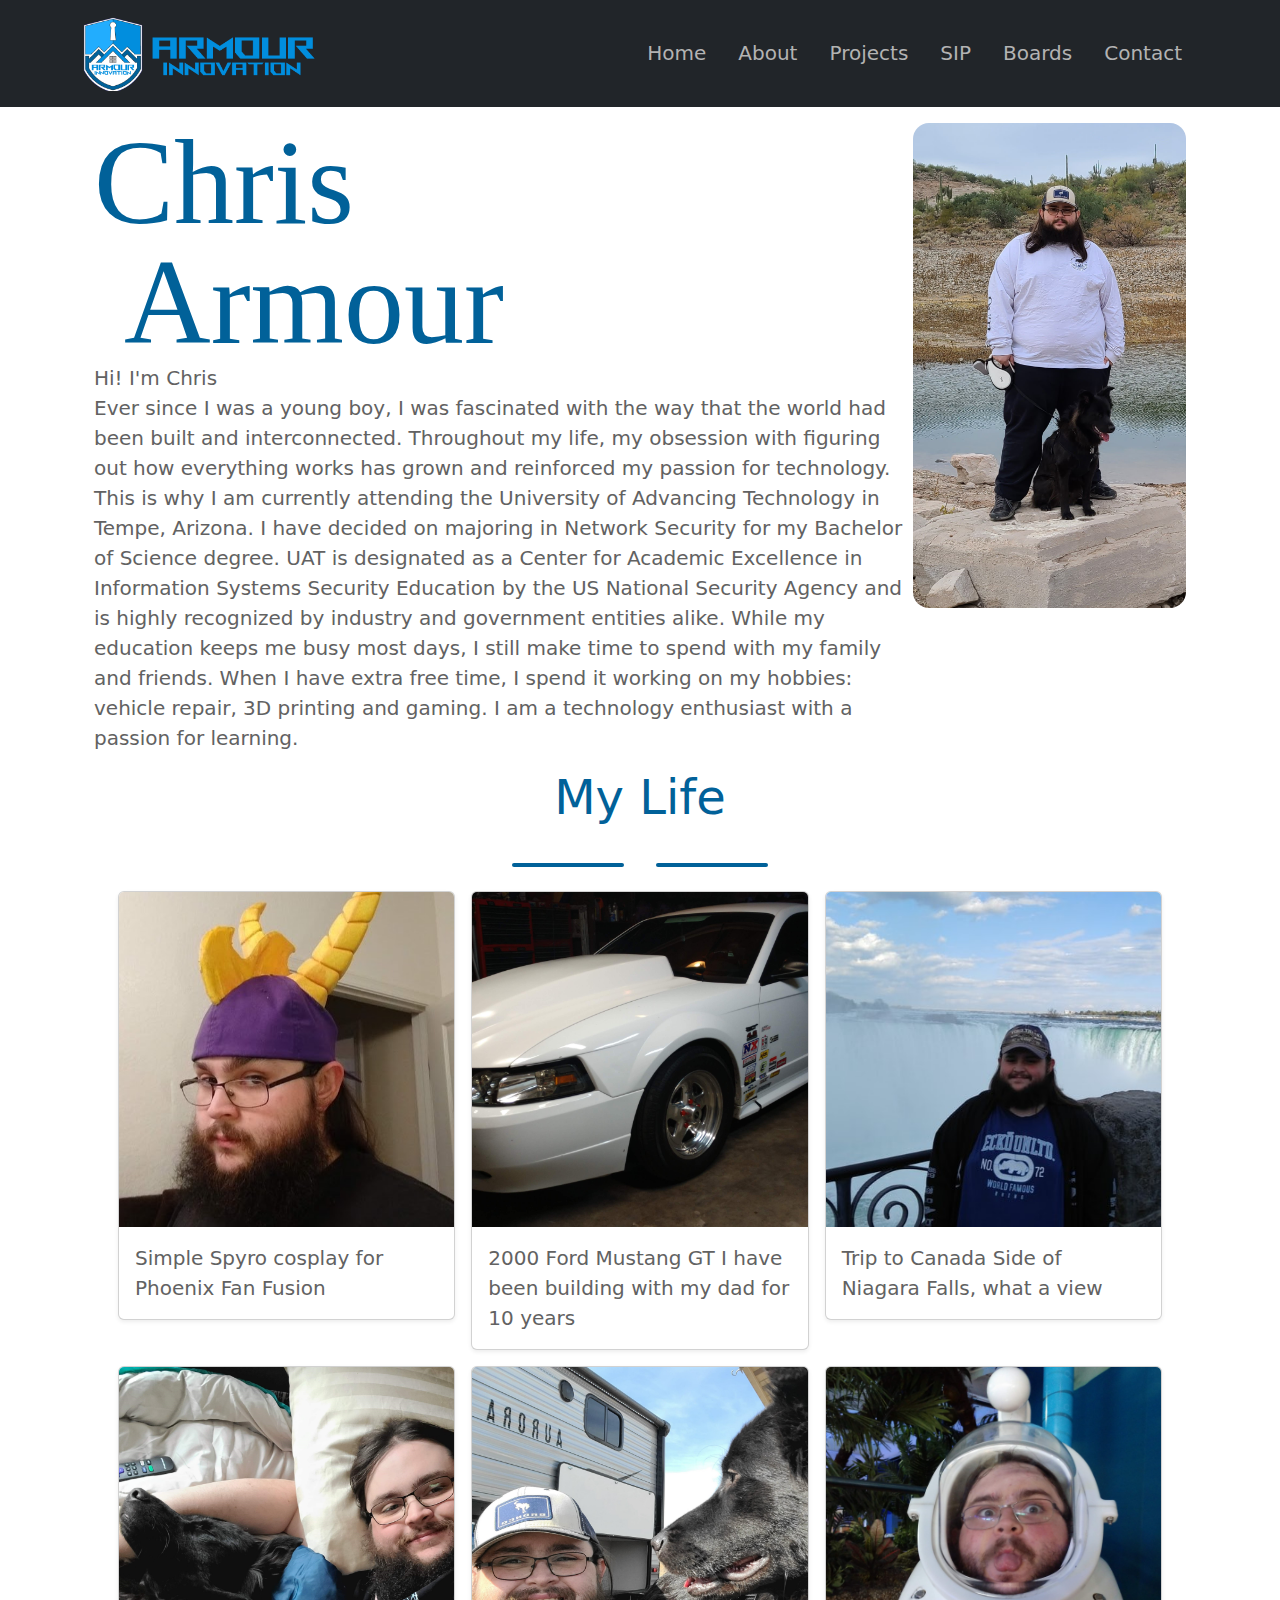
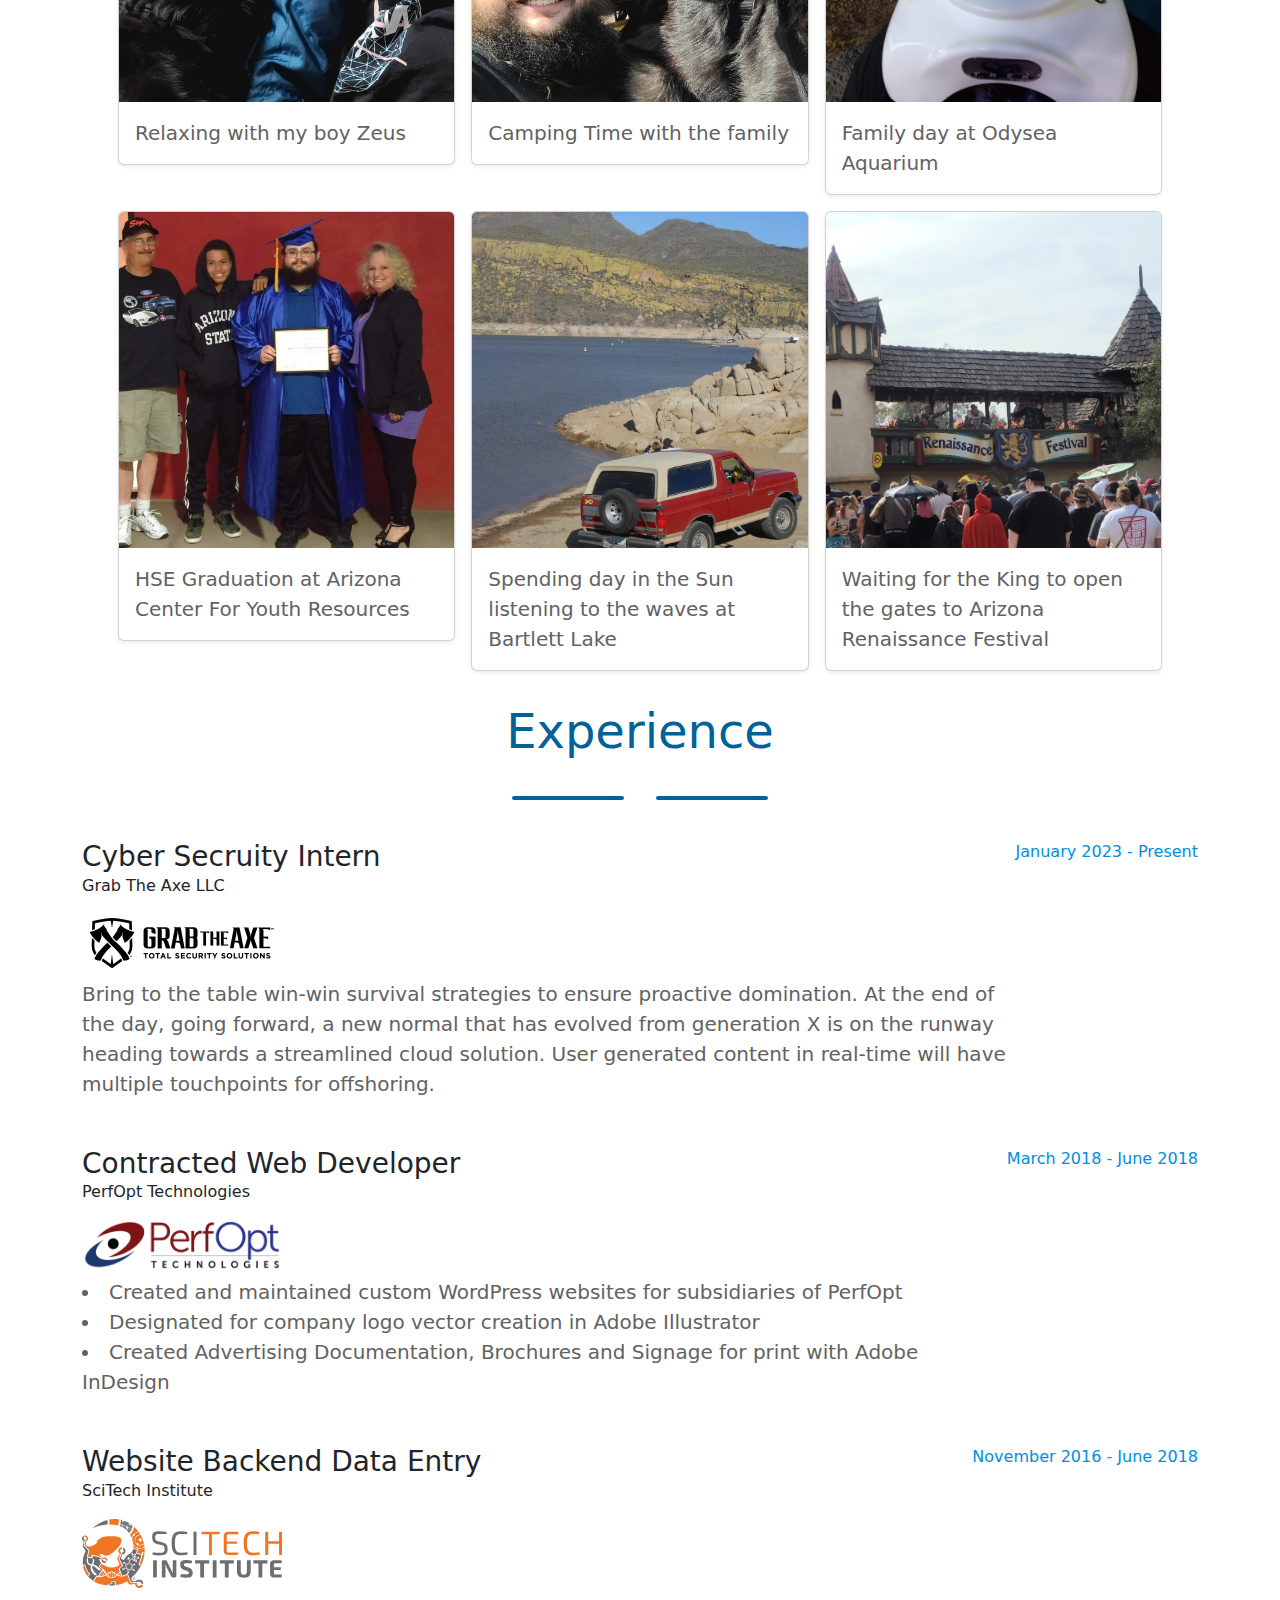
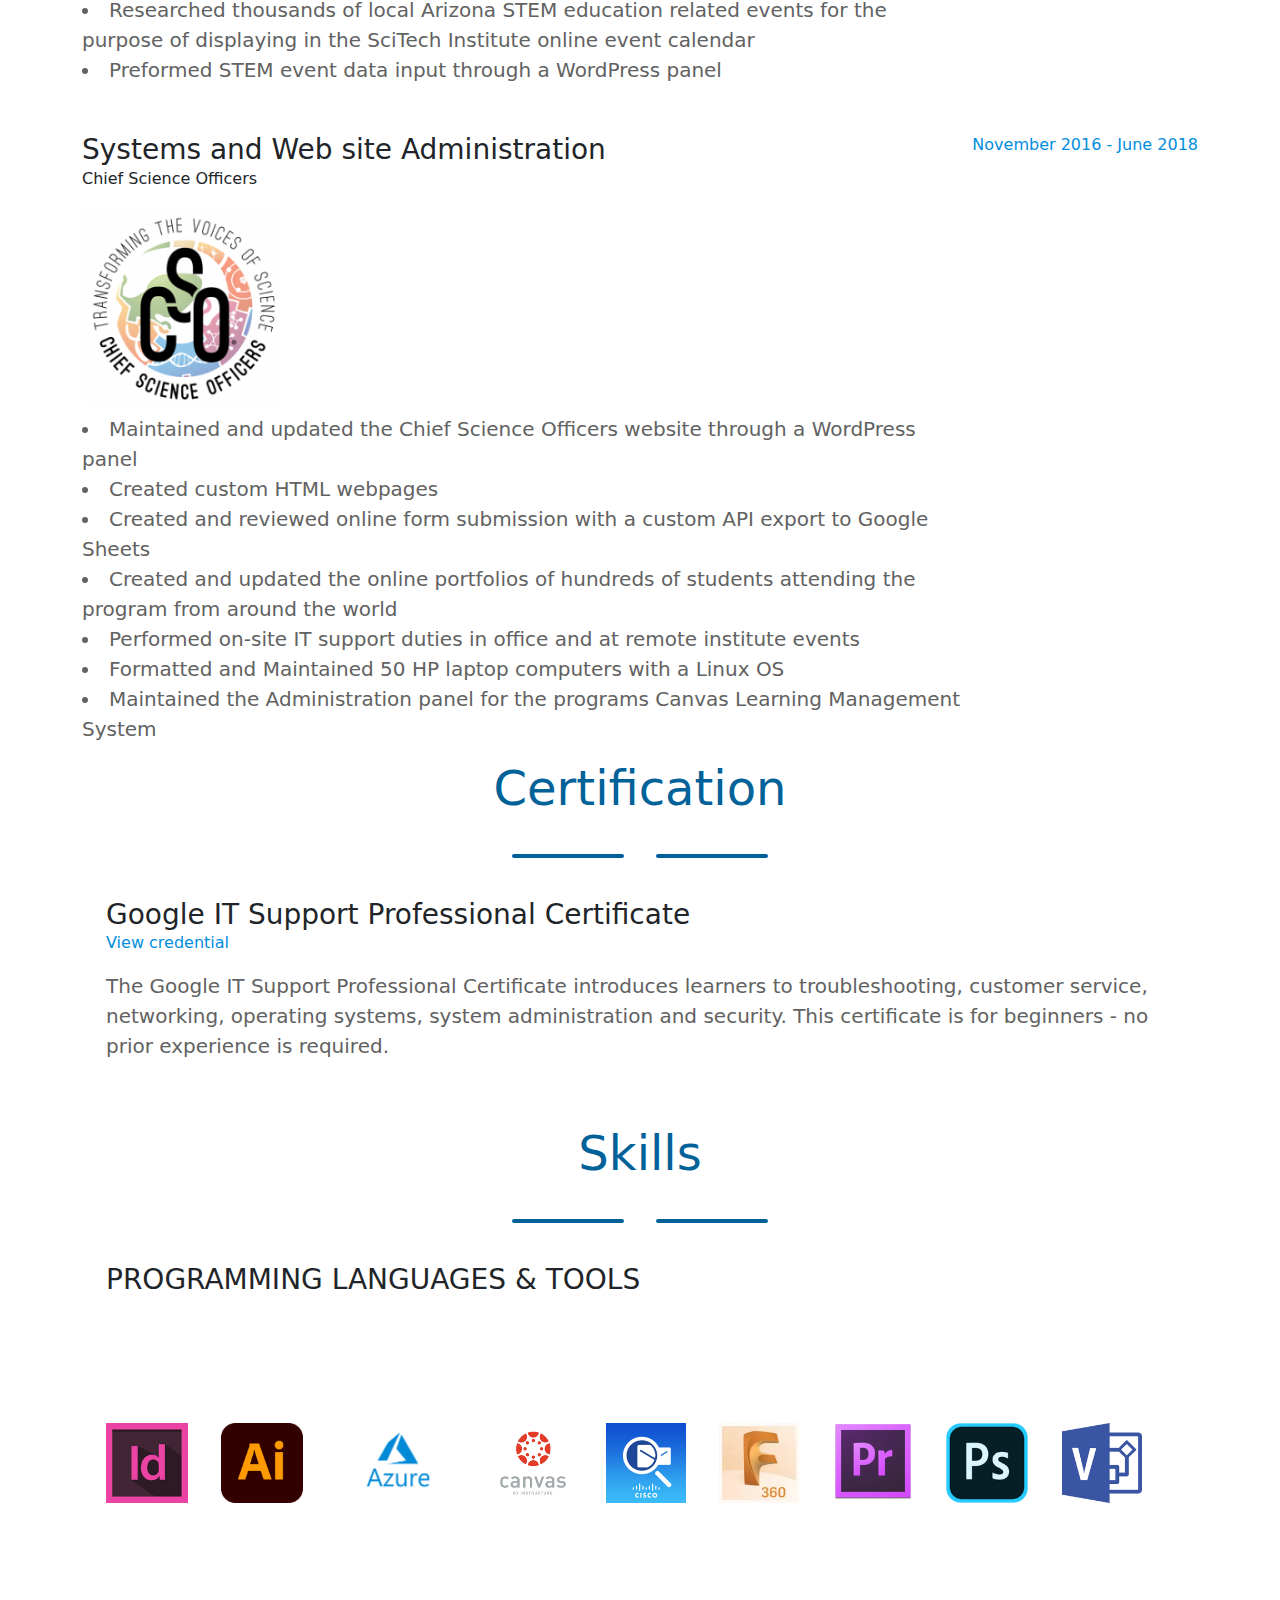
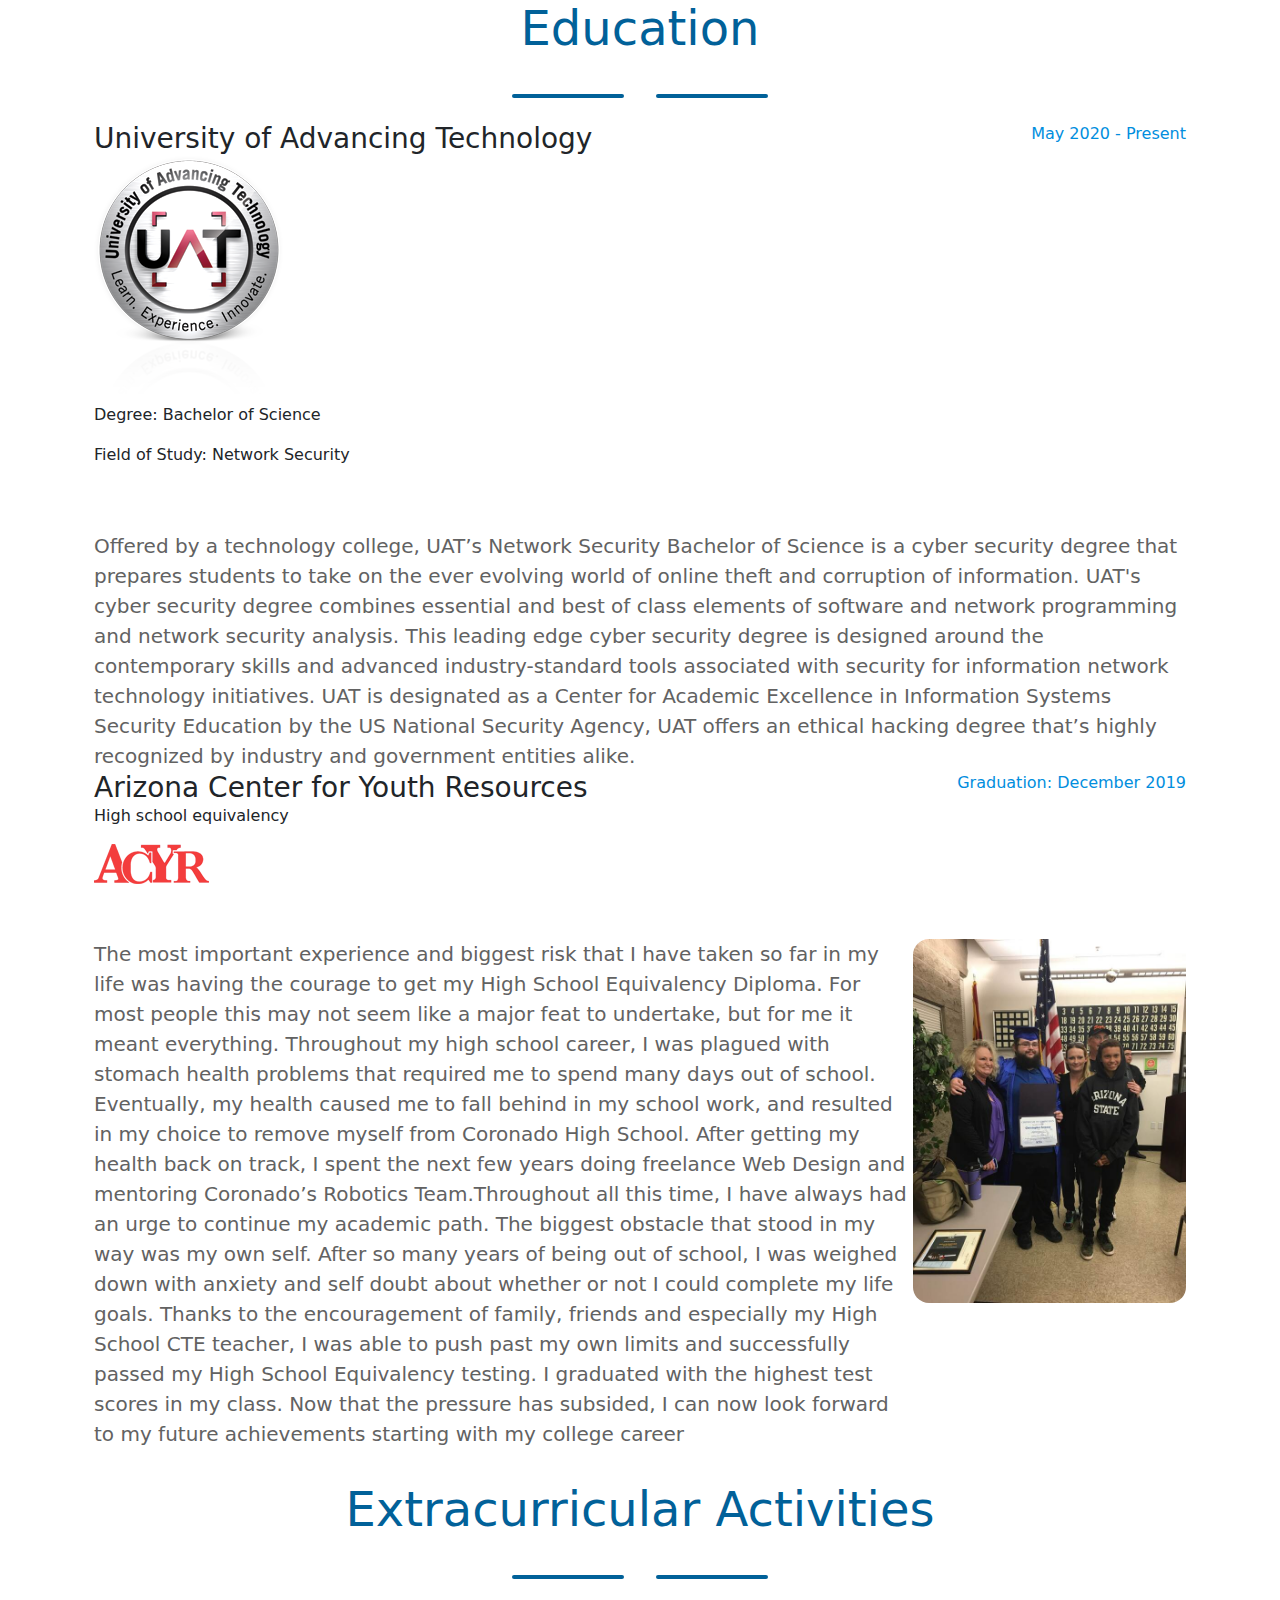
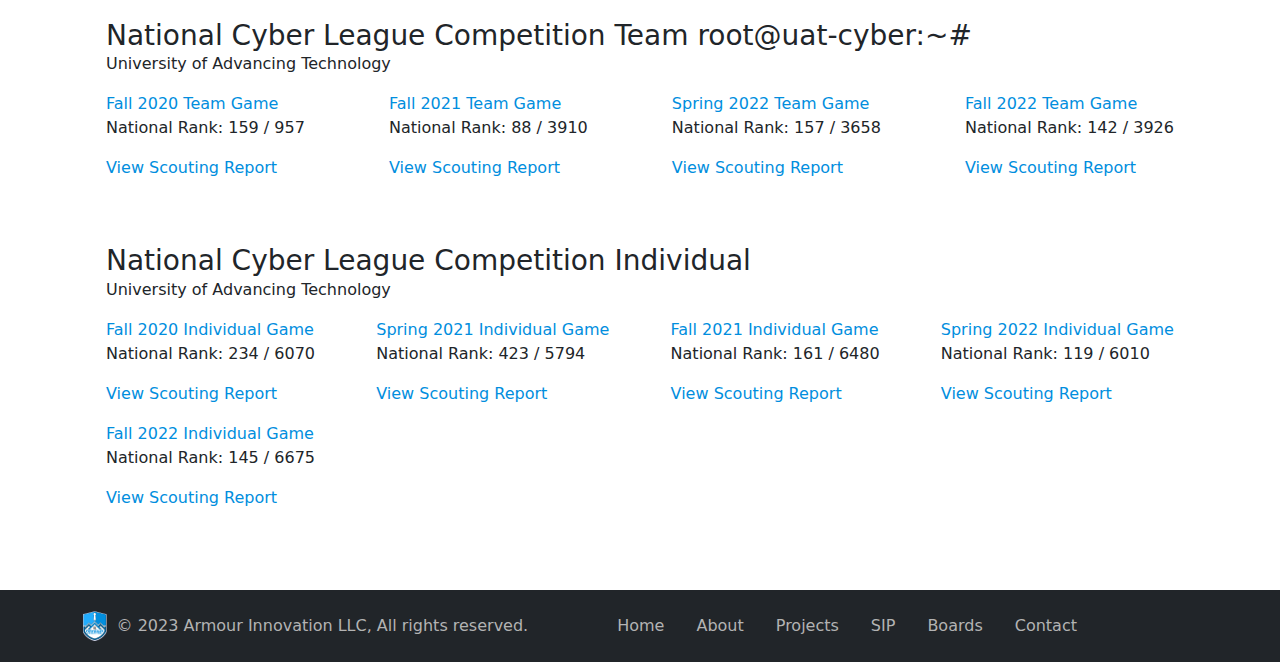
==== about.html @ 06bc0811 "update" ====
<!DOCTYPE html>
<html lang="en">
<head>
    <meta charset="UTF-8">
    <meta http-equiv="X-UA-Compatible" content="IE=edge">
    <meta name="viewport" content="width=device-width, initial-scale=1">
    <title>Armour Innovation LLC</title>
    <link rel="icon" type="image/svg+xml" href="assets/img/logo.svg">

    <link rel="stylesheet" href="https://cdn.jsdelivr.net/npm/bootstrap@5.3.0-alpha1/dist/css/bootstrap.min.css">
    <link rel="stylesheet" href="https://cdnjs.cloudflare.com/ajax/libs/font-awesome/6.3.0/css/all.min.css" integrity="sha512-SzlrxWUlpfuzQ+pcUCosxcglQRNAq/DZjVsC0lE40xsADsfeQoEypE+enwcOiGjk/bSuGGKHEyjSoQ1zVisanQ==" crossorigin="anonymous" referrerpolicy="no-referrer" />
    <link rel="stylesheet" href="assets/css/style.css">
</head>
<body>
    <header>
        <div class="px-3 py-3 text-bg-dark">
          <div class="container">
            <div class="d-flex flex-wrap align-items-center justify-content-center justify-content-lg-start">
              <a href="/" class="d-flex align-items-center my-2 my-lg-0 me-lg-auto text-white text-decoration-none">
                <img class="img-logo-header" src="assets/img/logo-horizontal.png" />
              </a>
    
              <ul class="nav col-12 col-lg-auto my-2 justify-content-center my-md-0 text-small nav-header ">
                <li>
                  <a href="/" class="nav-link">
                    
                    Home
                  </a>
                </li>
                <li class="nav-item dropdown">
                  <a class="nav-link " href="/about.html" >About</a>
                  <ul class="dropdown-menu">

                    <li><a class="dropdown-item" href="/about.html#Experience">Experience</a></li>
                    <li><a class="dropdown-item" href="/about.html#Certification">Certification</a></li>
                    <li><a class="dropdown-item" href="/about.html#Skills">Skills</a></li>
                    <li><a class="dropdown-item" href="/about.html#Education">Education</a></li>
                    <li><a class="dropdown-item" href="/about.html#Extracurricular">Extracurricular</a></li>
                    
                  </ul>
                <li>
                  <a href="/projects.html" class="nav-link">
                    
                    Projects
                  </a>
                </li>
                <li>
                  <a href="/sip.html" class="nav-link">
               
                    SIP
                  </a>
                </li>
                <li>
                  <a href="/boards.html" class="nav-link">
                    Boards
                  </a>
                </li>
                <li>
                    <a href="/contact.html" class="nav-link">
                     
                     Contact
                    </a>
                  </li>
              </ul>
            </div>
          </div>
        </div>

      </header>

      <div class="container d-flex flex-wrap  align-items-center justify-content-center py-3">
        <section>
          <div class="container d-flex flex-wrap justify-content-center">
         <div  class="col-lg-9">
            <div class="text-name-about">Chris</div>
            <div class="text-name-about">Armour</div>
            <p>Hi! I'm Chris</p>
            <p>
            Ever since I was a young boy, I was fascinated with the way that the world had been built and interconnected. Throughout my life, my obsession with figuring out how everything works has grown and reinforced my passion for technology. This is why I am currently attending the University of Advancing Technology in Tempe, Arizona. I have decided on majoring in Network Security for my Bachelor of Science degree. UAT is designated as a Center for Academic Excellence in Information Systems Security Education by the US National Security Agency and is highly recognized by industry and government entities alike. While my education keeps me busy most days, I still make time to spend with my family and friends. When I have extra free time, I spend it working on my hobbies: vehicle repair, 3D printing and gaming. I am a technology enthusiast with a passion for learning.
            </p>
         </div>
         <div class="col-lg-3">
          <img src="assets/img/profile-about.jpg" class="img-profile-about" />
         </div>

         <div class="container">


        
    <div class="container py-3">
      <h2 class="text-center header-life">My Life</h2>
      <div class="divider-custom">
        <div class="divider-custom-line"></div>
        <div class="divider-custom-icon"><i class="fas fa-star"></i></div>
        <div class="divider-custom-line"></div>
    </div>

      <div class="row row-cols-1 row-cols-sm-2 row-cols-md-3 g-3">
        <div class="col">
          <div class="card shadow-sm">
           <img class="card-img-top" src="assets/img/about-1.jpg"  />
           <div class="card-body">
            <p class="card-text">Simple Spyro cosplay for Phoenix Fan Fusion</p>
          </div>
          </div>
        </div>
        <div class="col">
          <div class="card shadow-sm">
            <img class="card-img-top" src="assets/img/about-2.jpg"  />
            <div class="card-body">
              <p class="card-text">2000 Ford Mustang GT I have been building with my dad for 10 years</p>

            </div>
          </div>
        </div>
        <div class="col">
          <div class="card shadow-sm">
            <img class="card-img-top" src="assets/img/about-3.jpg"  />
            <div class="card-body">
              <p class="card-text">Trip to Canada Side of Niagara Falls, what a view</p>

            </div>
          </div>
        </div>

        <div class="col">
          <div class="card shadow-sm">
            <img class="card-img-top" src="assets/img/about-4.jpg"  />
            <div class="card-body">
              <p class="card-text">Relaxing with my boy Zeus </p>

            </div>
          </div>
        </div>
        <div class="col">
          <div class="card shadow-sm">
            <img class="card-img-top" src="assets/img/about-5.jpg"  />
            <div class="card-body">
              <p class="card-text">Camping Time with the family</p>

            </div>
          </div>
        </div>
        <div class="col">
          <div class="card shadow-sm">
            <img class="card-img-top" src="assets/img/about-6.jpg"  />
            <div class="card-body">
              <p class="card-text">Family day at Odysea Aquarium</p>

            </div>
          </div>
        </div>

        <div class="col">
          <div class="card shadow-sm">
            <img class="card-img-top" src="assets/img/about-7.jpg"  />
            <div class="card-body">
              <p class="card-text">HSE Graduation at Arizona Center For Youth Resources</p>

            </div>
          </div>
        </div>
        <div class="col">
          <div class="card shadow-sm">
            <img class="card-img-top" src="assets/img/about-8.jpg"  />
            <div class="card-body">
              <p class="card-text">Spending day in the Sun listening to the waves at Bartlett Lake</p>

            </div>
          </div>
        </div>
        <div class="col">
          <div class="card shadow-sm">
            <img class="card-img-top" src="assets/img/about-9.jpg"  />
            <div class="card-body">
              <p class="card-text">Waiting for the King to open the gates to Arizona Renaissance Festival</p>

            </div>
          </div>
        </div>
      </div>
    </div>
  
         </div>

          
          
        </div>
        
 
      </section>






      <section  id="Experience">
        <div>
                  
        <div class="container py-3">
          <h2 class="text-center header-life">Experience</h2>
          <div class="divider-custom">
            <div class="divider-custom-line"></div>
            <div class="divider-custom-icon"><i class="fas fa-star"></i></div>
            <div class="divider-custom-line"></div>
        </div>
        </div>
            
            <div class="d-flex flex-column flex-md-row justify-content-between mb-5">
                <div class="flex-grow-1">
                    <h3 class="mb-0">Cyber Secruity Intern</h3>
                    <div class="subheading mb-3">Grab The Axe LLC</div>
                    <div>
                      <a href="https://grabtheaxe.com">
                        <img src="assets/img/logo-GTA.png" alt="Grab The Axe Logo" class="img-fluid" style="max-width: 200px; height: auto;"/>
                      </a>
                    </div>
                    <p>Bring to the table win-win survival strategies to ensure proactive domination. At the end of the day, going forward, a new normal that has evolved from generation X is on the runway heading towards a streamlined cloud solution. User generated content in real-time will have multiple touchpoints for offshoring.</p>
                </div>
                <div class="flex-shrink-0 clr-lightblue"><span >​January 2023 - Present</span></div>
            </div>
            <div class="d-flex flex-column flex-md-row justify-content-between mb-5">
                <div class="flex-grow-1">
                    <h3 class="mb-0">Contracted Web Developer</h3>
                    <div class="subheading mb-3">PerfOpt Technologies</div>
                    <div>
                      <a href="https://perfopt.com/">
                      <img src="assets/img/logo-PerfOpt.png" alt="PerfOpt Technologies Logo" class="img-fluid" style="max-width: 200px; height: auto;"/>
                    </a>
                    </div>
                   
                      <ul class="ul-experiance">
                      <li>Created and maintained custom WordPress websites for subsidiaries of PerfOpt</li>
                      <li>Designated for company logo vector creation in Adobe Illustrator&nbsp;</li>
                      <li>Created Advertising Documentation, Brochures and Signage for print with Adobe InDesign</li>
                    </ul>
              
                </div>
                <div class="flex-shrink-0 clr-lightblue""><span >​March 2018 - June 2018</span></div>
            </div>
            <div class="d-flex flex-column flex-md-row justify-content-between mb-5">
                <div class="flex-grow-1">
                    <h3 class="mb-0">Website Backend Data Entry</h3>
                    <div class="subheading mb-3">SciTech Institute</div>
                    <div>
                      <a href="https://scitechinstitute.org/">
                      <img src="assets/img/logo-scitech.svg" alt="ScitTech Insitute Logo" class="img-fluid" style="max-width: 200px; height: auto;"/>
                    </a>
                    </div>
                    <ul class="ul-experiance">
                      <li>Researched thousands of local Arizona STEM education related events for the purpose of displaying in the SciTech Institute online event calendar</li>
                      <li>Preformed STEM event data input through a WordPress panel</li>
                    </ul>
                  
                </div>
                <div class="flex-shrink-0 clr-lightblue""><span >​​November 2016 - June 2018</span></div>
            </div>
            <div class="d-flex flex-column flex-md-row justify-content-between">
                <div class="flex-grow-1">
                    <h3 class="mb-0">Systems and Web site Administration</h3>
                    <div class="subheading mb-3">Chief Science Officers</div>
                    <div>
                      <a href="https://chiefscienceofficers.org/">
                      <img src="assets/img/logo-cso.png" alt="Chief Sicence Offers Logo" class="img-fluid" style="max-width: 200px; height: auto;"/>
                    </a>
                    </div>
                    <ul class="ul-experiance">
                      <li>Maintained and updated the Chief Science Officers website through a WordPress panel</li>
                      <li>Created custom HTML webpages</li>
                      <li>Created and reviewed online form submission with a custom API export to Google Sheets</li>
                      <li>Created and updated the online portfolios of hundreds of students attending the program from around the world</li>
                      <li>Performed on-site IT support duties in office and at remote institute events</li>
                      <li>Formatted and Maintained 50 HP laptop computers with a Linux OS</li>
                      <li>Maintained the Administration panel for the programs Canvas Learning Management System</li>
                    </ul>
                </div>
                <div class="flex-shrink-0 clr-lightblue""><span >​November 2016 - June 2018</span></div>
            </div>
        </div>
    </section>
    <section class="d-flex w-100" id="Certification">
      <div class="container d-flex flex-wrap justify-content-center">
        <div class="container">  
          <div class="container py-3">
            <h2 class="text-center header-life">Certification</h2>
            <div class="divider-custom">
              <div class="divider-custom-line"></div>
              <div class="divider-custom-icon"><i class="fas fa-star"></i></div>
              <div class="divider-custom-line"></div>
            </div>
          </div>
          <div class="d-flex flex-column flex-md-row justify-content-between mb-5">
            <div class="flex-grow-1">
                <h3 class="mb-0">Google IT Support Professional Certificate</h3>
                <div class="subheading mb-3"><a class="text-decoration-none clr-lightblue" href="https://www.coursera.org/account/accomplishments/specialization/certificate/SDQD6HWVN6QU">View credential</a></div>

                <p>​The Google IT Support Professional Certificate introduces learners to troubleshooting, customer service, networking, operating systems, system administration and security. This certificate is for beginners - no prior experience is required.</p>

            </div>
          
        </div>



        </div> 
      </div>
    </section>
    
    <section class="d-flex w-100" id="Skills">
      <div class="container d-flex flex-wrap justify-content-center">
        <div class="container">  
          <div class="container py-3">
            <h2 class="text-center header-life">Skills</h2>
            <div class="divider-custom">
              <div class="divider-custom-line"></div>
              <div class="divider-custom-icon"><i class="fas fa-star"></i></div>
              <div class="divider-custom-line"></div>
            </div>
          </div>
          <div class="d-flex flex-column flex-md-row justify-content-between mb-5">
            <div class="flex-grow-1">
                <h3 class="mb-0">PROGRAMMING LANGUAGES & TOOLS</h3>
                <ul class="list-inline icon-skills">
                  <li class="list-inline-item"><i class="fab fa-html5"></i></li>
                  <li class="list-inline-item"><i class="fab fa-css3-alt"></i></li>
                  <li class="list-inline-item"><i class="fab fa-js-square"></i></li>
                  <li class="list-inline-item"><i class="fab fa-react"></i></li>
                  <li class="list-inline-item"><i class="fab fa-node-js"></i></li>
                  <li class="list-inline-item"><i class="fab fa-sass"></i></li>
                  <li class="list-inline-item"><i class="fab fa-wordpress"></i></li>
                  <li class="list-inline-item"><i class="fab fa-npm"></i></li>
                  <li class="list-inline-item"><i class="fa-brands fa-cpanel"></i></li>
                  <li class="list-inline-item"><i class="fa-brands fa-python"></i></i></li>
              </ul>
              <ul class="list-inline icon-skills">
                <li class="list-inline-item">
                  <img src="assets/img/icons/ic-id.png" />

                </li>
                <li class="list-inline-item">
                  <img src="assets/img/icons/icon-ai.png" />

                </li>
                <li class="list-inline-item">
                  <img src="assets/img/icons/icon-az.png" />

                </li>
                <li class="list-inline-item">
                  <img src="assets/img/icons/icon-canvas.png" />

                </li>
                <li class="list-inline-item">
                  <img src="assets/img/icons/icon-cisco.png" />
                </li>
                <li class="list-inline-item">
                  <img src="assets/img/icons/icon-fusion.webp" />
                </li>
                <li class="list-inline-item">
                  <img src="assets/img/icons/icon-pr.png" />
                </li>
                <li class="list-inline-item">
                  <img src="assets/img/icons/icon-ps.png" />
                </li>
                <li class="list-inline-item">
                  <img src="assets/img/icons/icon-viso.png" />
                </li>


            </ul>
             

            </div>
            
          
        </div>



        </div> 
      </div>
    </section>


    <section  id="Education">
      <div>
                
      <div class="container py-3">
        <h2 class="text-center header-life">Education</h2>
        <div class="divider-custom">
          <div class="divider-custom-line"></div>
          <div class="divider-custom-icon"><i class="fas fa-star"></i></div>
          <div class="divider-custom-line"></div>
      </div>
          
          <div class="d-flex flex-column flex-md-row justify-content-between mb-5">
              <div class="flex-grow-1">
                  <h3 class="mb-0">University of Advancing Technology</h3>
                  <div>
                    <a href="https://www.uat.edu/">
                    <img src="assets/img/logo-uat.png" alt="University of Advancing Technology img-logo-header" class="img-fluid" style="max-width: 200px; height: auto;"/>
                  </a>
                  </div>
                  <div class="subheading mb-3">Degree: Bachelor of Science</div>
                  <div class="subheading mb-3">Field of Study: Network Security</div>

              </div>
              <div class="flex-shrink-0 clr-lightblue"><span >May 2020 - Present</span></div>
          </div>
          <p>​Offered by a technology college, UAT’s Network Security Bachelor of Science is a cyber security degree that prepares students to take on the ever evolving world of online theft and corruption of information. UAT's cyber security degree combines essential and best of class elements of software and network programming and network security analysis. This leading edge cyber security degree is designed around the contemporary skills and advanced industry-standard tools associated with security for information network technology initiatives.

            UAT is designated as a Center for Academic Excellence in Information Systems Security Education by the US National Security Agency, UAT offers an ethical hacking degree that’s highly recognized by industry and government entities alike.</p>
          <div class="d-flex flex-column flex-md-row justify-content-between mb-5">
              <div class="flex-grow-1">
                  <h3 class="mb-0">Arizona Center for Youth Resources</h3>
                  <div class="subheading mb-3">High school equivalency</div>
                  <div>
                    <a href="https://acyraz.org/">
                    <img src="assets/img/logo-acyr.png" alt="Arizona Center for Youth Resources Logo" class="img-fluid" style="max-width: 200px; height: auto;"/>
                  </a>
                  </div>

            
              </div>
              <div class="flex-shrink-0 clr-lightblue"><span >Graduation: December 2019</span></div>

          </div>
          <div class="d-flex flex-wrap">
            <div class="col-lg-9">
             <p>The most important experience and biggest risk that I have taken so far in my life was having the courage to get my High School Equivalency Diploma. For most people this may not seem like a major feat to undertake, but for me it meant everything. Throughout my high school career, I was plagued with stomach health problems that required me to spend many days out of school. Eventually, my health caused me to fall behind in my school work, and resulted in my choice to remove myself from Coronado High School. After getting my health back on track, I spent the next few years doing freelance Web Design and mentoring Coronado’s Robotics Team.Throughout all this time, I have always had an urge to continue my academic path. The biggest obstacle that stood in my way was my own self. After so many years of being out of school, I was weighed down with anxiety and self doubt about whether or not I could complete my life goals. Thanks to the encouragement of family, friends and especially my High School CTE teacher, I was able to push past my own limits and successfully passed my High School Equivalency testing. I graduated with the highest test scores in my class. Now that the pressure has subsided, I can now look forward to my future achievements starting with my college career</p>
           
          </div>
          <div class="col-lg-3">
            <img src="assets/img/acyr-graduation.jpg" alt="Graduation" class="img-profile-about" />
          </div>
        </div>

      </div>
  </section>

  <section class="d-flex w-100" id="Extracurricular">
    <div class="container d-flex flex-wrap justify-content-center">
      <div class="container">  
        <div class="container py-3">
          <h2 class="text-center header-life">Extracurricular Activities</h2>
          <div class="divider-custom">
            <div class="divider-custom-line"></div>
            <div class="divider-custom-icon"><i class="fas fa-star"></i></div>
            <div class="divider-custom-line"></div>
          </div>
        </div>
        <div class="d-flex flex-column flex-md-row justify-content-between mb-5">
          <div class="flex-grow-1">
           
              <h3 class="mb-0">National Cyber League Competition Team root@uat-cyber:~#</h3>
              <div class="subheading mb-3">University of Advancing Technology</div>
             
             <div class="d-flex flex-wrap justify-content-between">
              <div class="col-lg-auto">
              <div class="clr-lightblue"><span >Fall 2020 Team Game</span></div>
              <div class="subheading mb-3">National Rank: 159 / 957 </div>
              <div class="subheading mb-3">
                <a class="text-decoration-none clr-lightblue" href="https://cyberskyline.com/report/81ABUQ8V9NQT"> View Scouting Report</a>
              </div>
            </div>
            <div class="col-lg-auto">
              <div class="clr-lightblue"><span >Fall 2021 Team Game</span></div>
              <div class="subheading mb-3">National Rank: 88 / 3910 </div>
              <div class="subheading mb-3">
                <a class="text-decoration-none clr-lightblue" href="https://cyberskyline.com/report/D4W141J9XB84"> View Scouting Report</a>
              </div>
            </div>
            <div class="col-lg-auto">
              <div class="clr-lightblue"><span >Spring 2022 Team Game</span></div>
              <div class="subheading mb-3">National Rank: 157 / 3658 </div>
              <div class="subheading mb-3">
                <a class="text-decoration-none clr-lightblue" href="https://cyberskyline.com/report/5T2F23E3VCDK"> View Scouting Report</a>
              </div>
            </div>
            <div class="col-lg-auto">
              <div class="clr-lightblue"><span >Fall 2022 Team Game</span></div>
              <div class="subheading mb-3">National Rank: 142 / 3926 </div>
              <div class="subheading mb-3">
                <a class="text-decoration-none clr-lightblue" href="https://cyberskyline.com/report/X7QMRN4819UR"> View Scouting Report</a>
              </div>
            </div>
          </div>



 
           
          </div>
          
      </div>
      <div class="d-flex flex-column flex-md-row justify-content-between mb-5">
        <div class="flex-grow-1">

            <h3 class="mb-0">National Cyber League Competition Individual</h3>
            <div class="subheading mb-3">University of Advancing Technology</div>
            <div class="d-flex flex-wrap justify-content-between">
              <div class="col-lg-auto">
            <div class="clr-lightblue"><span >Fall 2020 Individual Game</span></div>


            <div class="subheading mb-3">National Rank: 234 / 6070 </div>
            <div class="subheading mb-3">
              <a class="text-decoration-none clr-lightblue" href="https://cyberskyline.com/report/PLBN7DAA0AXU"> View Scouting Report</a>
            </div>
          </div>
          <div class="col-lg-auto">
            <div class="clr-lightblue"><span >Spring 2021 Individual Game</span></div>
            <div class="subheading mb-3">National Rank: 423 / 5794 </div>
            <div class="subheading mb-3">
              <a class="text-decoration-none clr-lightblue" href="https://cyberskyline.com/report/AB9P3AVFEMD3"> View Scouting Report</a>
            </div>
          </div>
          <div class="col-lg-auto">
            <div class="clr-lightblue"><span >Fall 2021 Individual Game</span></div>
            <div class="subheading mb-3">National Rank: 161 / 6480 </div>
            <div class="subheading mb-3">
              <a class="text-decoration-none clr-lightblue" href="https://cyberskyline.com/report/JJFCJ28KQK41"> View Scouting Report</a>
            </div>
          </div>
          <div class="col-lg-auto">
            <div class="clr-lightblue"><span >Spring 2022 Individual Game</span></div>
            <div class="subheading mb-3">National Rank: 119 / 6010 </div>
            <div class="subheading mb-3">
              <a class="text-decoration-none clr-lightblue" href="https://cyberskyline.com/report/F3HAK5JDUGMM"> View Scouting Report</a>
            </div>
          </div>
          <div class="col-lg-auto">
            <div class="clr-lightblue"><span >Fall 2022 Individual Game</span></div>
            <div class="subheading mb-3">National Rank: 145 / 6675 </div>
            <div class="subheading mb-3">
              <a class="text-decoration-none clr-lightblue" href="https://cyberskyline.com/report/X7QMRN4819UR"> View Scouting Report</a>
            </div>



            </div>  

            <div>
            </div>
            
        </div>
        
    </div>
    </div>
</section>



  
  
    </div>
    
    




        <footer >
            <div class="px-3 py-3 text-bg-dark">
              <div class="container">
                <div class="d-flex flex-wrap justify-content-between">
                  <div  class="d-flex col-12 col-lg-auto justify-content-center align-items-center text-nowrap clr-gray">
                    <img class="img-logo-footer" src="assets/img/logo-reg.png" />
                    <span >&copy; 2023 Armour Innovation LLC, All rights reserved.</span>
                  </div>
        
                  <ul class="nav col-12 col-lg-auto my-2 justify-content-center my-md-0 text-small nav-footer">
                    <li>
                      <a href="/" class="nav-link">
                        
                        Home
                      </a>
                    </li>
                    <li>
                      <a href="/about.html" class="nav-link">
                      
                        About
                      </a>
                    </li>
                    <li>
                      <a href="/projects.html" class="nav-link">
                        
                        Projects
                      </a>
                    </li>
                    <li>
                      <a href="/sip.html" class="nav-link">
                   
                        SIP
                      </a>
                    </li>
                    <li>
                      <a href="/boards.html" class="nav-link">
                        Boards
                      </a>
                    </li>
                    <li>
                        <a href="/contact.html" class="nav-link">
                         
                         Contact
                        </a>
                      </li>
                  </ul>
                  <ul class="nav col-12 col-lg-auto my-2 justify-content-center my-md-0 text-small">
                    <li class="ms-3"><a  href="https://www.linkedin.com/in/chrisarmouraz/"><i class="fa-brands fa-linkedin icon-footer"></i></a></li>
                    <li class="ms-3"><a href="https://github.com/freaksdesign"><i class="fa-brands fa-square-github icon-footer"></i></a></li>
                   
                  </ul>
                </div>
              </div>
            </div>
    
        </footer>

      <script src="https://cdn.jsdelivr.net/npm/bootstrap@5.3.0-alpha1/dist/js/bootstrap.bundle.min.js"></script>
</body>
</html>
---- assets/css/style.css ----
/* BEGIN RESET */

html, body, div, span, applet, object, iframe,
h1, h2, h3, h4, h5, h6, p, blockquote, pre,
a, abbr, acronym, address, big, cite, code,
del, dfn, em, img, ins, kbd, q, s, samp,
small, strike, strong, sub, sup, tt, var,
b, u, i, center,
dl, dt, dd, ol, ul, li,
fieldset, form, label, legend,
table, caption, tbody, tfoot, thead, tr, th, td,
article, aside, canvas, details, embed, 
figure, figcaption, footer, header, hgroup, 
menu, nav, output, ruby, section, summary,
time, mark, audio, video {
	margin: 0;
	padding: 0;
	border: 0;

	vertical-align: baseline;
}
/* HTML5 display-role reset for older browsers */
article, aside, details, figcaption, figure, 
footer, header, hgroup, menu, nav, section {
	display: block;
}

ol, ul {
	list-style: none;
}
blockquote, q {
	quotes: none;
}
blockquote:before, blockquote:after,
q:before, q:after {
	content: '';
	content: none;
}
table {
	border-collapse: collapse;
	border-spacing: 0;
}
html, body {
    height: 100%;
    display:flex;
    flex-direction: column;
  }

/* END RESET */





:root{
    --clr-lightblue: #018ede;
    --clr-darkblue: #016199;
    --clr-lightgray: #e6e6e6;
    --clr-gray: #b3b3b3;
    --clr-darkgray: #626262;
    --clr-white: #ffffff;
    --clr-accent: #ffc107;






}

/* CUSTOM COLORS */
.clr-lightblue{
    color: var(--clr-lightblue);
}
.clr-darkblue{
    color: var(--clr-darkblue);
}
.clr-gray{
    color: var(--clr-gray);
}
.clr-darkgray{
    color: var(--clr-darkgray);
}
.clr-white{
    color: var(--clr-white);
}
.clr-accent{
    color: var(--clr-accent);
}

/* BACKGROUND COLORS */
.bg-lightblue{
    background-color: var(--clr-lightblue);
}
.bg-darkblue{
    background-color: var(--clr-darkblue);
}
.bg-gray{
    background-color: var(--clr-gray);
}
.bg-darkgray{
    background-color: var(--clr-darkgray);
}
.bg-white{
    background-color: var(--clr-white);
}

/* BORDER COLORS */
.border-lightblue{
    border-color: var(--clr-lightblue);
}
.border-darkblue{
    border-color: var(--clr-darkblue);
}
.border-gray{
    border-color: var(--clr-gray);
}
.border-darkgray{
    border-color: var(--clr-darkgray);
}
.border-white{
    border-color: var(--clr-white);
}

h1{
    font-size:3rem;
}


p{
    color: var(--clr-darkgray);
    font-size: 1.25rem;
    font-weight: 300;
}



/* HEADER  */

.img-logo-header{
    width: 100%;
    height: 100%;
    max-height:75px;

}
.nav-header .nav-link{
    color: var(--clr-gray);
    text-decoration: none;
    font-size: 1.25rem;
}

.nav-header .nav-link:hover, .link-footer .nav-link:focus{
    color: var(--clr-white);
    text-decoration: none;
}

.nav-header .nav-link.active{
    color: var(--clr-white);
    text-decoration: none;
    border: 1px solid var(--clr-white);
}

.nav-header .nav-link.active:hover, .nav-header .nav-link.active:focus{
    color: var(--clr-gray);
    text-decoration: none;
    border: 1px solid var(--clr-gray);
}

/* FOOTER */
.img-logo-footer{
    height: 100%;
    max-height: 30px;
    padding-right: 10px;
}
.icon-footer{
    height: 100%;
    font-size: 30px;;
    color: var(--clr-gray);
}
.nav-footer .nav-link{
    color: var(--clr-gray);
    text-decoration: none;
    font-size: 1rem;
}
.nav-footer .nav-link:hover, .link-footer .nav-link:focus{
    color: var(--clr-white);
    text-decoration: none;
}


/* HOMEPAGE */

.icon-home{
    font-size: 75px;
    color: var(--clr-darkblue);
    padding-right: 1rem;
    padding-top: 1rem;
}

.icon-home:hover, .icon-home:focus{
    color: var(--clr-lightblue);
}


.text-home{
    color: var(--clr-darkgray);
 
}
.text-home p{
    font-size: 1.5rem;
    font-weight: 300;
    
}
.text-home h1{
    padding-bottom: 1rem;
}


.img-profile-home{
    width: 100%;
    height: 100%;
    max-height: 400px;
    max-width: 400px;
    border: 3px solid #01619a;
    border-radius: 60% 40% 30% 70%/60% 30% 70% 40%;
    animation: photo_morph 8s ease-in-out infinite;
    transition: all 1s ease-in-out;
    box-shadow: 25px -5px #22adfe;
    
}

@keyframes photo_morph {
    0% {
        border-radius: 60% 40% 30% 70%/60% 30% 70% 40%;
    }

    50% {
        border-radius: 30% 60% 70% 40%/50% 60% 30% 60%;
    }

    100% {
        border-radius: 60% 40% 30% 70%/60% 30% 70% 40%;
    }
}

/* ABOUT PAGE */
.img-profile-about{
    border-radius: 1rem;
    width: 100%;
   
}
.text-name-about{
    font-size: 7.5rem;
    font-weight: 500;
    font-family: serif;
    line-height: 1;
    color: var(--clr-darkblue);

}
.text-name-about:nth-of-type(2){
    margin-left: .5ch;
}
.card-img-top{
    width: 100%;
    aspect-ratio: 1/1;
    object-fit: cover;
}
.header-life{
    font-size: 3rem;
    font-weight: 500;
    color: var(--clr-darkblue);
    padding-bottom: 1rem;
}
.ul-experiance{
    color: var(--clr-darkgray);
    font-size: 1.25rem;
    font-weight: 300;
    list-style: inside;
}
.icon-skills{
    font-size:5rem;
    
}
.icon-skills img{
    height: 5rem;
}

/* DIVIDERS */
.divider-custom {
    margin: 1.25rem 0 1.5rem;
    width: 100%;
    display: flex;
    justify-content: center;
    align-items: center;
  }
  .divider-custom .divider-custom-line {
    width: 100%;
    max-width: 7rem;
    height: 0.25rem;
    background-color:var(--clr-darkblue);;
    border-radius: 1rem;
    border-color: var(--clr-darkblue);;
  }
  .divider-custom .divider-custom-line:first-child {
    margin-right: 1rem;
  }
  .divider-custom .divider-custom-line:last-child {
    margin-left: 1rem;
  }
  .divider-custom .divider-custom-icon {
    color:var(--clr-darkblue);;
    font-size: 2rem;
  }
  .divider-custom.divider-light .divider-custom-line {
    background-color: #fff;
  }
  .divider-custom.divider-light .divider-custom-icon {
    color: #fff;
  }

  .dropdown:hover .dropdown-menu{
    display: block;
  }
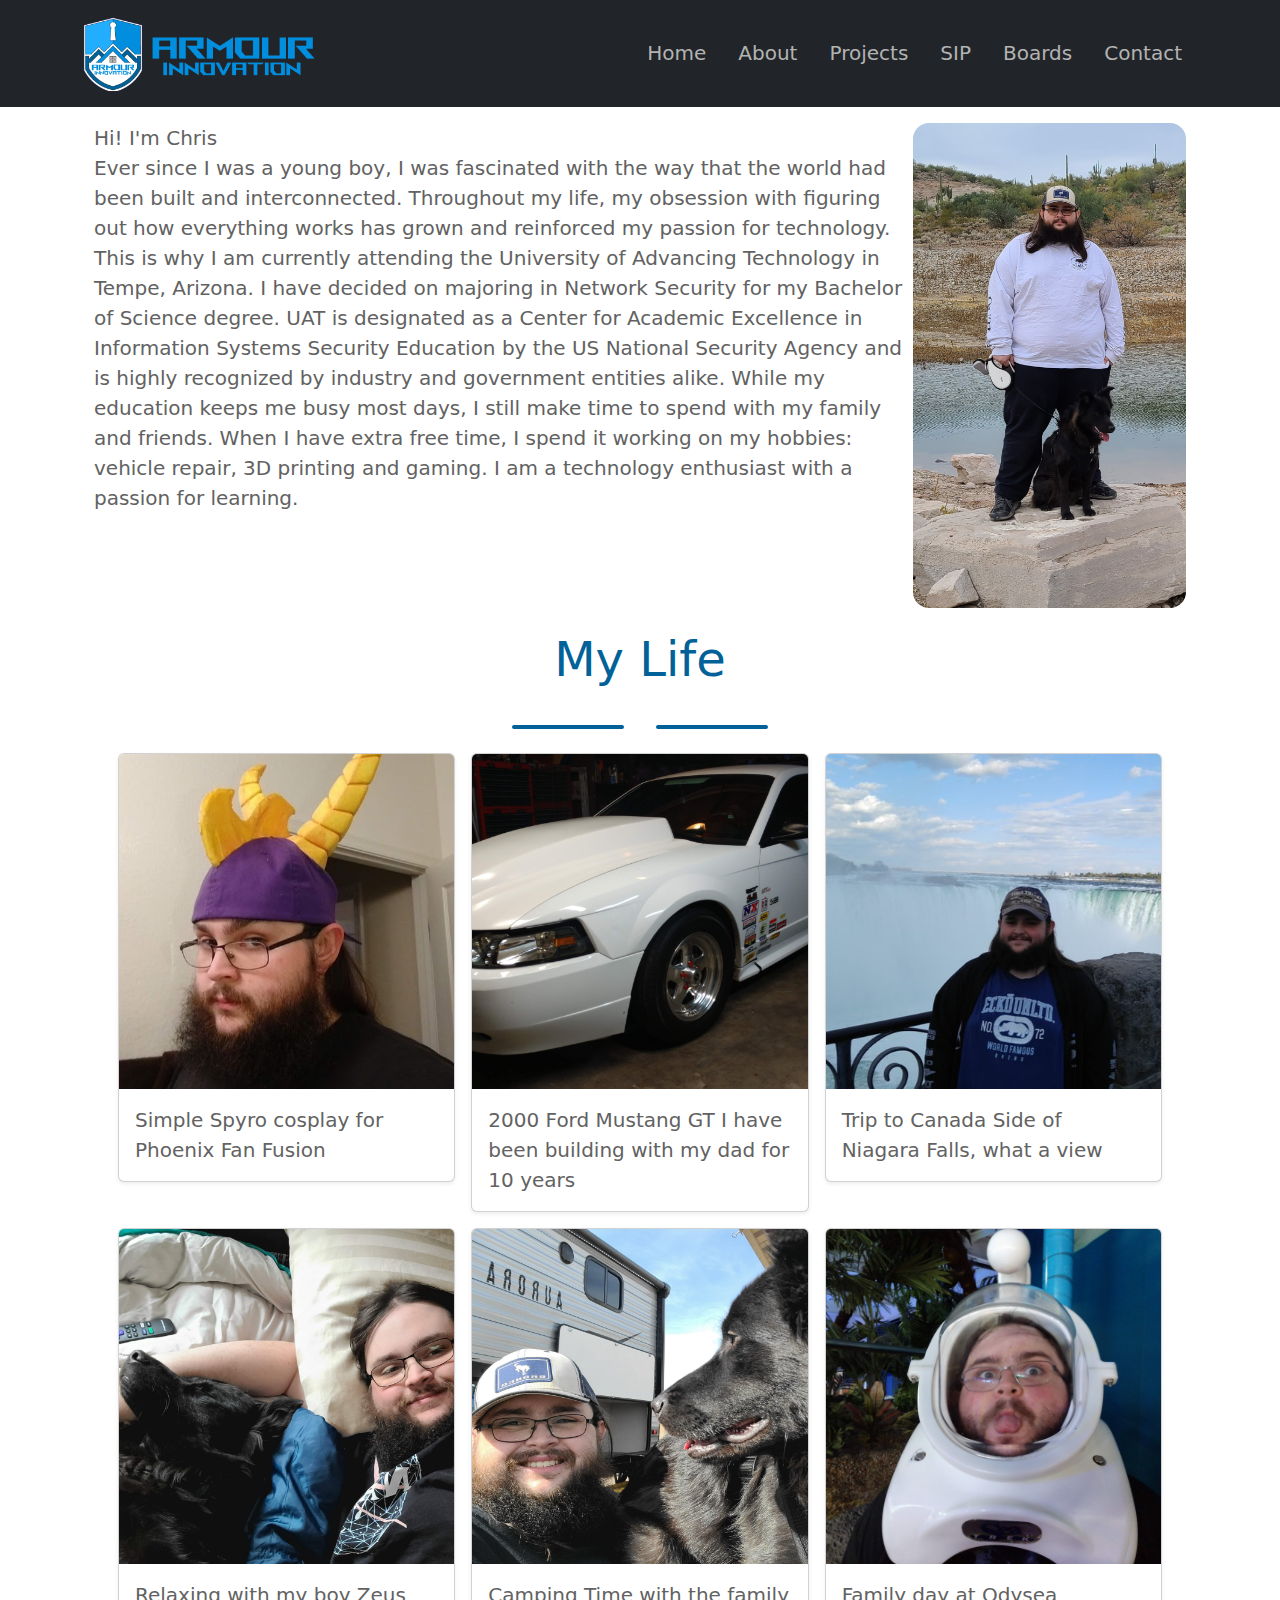
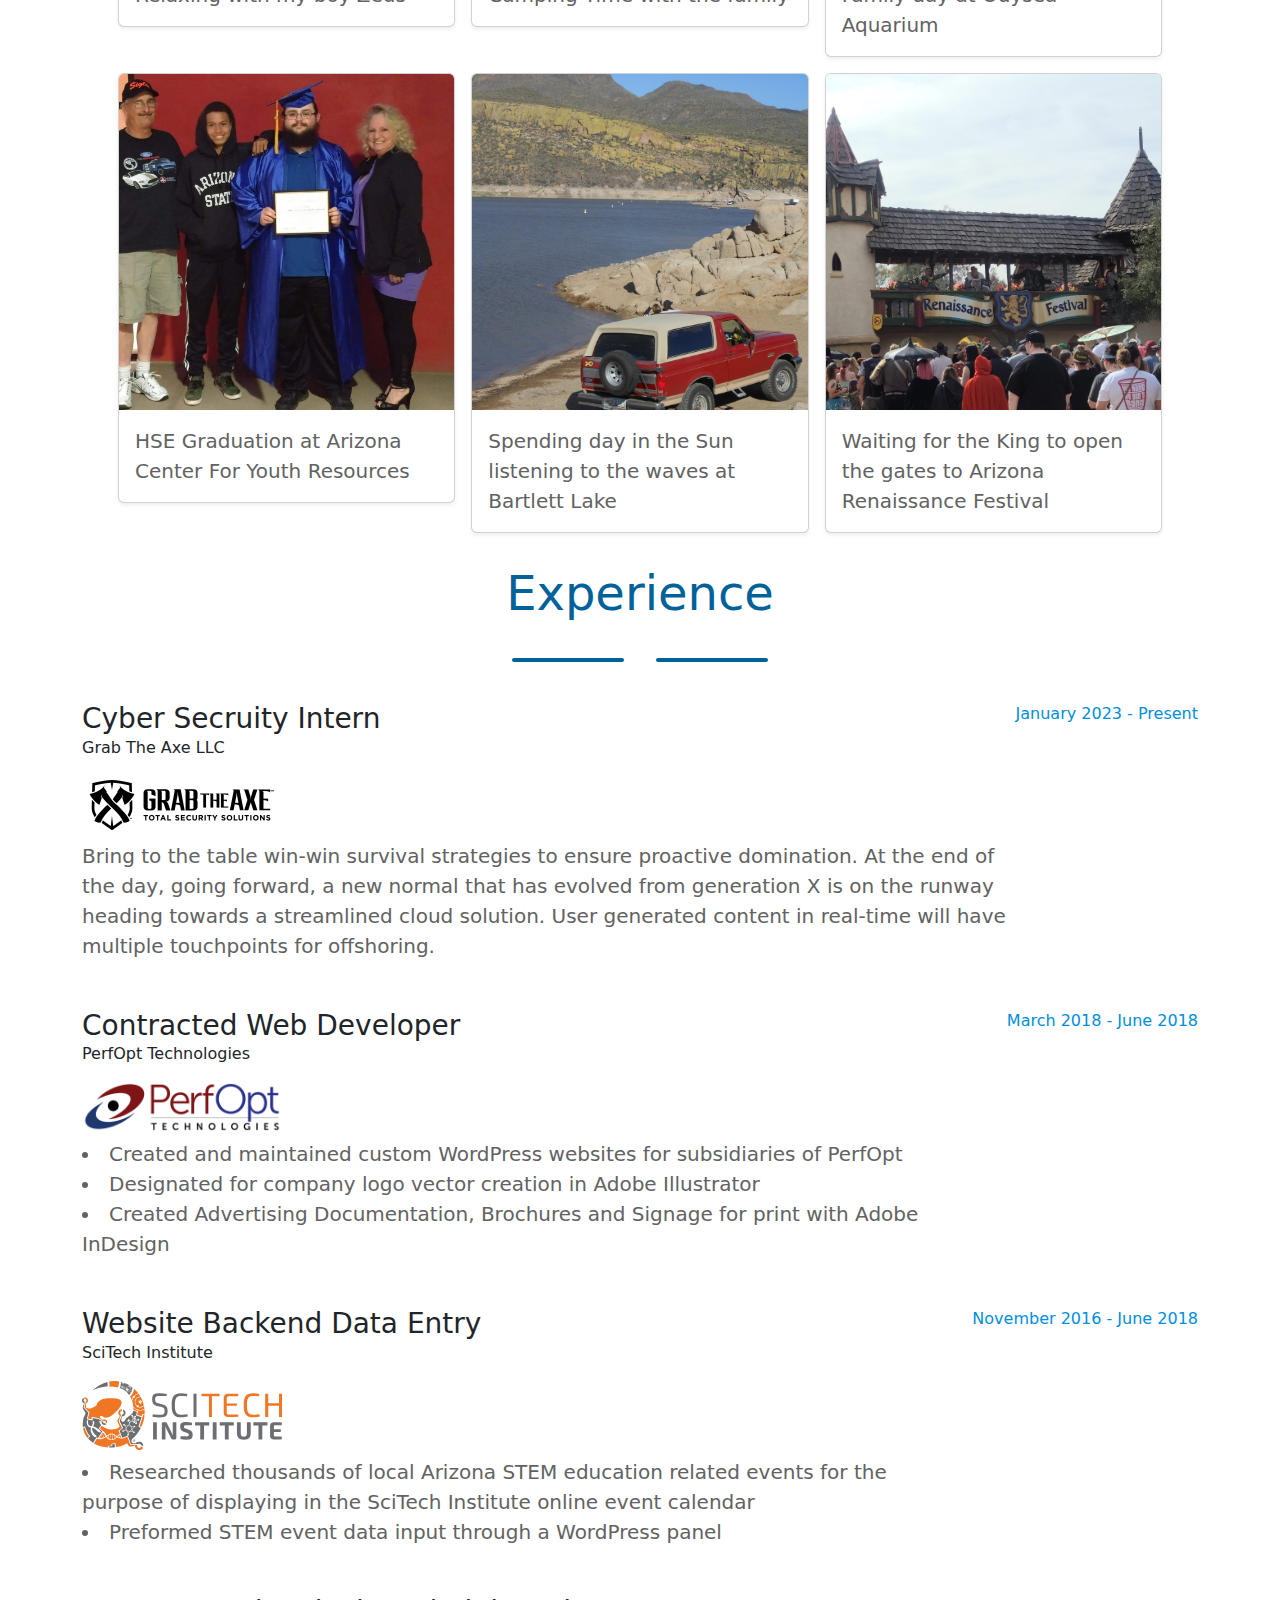
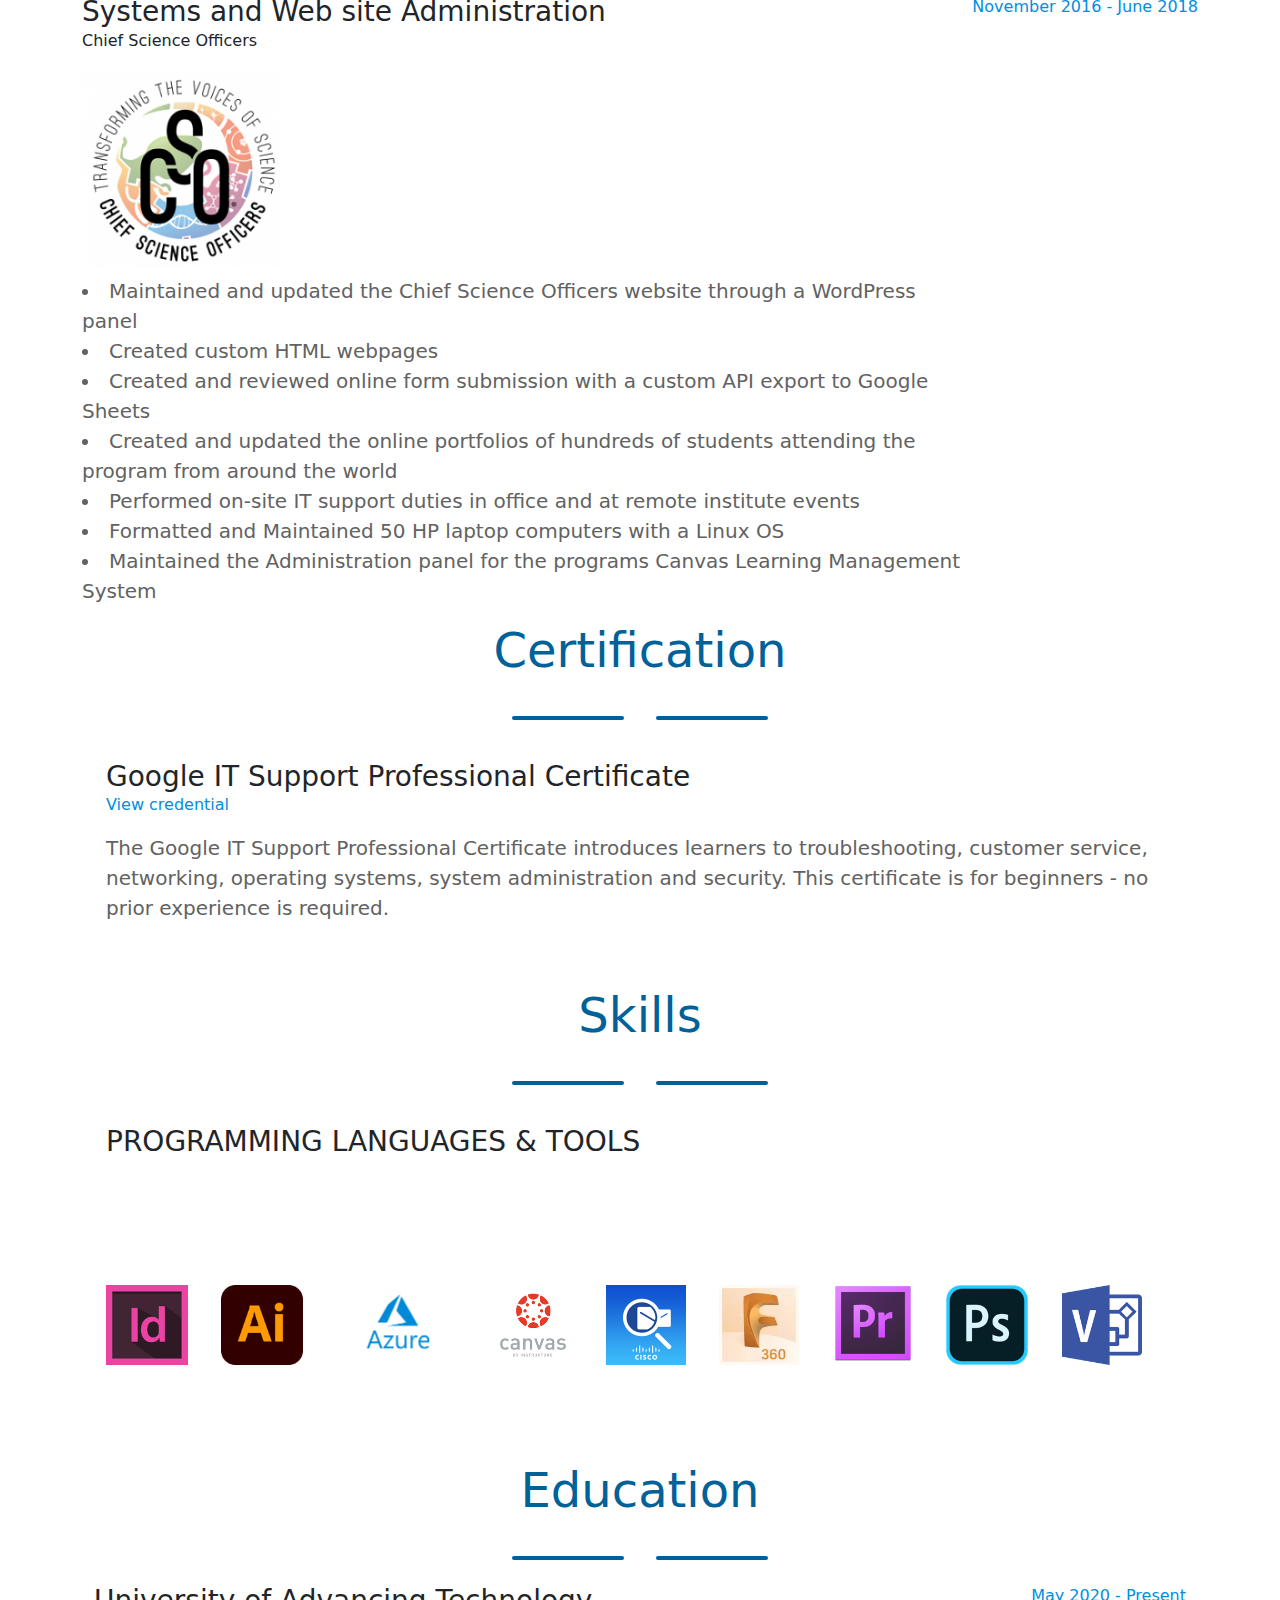
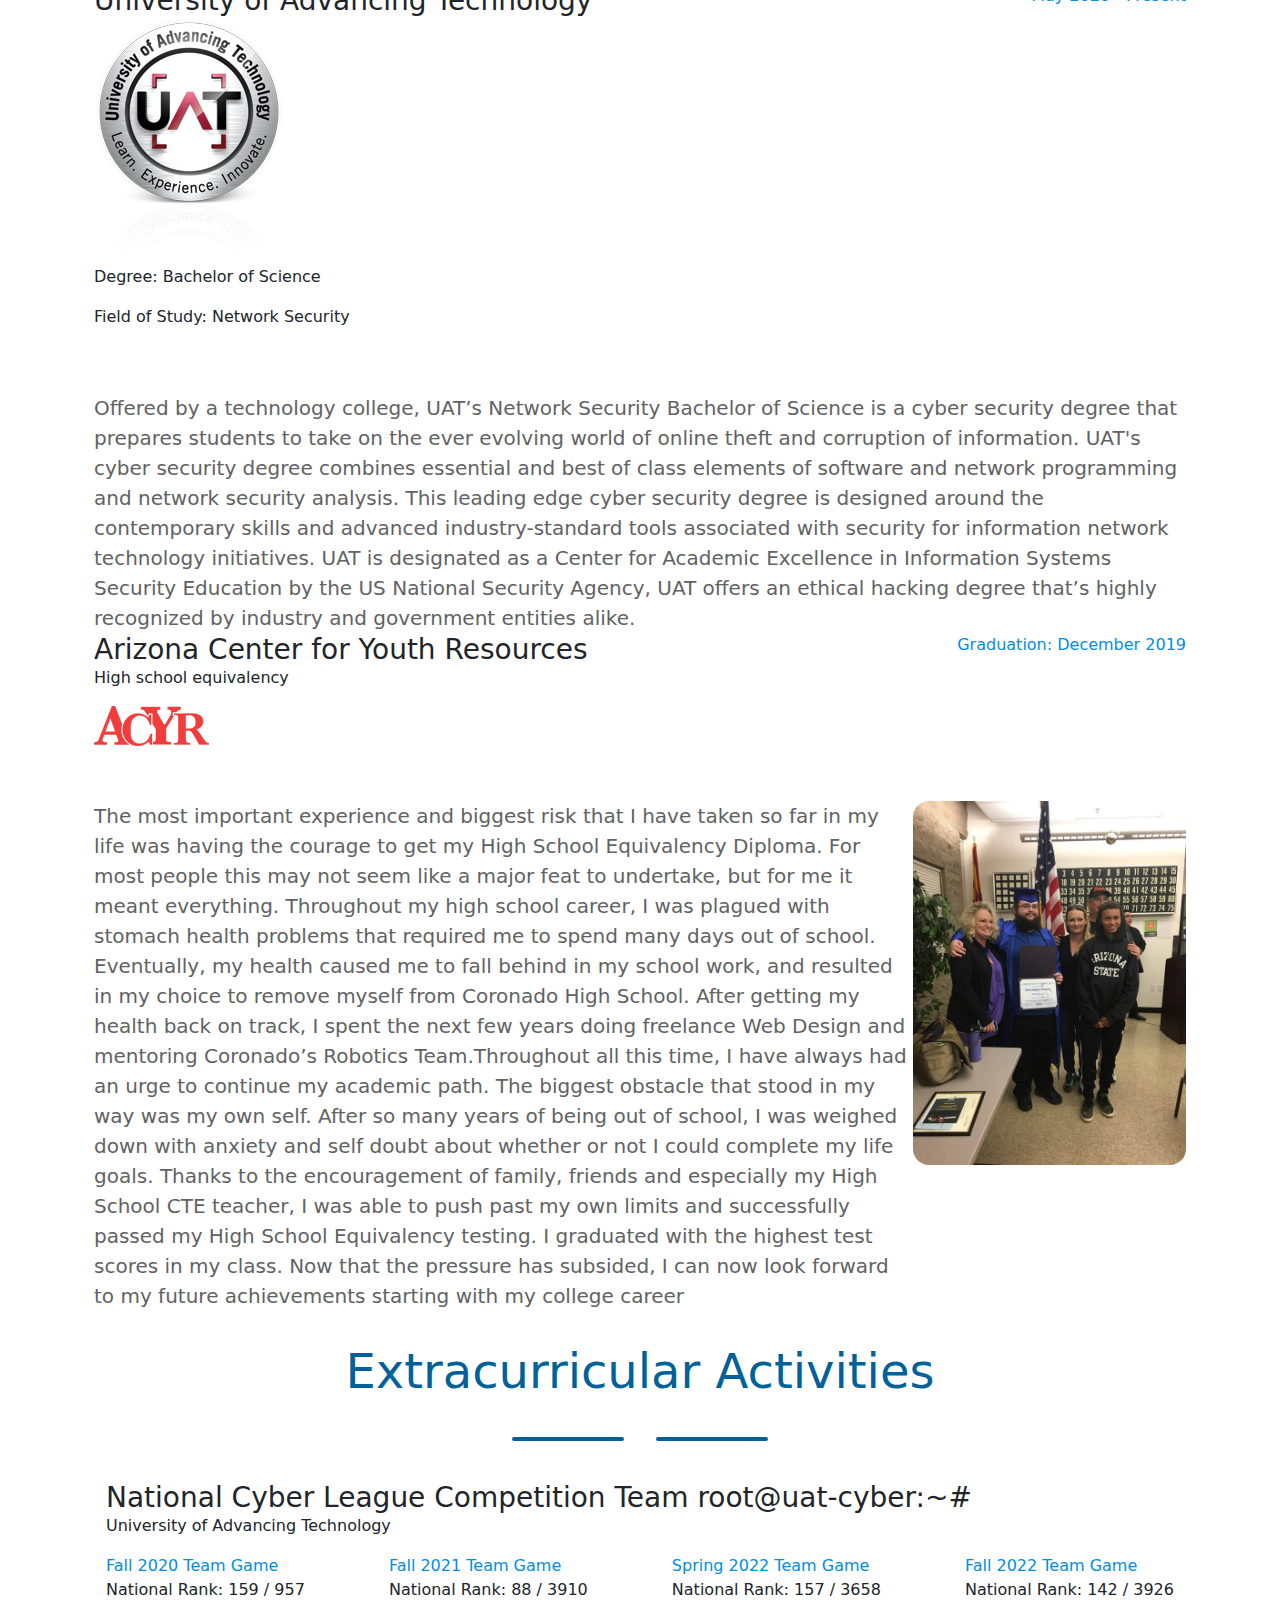
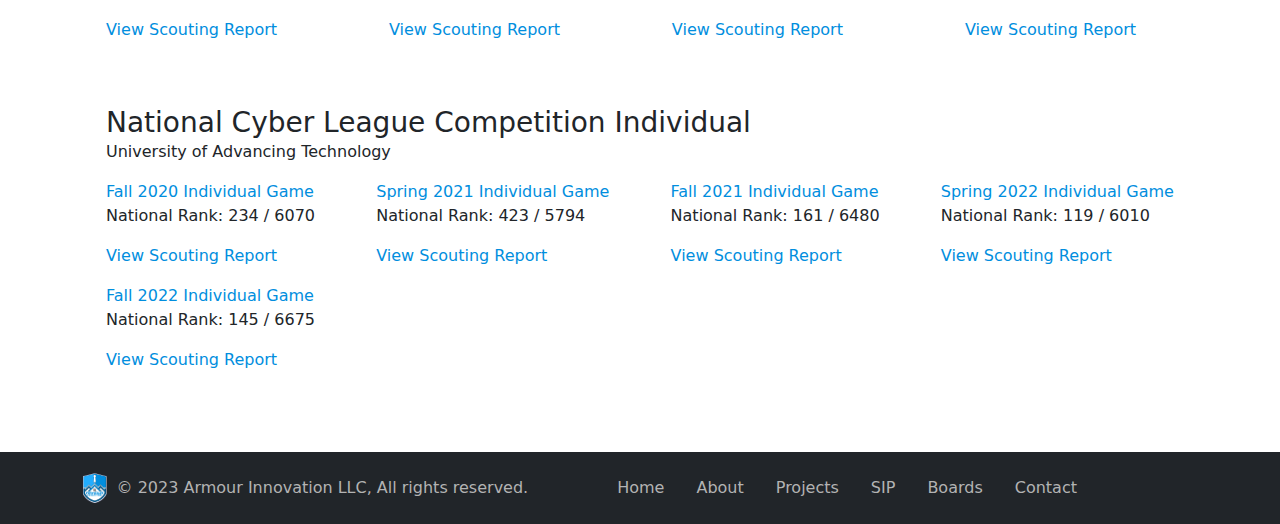
==== commit 2b3dcfd9: "Update about.html" ====
--- a/about.html
+++ b/about.html
@@ -72,8 +72,8 @@
         <section>
           <div class="container d-flex flex-wrap justify-content-center">
          <div  class="col-lg-9">
-            <div class="text-name-about">Chris</div>
-            <div class="text-name-about">Armour</div>
+            <!-- <div class="text-name-about">Chris</div>
+            <div class="text-name-about">Armour</div> -->
             <p>Hi! I'm Chris</p>
             <p>
             Ever since I was a young boy, I was fascinated with the way that the world had been built and interconnected. Throughout my life, my obsession with figuring out how everything works has grown and reinforced my passion for technology. This is why I am currently attending the University of Advancing Technology in Tempe, Arizona. I have decided on majoring in Network Security for my Bachelor of Science degree. UAT is designated as a Center for Academic Excellence in Information Systems Security Education by the US National Security Agency and is highly recognized by industry and government entities alike. While my education keeps me busy most days, I still make time to spend with my family and friends. When I have extra free time, I spend it working on my hobbies: vehicle repair, 3D printing and gaming. I am a technology enthusiast with a passion for learning.
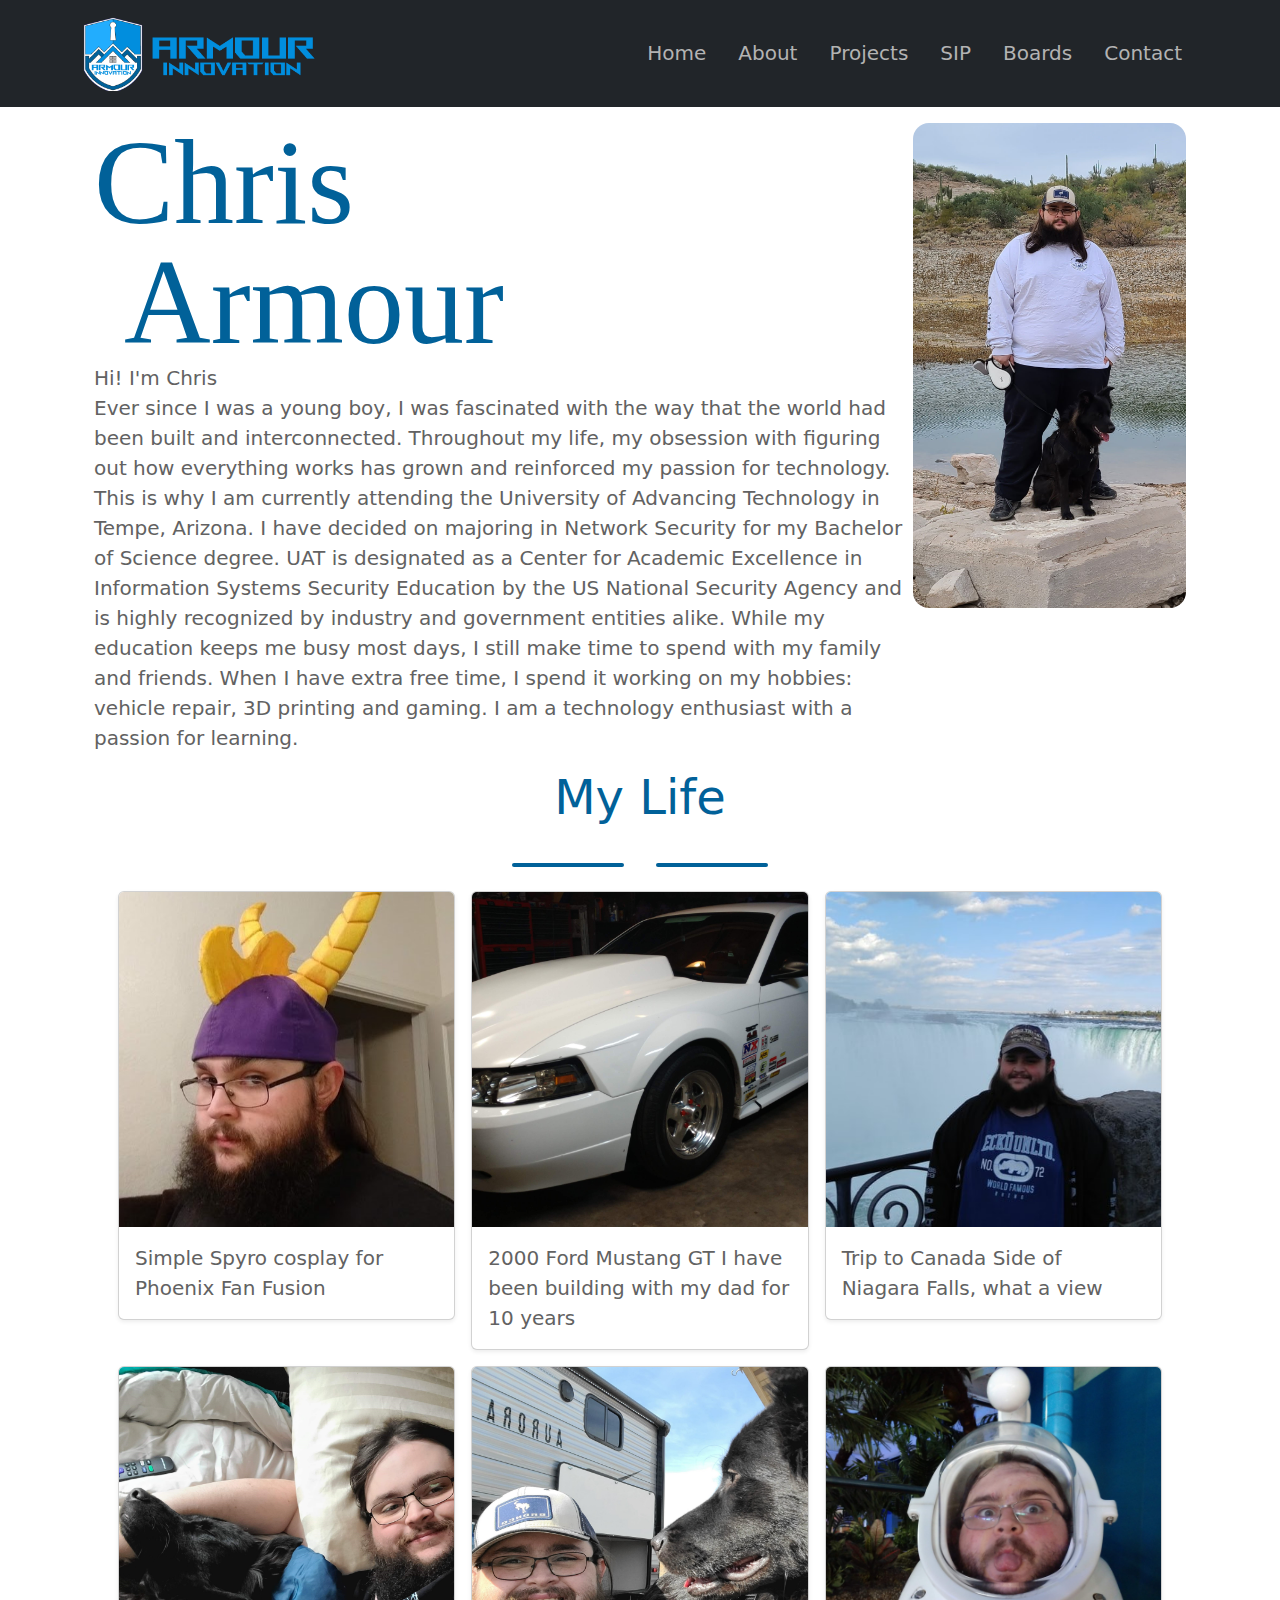
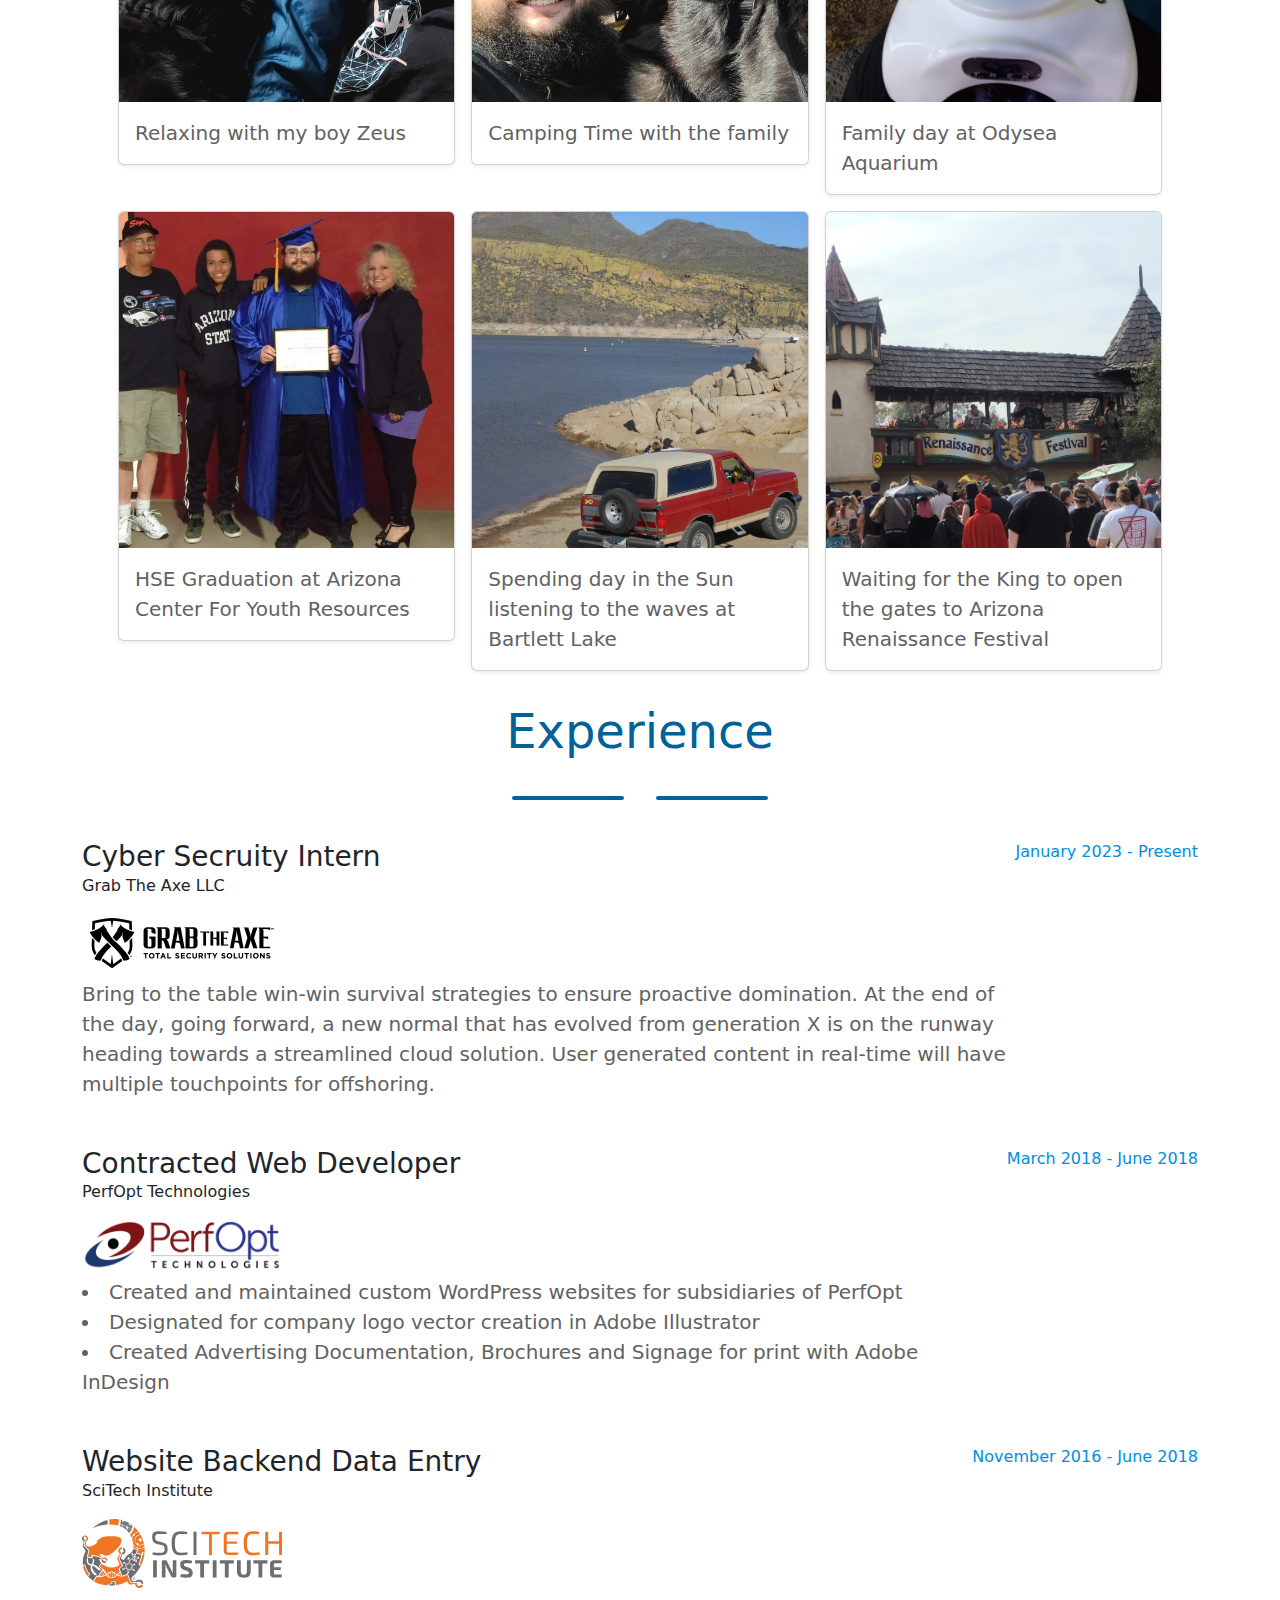
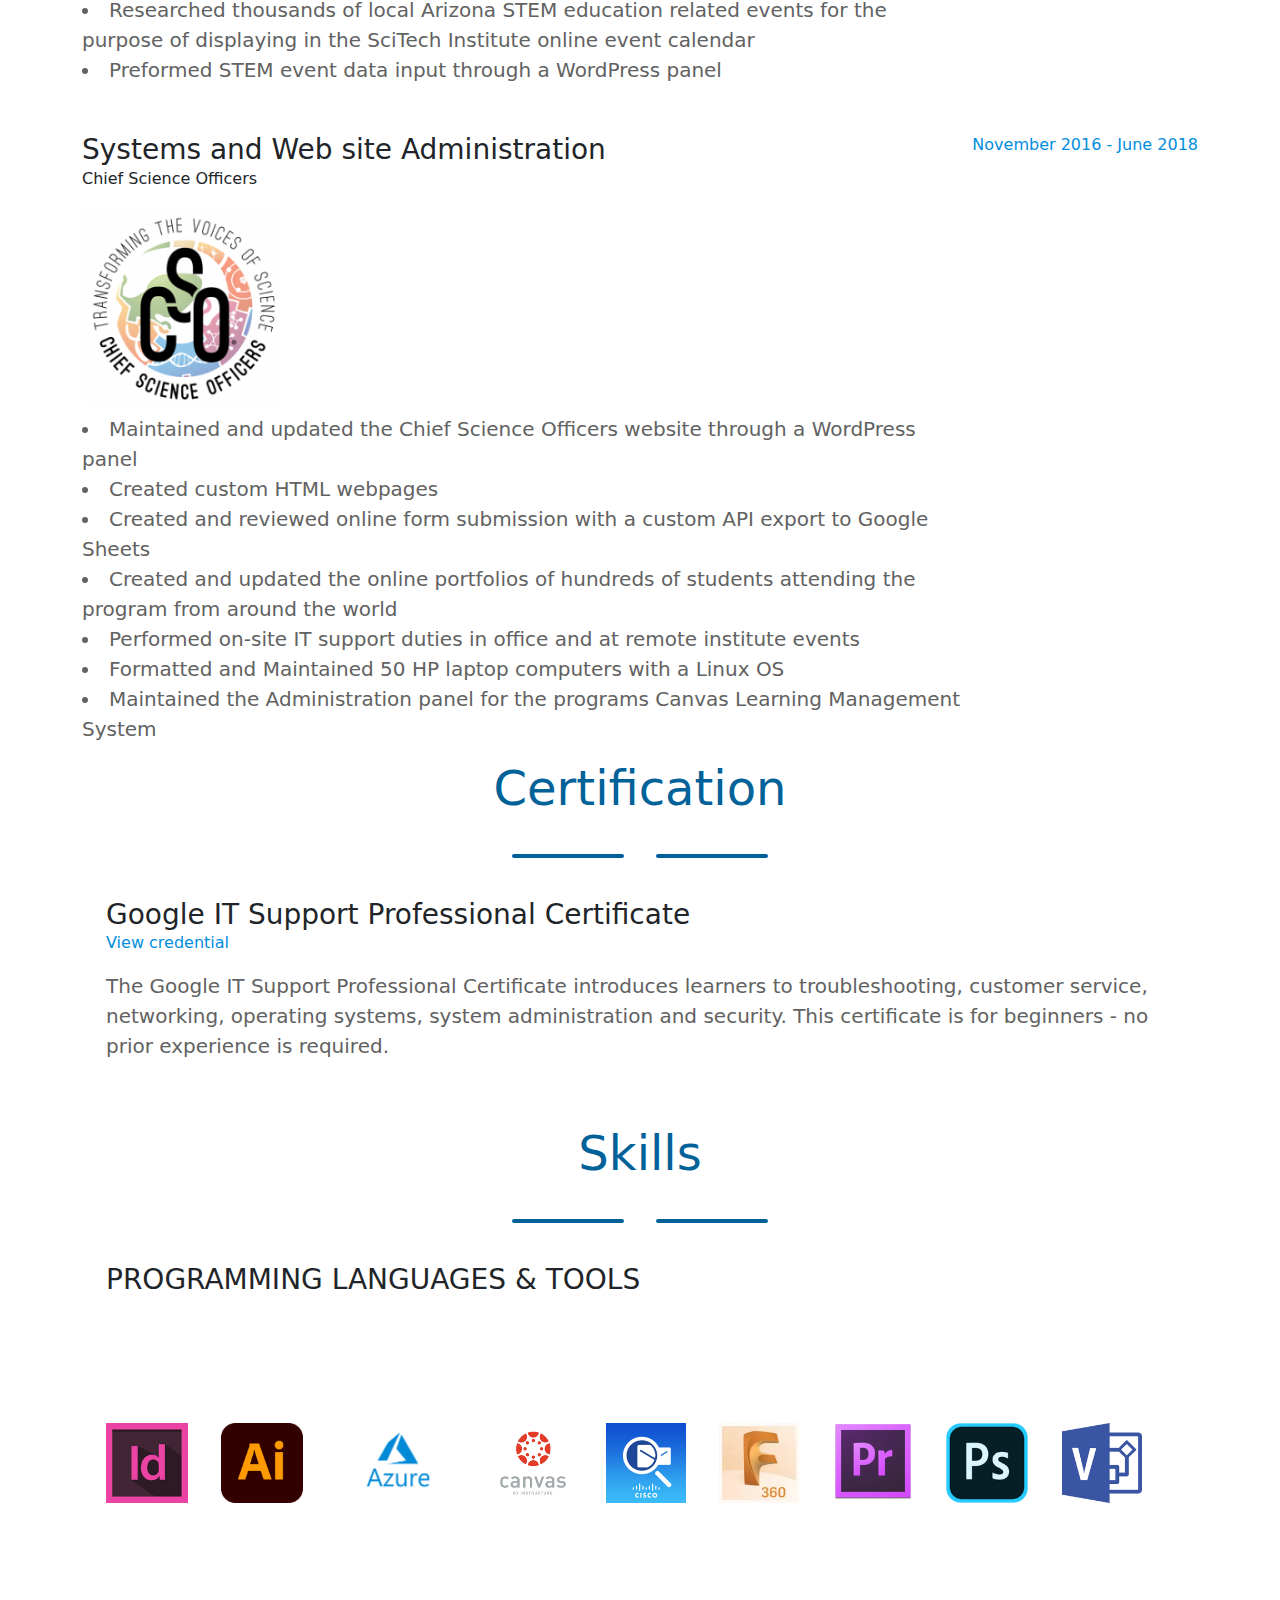
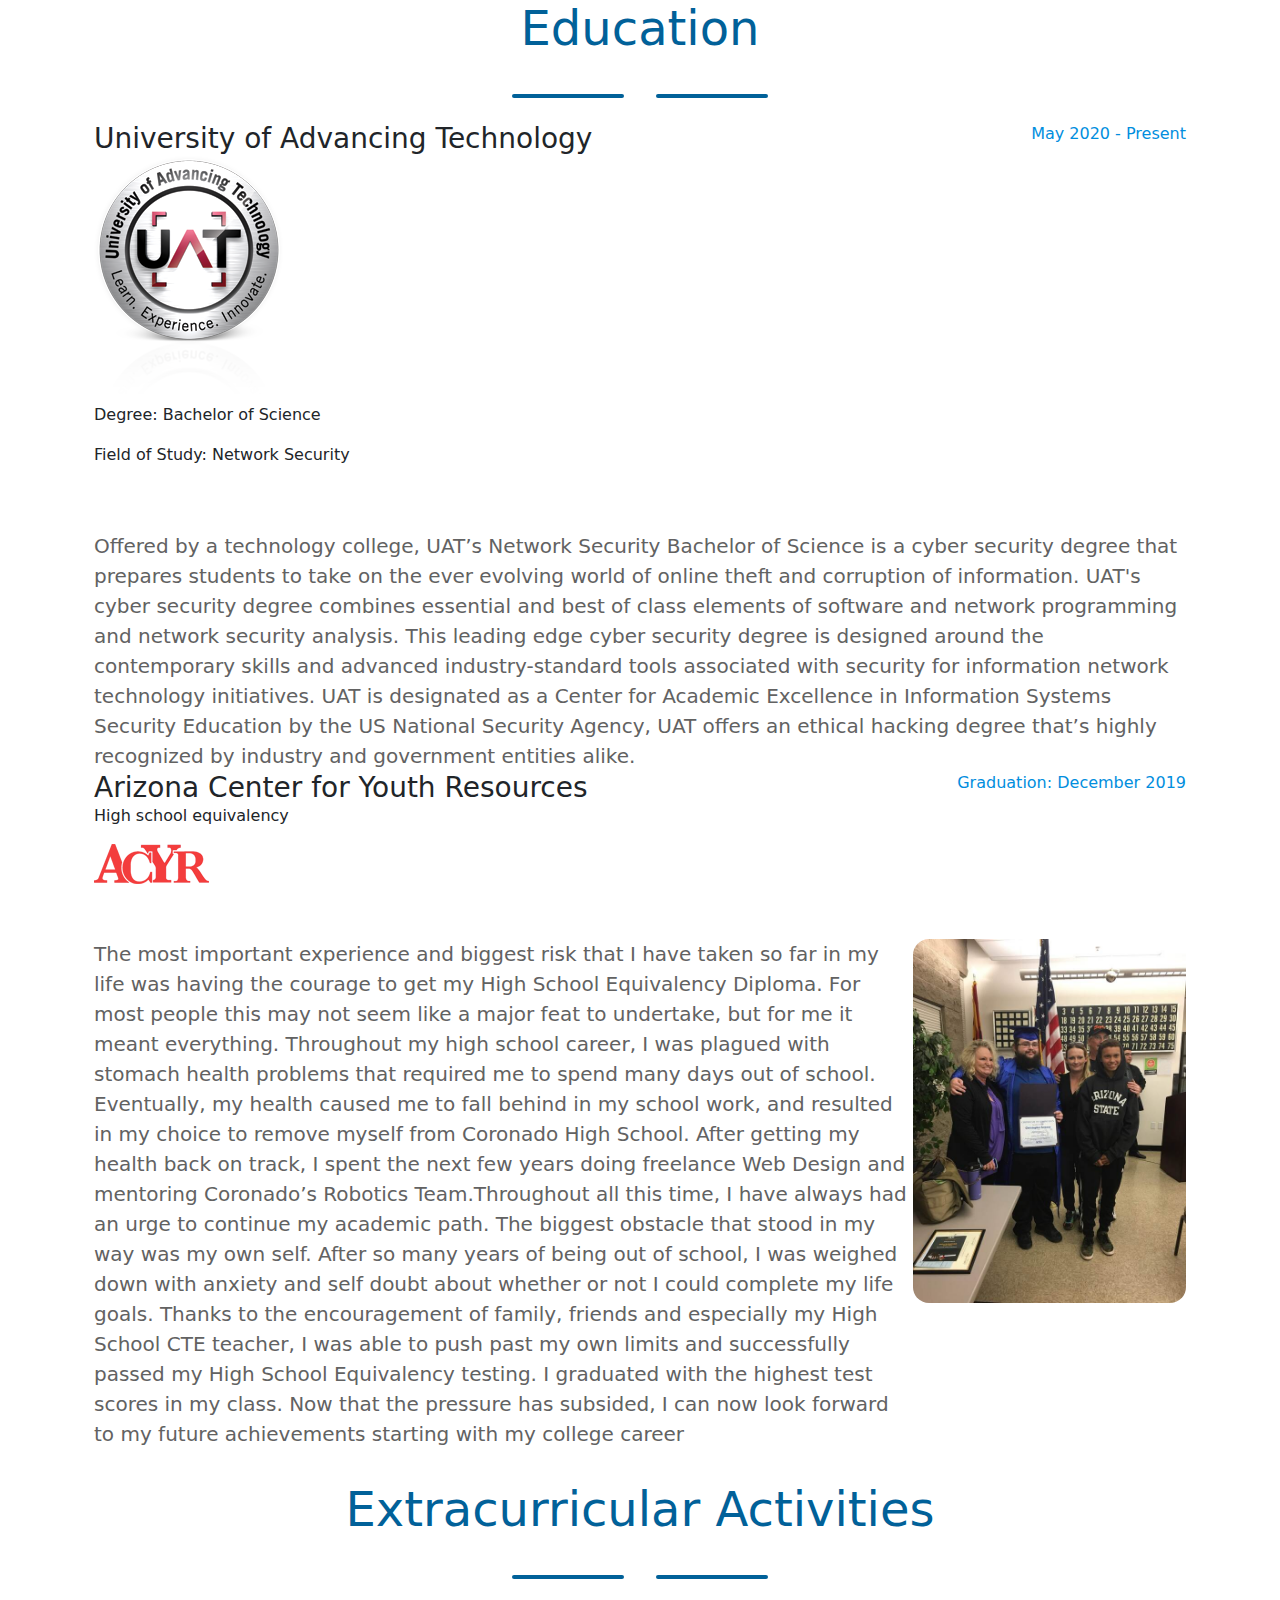
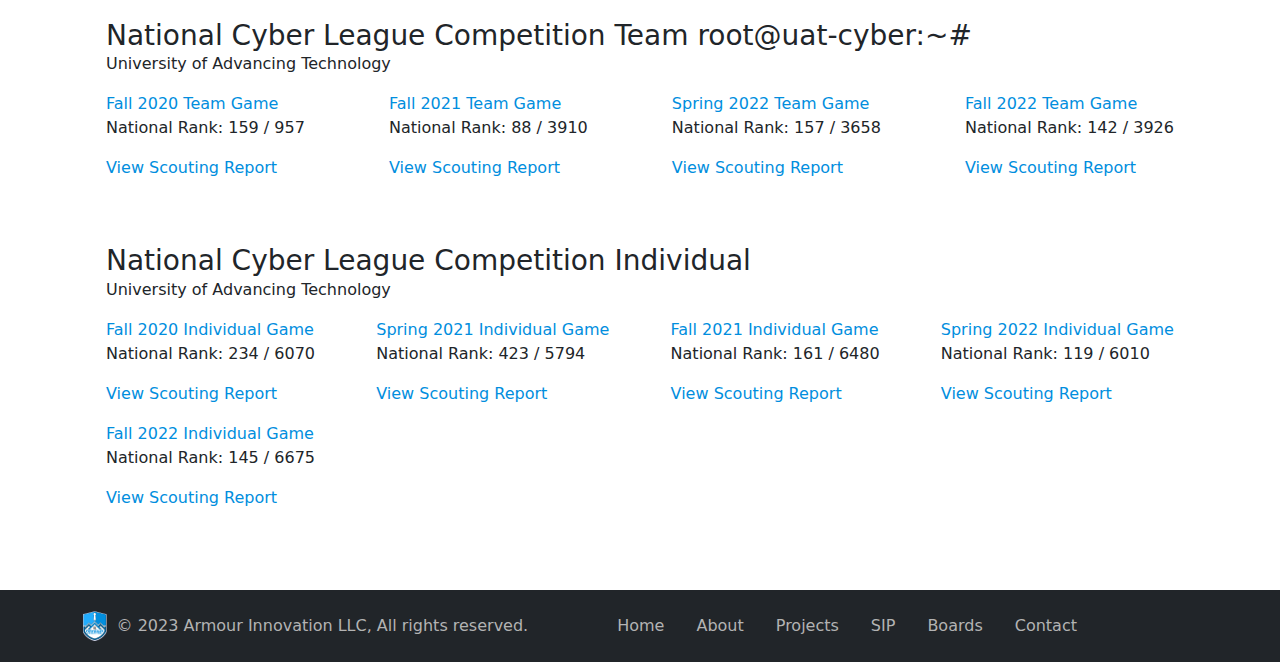
==== commit 770a9d78: "fontsize update" ====
--- a/about.html
+++ b/about.html
@@ -72,8 +72,10 @@
         <section>
           <div class="container d-flex flex-wrap justify-content-center">
          <div  class="col-lg-9">
-            <!-- <div class="text-name-about">Chris</div>
-            <div class="text-name-about">Armour</div> -->
+          <div>
+            <div class="text-name-about">Chris</div>
+            <div class="text-name-about">Armour</div>
+          </div>
             <p>Hi! I'm Chris</p>
             <p>
             Ever since I was a young boy, I was fascinated with the way that the world had been built and interconnected. Throughout my life, my obsession with figuring out how everything works has grown and reinforced my passion for technology. This is why I am currently attending the University of Advancing Technology in Tempe, Arizona. I have decided on majoring in Network Security for my Bachelor of Science degree. UAT is designated as a Center for Academic Excellence in Information Systems Security Education by the US National Security Agency and is highly recognized by industry and government entities alike. While my education keeps me busy most days, I still make time to spend with my family and friends. When I have extra free time, I spend it working on my hobbies: vehicle repair, 3D printing and gaming. I am a technology enthusiast with a passion for learning.
--- a/assets/css/style.css
+++ b/assets/css/style.css
@@ -250,7 +250,7 @@
    
 }
 .text-name-about{
-    font-size: 7.5rem;
+    font-size: clamp(25px, 7.5rem, 10vw);
     font-weight: 500;
     font-family: serif;
     line-height: 1;
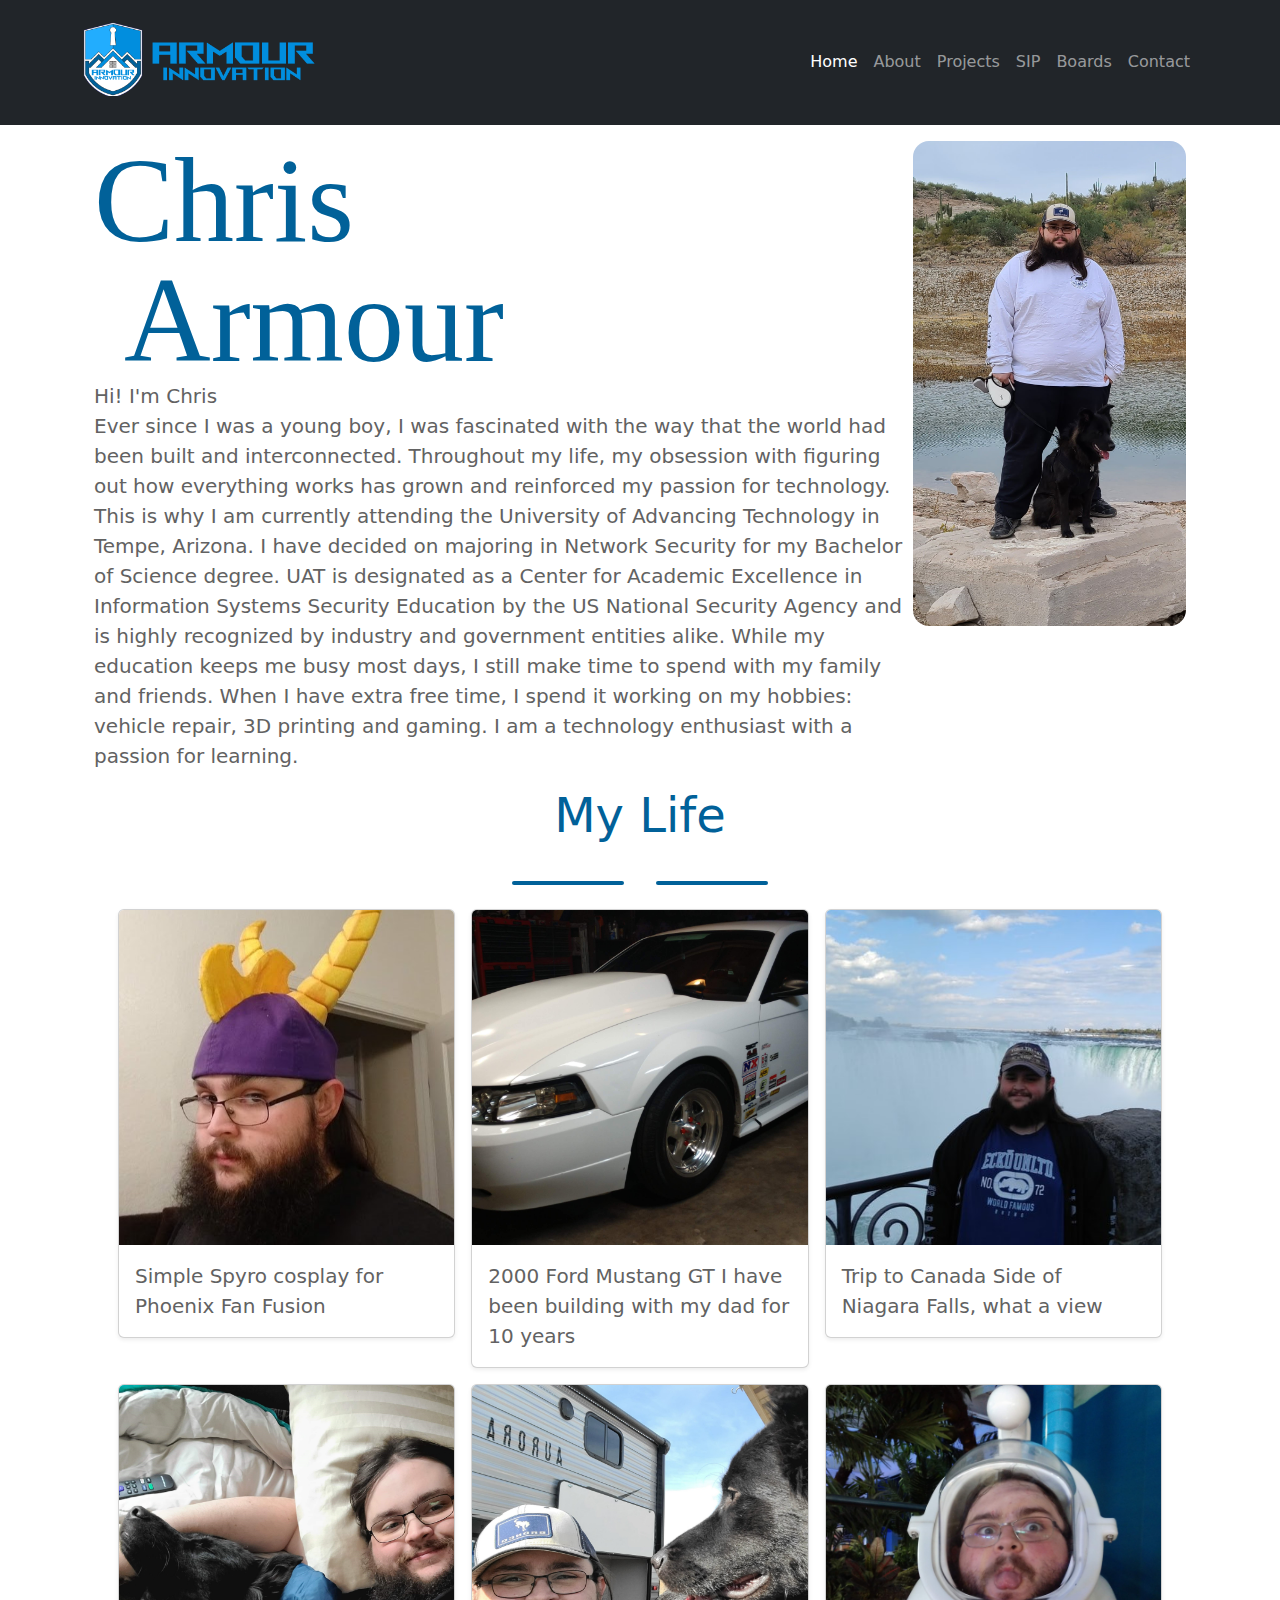
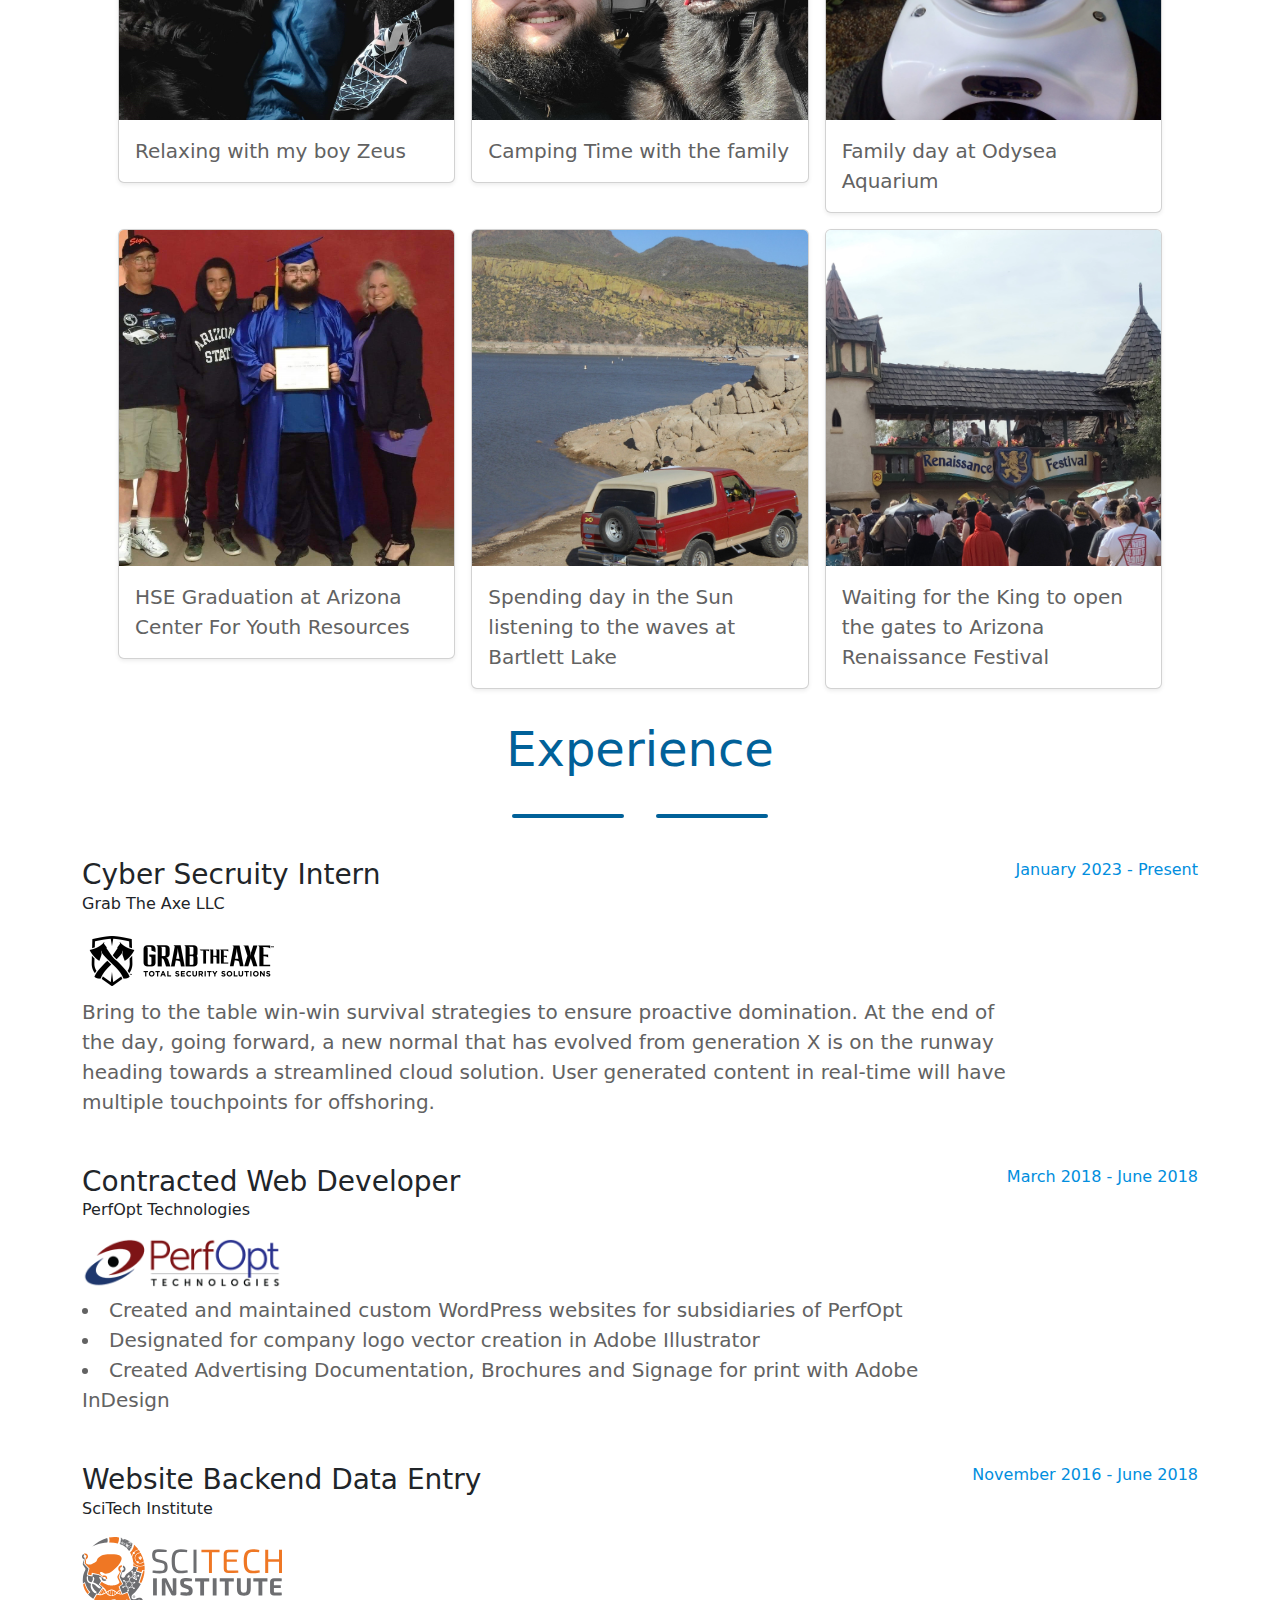
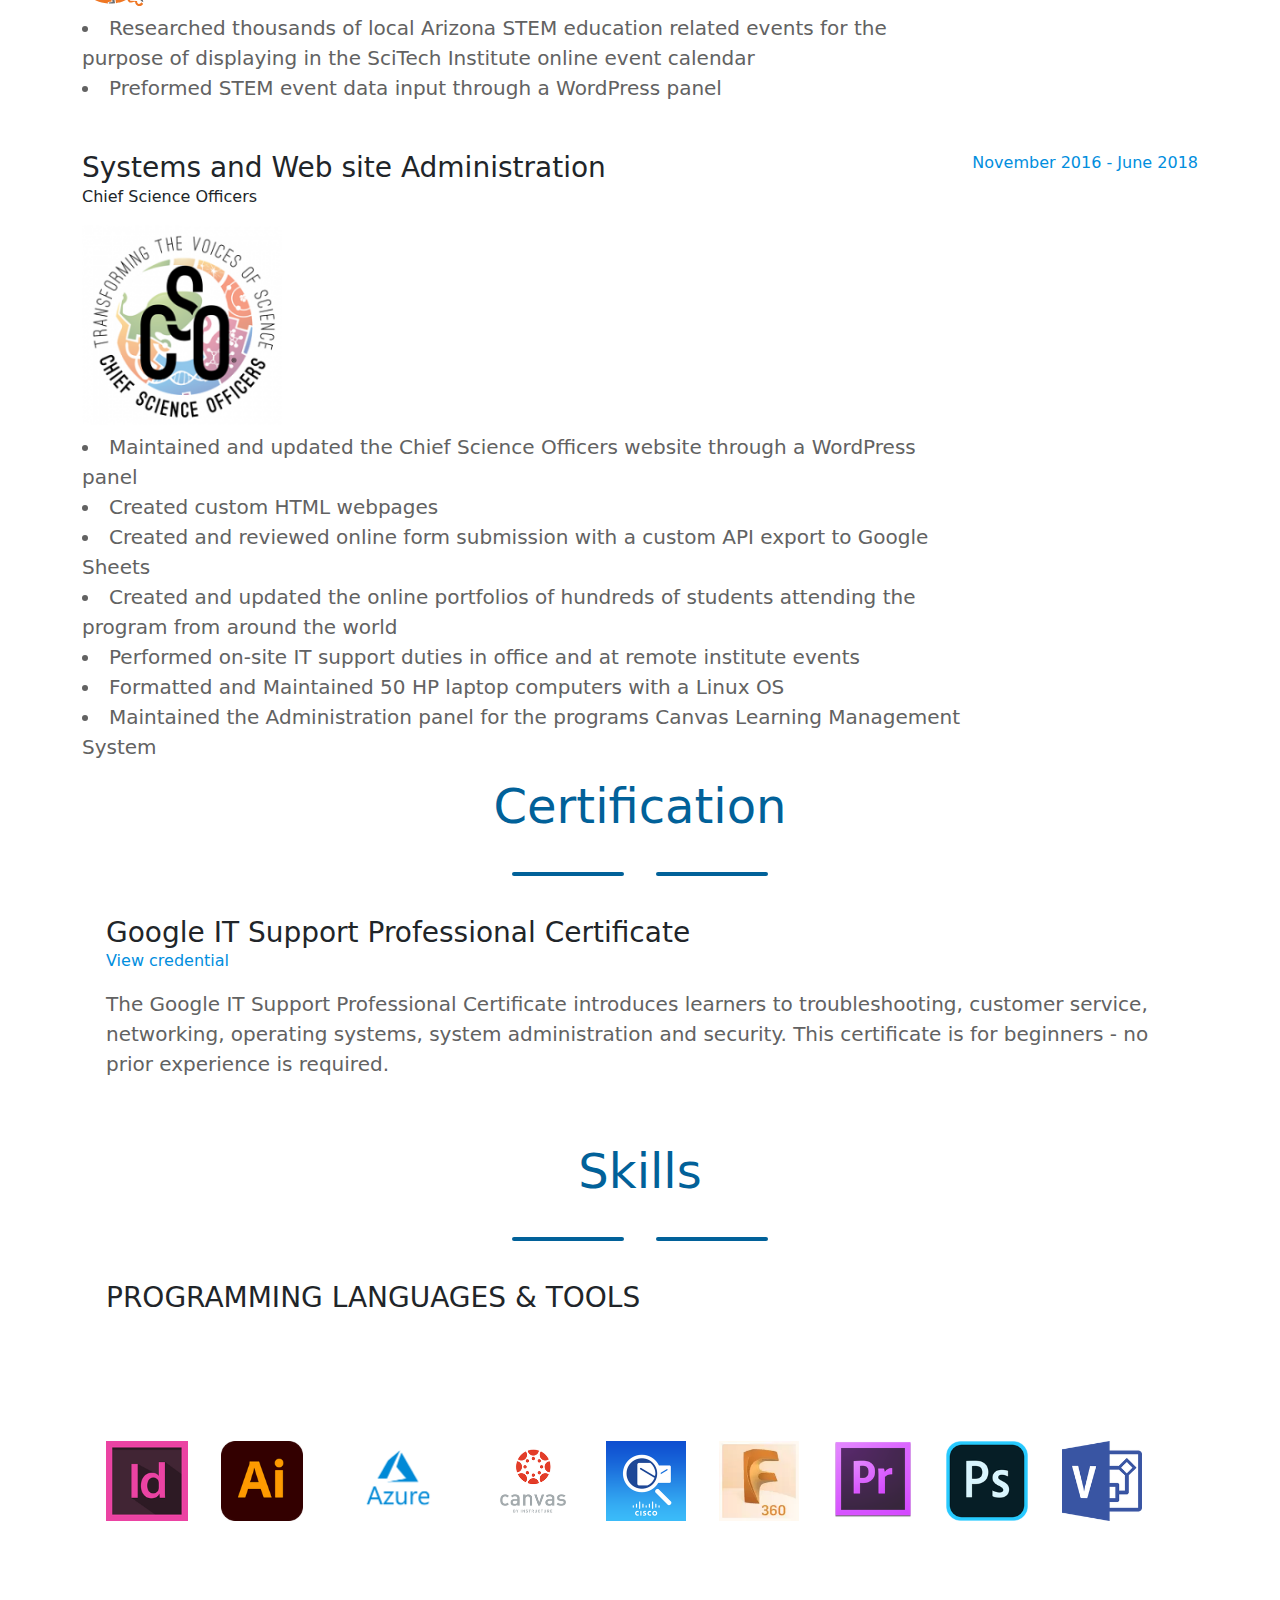
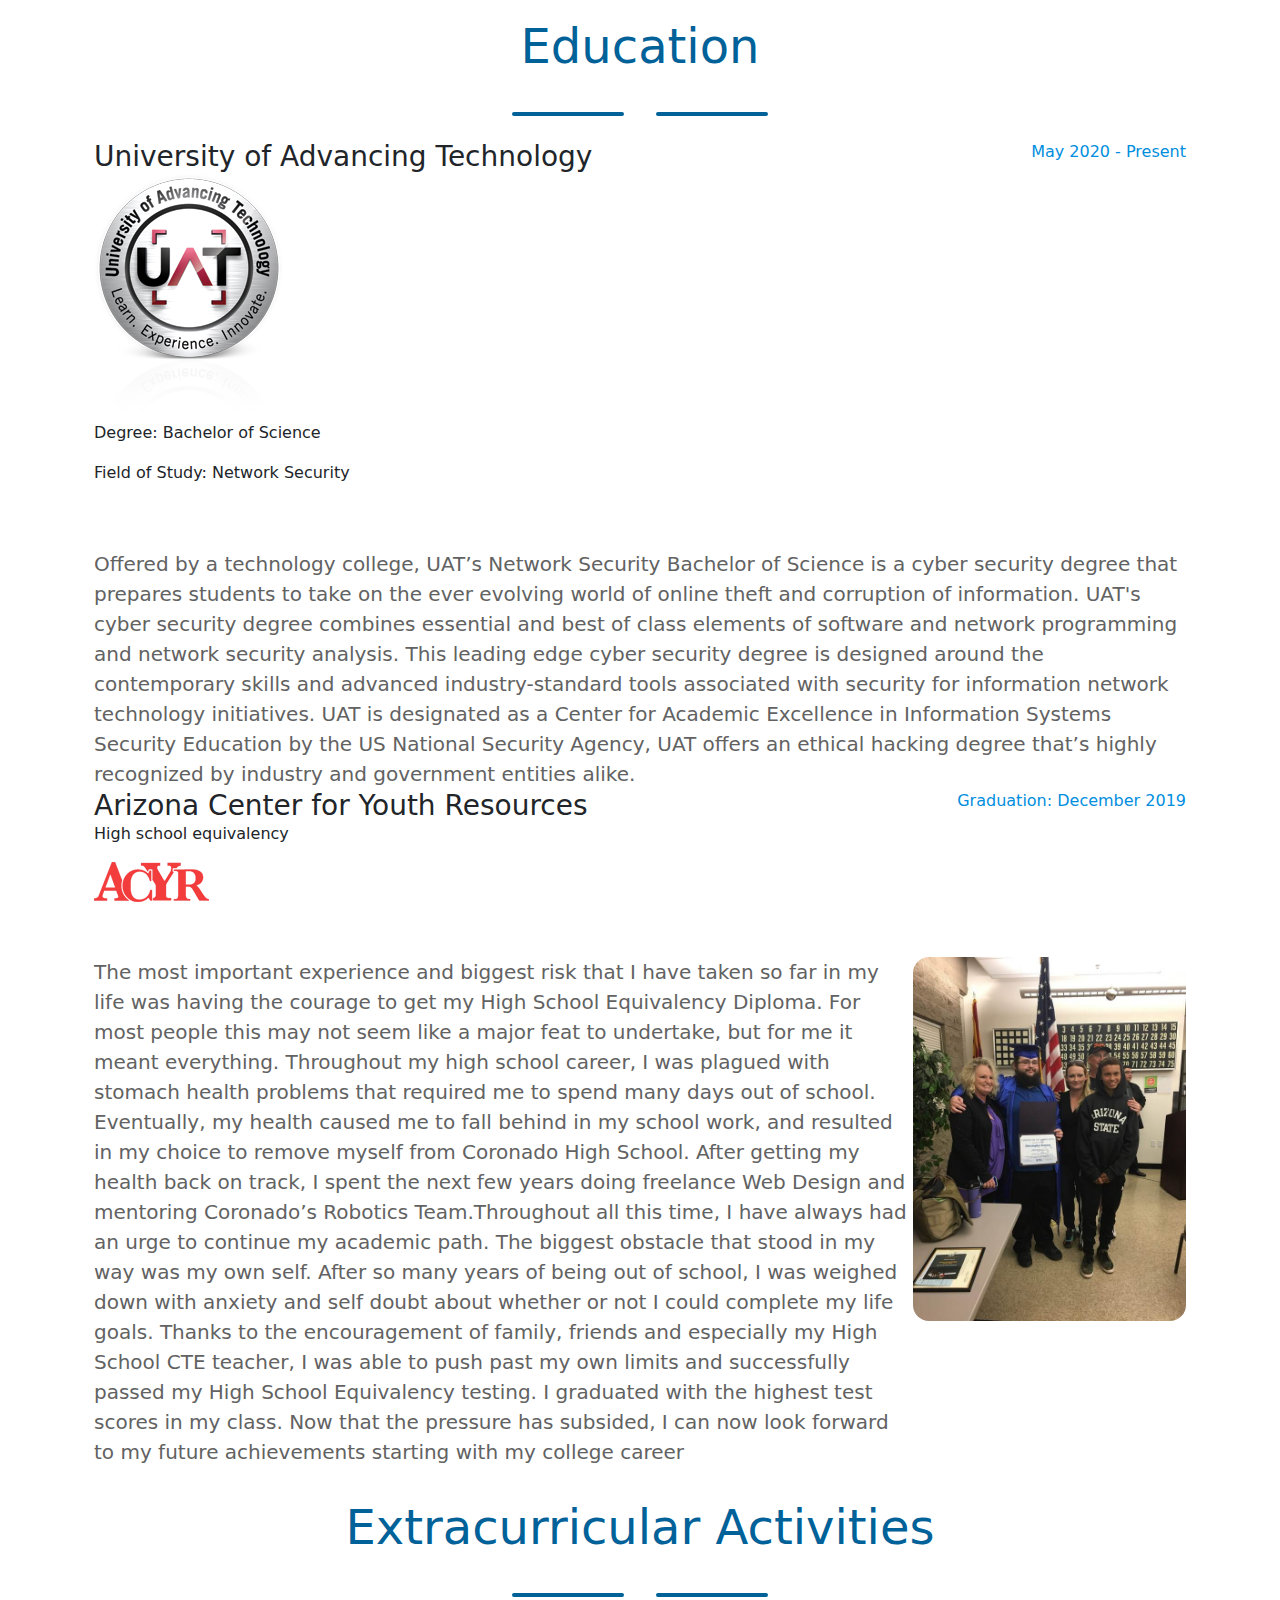
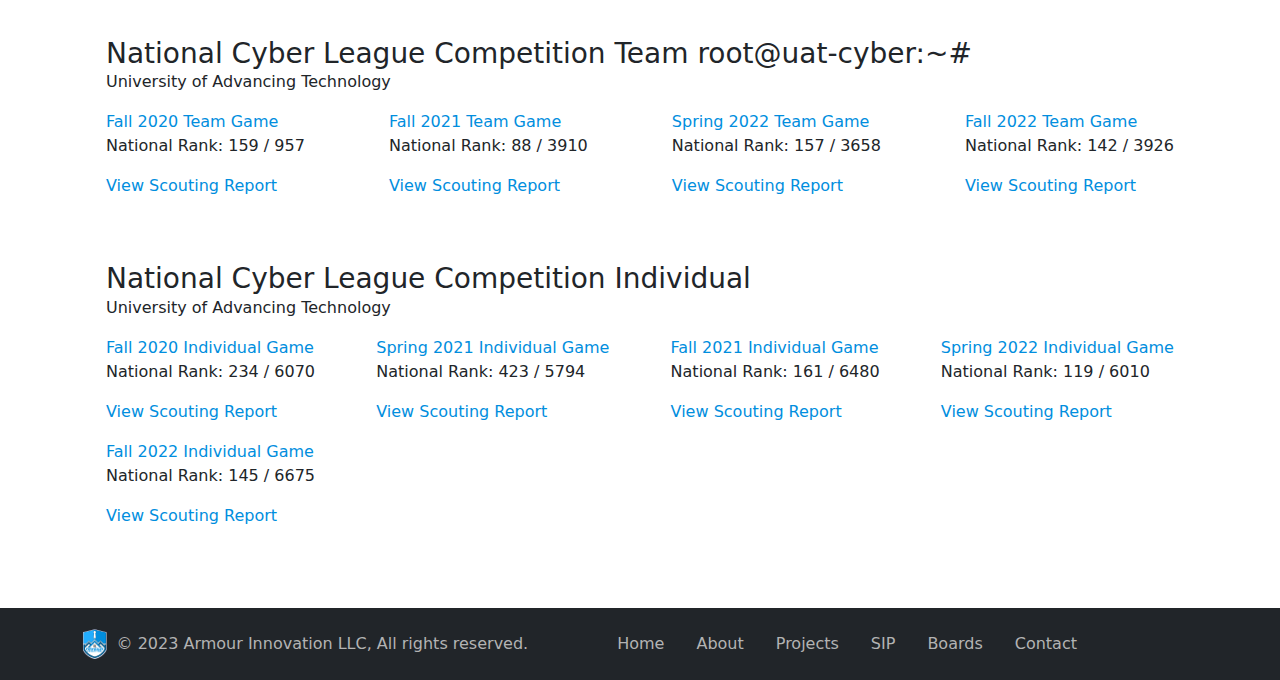
==== commit d30804b4: "nav-update" ====
--- a/about.html
+++ b/about.html
@@ -13,58 +13,47 @@
 </head>
 <body>
     <header>
-        <div class="px-3 py-3 text-bg-dark">
-          <div class="container">
-            <div class="d-flex flex-wrap align-items-center justify-content-center justify-content-lg-start">
-              <a href="/" class="d-flex align-items-center my-2 my-lg-0 me-lg-auto text-white text-decoration-none">
-                <img class="img-logo-header" src="assets/img/logo-horizontal.png" />
-              </a>
-    
-              <ul class="nav col-12 col-lg-auto my-2 justify-content-center my-md-0 text-small nav-header ">
-                <li>
-                  <a href="/" class="nav-link">
-                    
-                    Home
-                  </a>
-                </li>
-                <li class="nav-item dropdown">
-                  <a class="nav-link " href="/about.html" >About</a>
-                  <ul class="dropdown-menu">
-
-                    <li><a class="dropdown-item" href="/about.html#Experience">Experience</a></li>
-                    <li><a class="dropdown-item" href="/about.html#Certification">Certification</a></li>
-                    <li><a class="dropdown-item" href="/about.html#Skills">Skills</a></li>
-                    <li><a class="dropdown-item" href="/about.html#Education">Education</a></li>
-                    <li><a class="dropdown-item" href="/about.html#Extracurricular">Extracurricular</a></li>
-                    
-                  </ul>
-                <li>
-                  <a href="/projects.html" class="nav-link">
-                    
-                    Projects
-                  </a>
-                </li>
-                <li>
-                  <a href="/sip.html" class="nav-link">
-               
-                    SIP
-                  </a>
-                </li>
-                <li>
-                  <a href="/boards.html" class="nav-link">
-                    Boards
-                  </a>
-                </li>
-                <li>
-                    <a href="/contact.html" class="nav-link">
-                     
-                     Contact
-                    </a>
-                  </li>
-              </ul>
-            </div>
-          </div>
-        </div>
+      <nav class="navbar navbar-expand-lg navbar-dark bg-dark py-3">
+        <div class="container">
+          <a class="navbar-brand" href="/">
+            <img src="assets/img/logo-horizontal.png" alt="Logo" class="img-logo-header">
+          </a>
+          <button class="navbar-toggler" type="button" data-bs-toggle="collapse" data-bs-target="#navbarNav" aria-controls="navbarNav" aria-expanded="false" aria-label="Toggle navigation">
+            <span class="navbar-toggler-icon"></span>
+          </button>
+          <div class="collapse navbar-collapse" id="navbarNav">
+            <ul class="ms-auto navbar-nav">
+              <li class="nav-item">
+                <a class="nav-link active" aria-current="page" href="/">Home</a>
+              </li>
+              <li class="nav-item dropdown">
+                <a class="nav-link" href="/about.html">
+                  About
+                </a>
+                <ul class="dropdown-menu" aria-labelledby="navbarDropdown">
+                  <li><a class="dropdown-item" href="/about.html#Experience">Experience</a></li>
+                  <li><a class="dropdown-item" href="/about.html#Certification">Certification</a></li>
+                  <li><a class="dropdown-item" href="/about.html#Skills">Skills</a></li>
+                  <li><a class="dropdown-item" href="/about.html#Education">Education</a></li>
+                  <li><a class="dropdown-item" href="/about.html#Extracurricular">Extracurricular</a></li>
+                </ul>
+              </li>
+              <li class="nav-item">
+                <a class="nav-link" href="/projects.html">Projects</a>
+              </li>
+              <li class="nav-item">
+                <a class="nav-link" href="/sip.html">SIP</a>
+              </li>
+              <li class="nav-item">
+                <a class="nav-link" href="/boards.html">Boards</a>
+              </li>
+              <li class="nav-item">
+                <a class="nav-link" href="/contact.html">Contact</a>
+              </li>
+            </ul>
+          </div>
+        </div>
+      </nav>
 
       </header>
 
--- a/assets/css/style.css
+++ b/assets/css/style.css
@@ -157,7 +157,7 @@
 .nav-header .nav-link.active{
     color: var(--clr-white);
     text-decoration: none;
-    border: 1px solid var(--clr-white);
+    border: 1px solid var(--clr-white) !important;
 }
 
 .nav-header .nav-link.active:hover, .nav-header .nav-link.active:focus{
@@ -257,6 +257,16 @@
     color: var(--clr-darkblue);
 
 }
+@media screen and (max-width: 768px) 
+{
+.text-name-about{
+    font-size: 50x;
+}    
+.dropdown-menu{
+    display:block;
+}
+}
+
 .text-name-about:nth-of-type(2){
     margin-left: .5ch;
 }
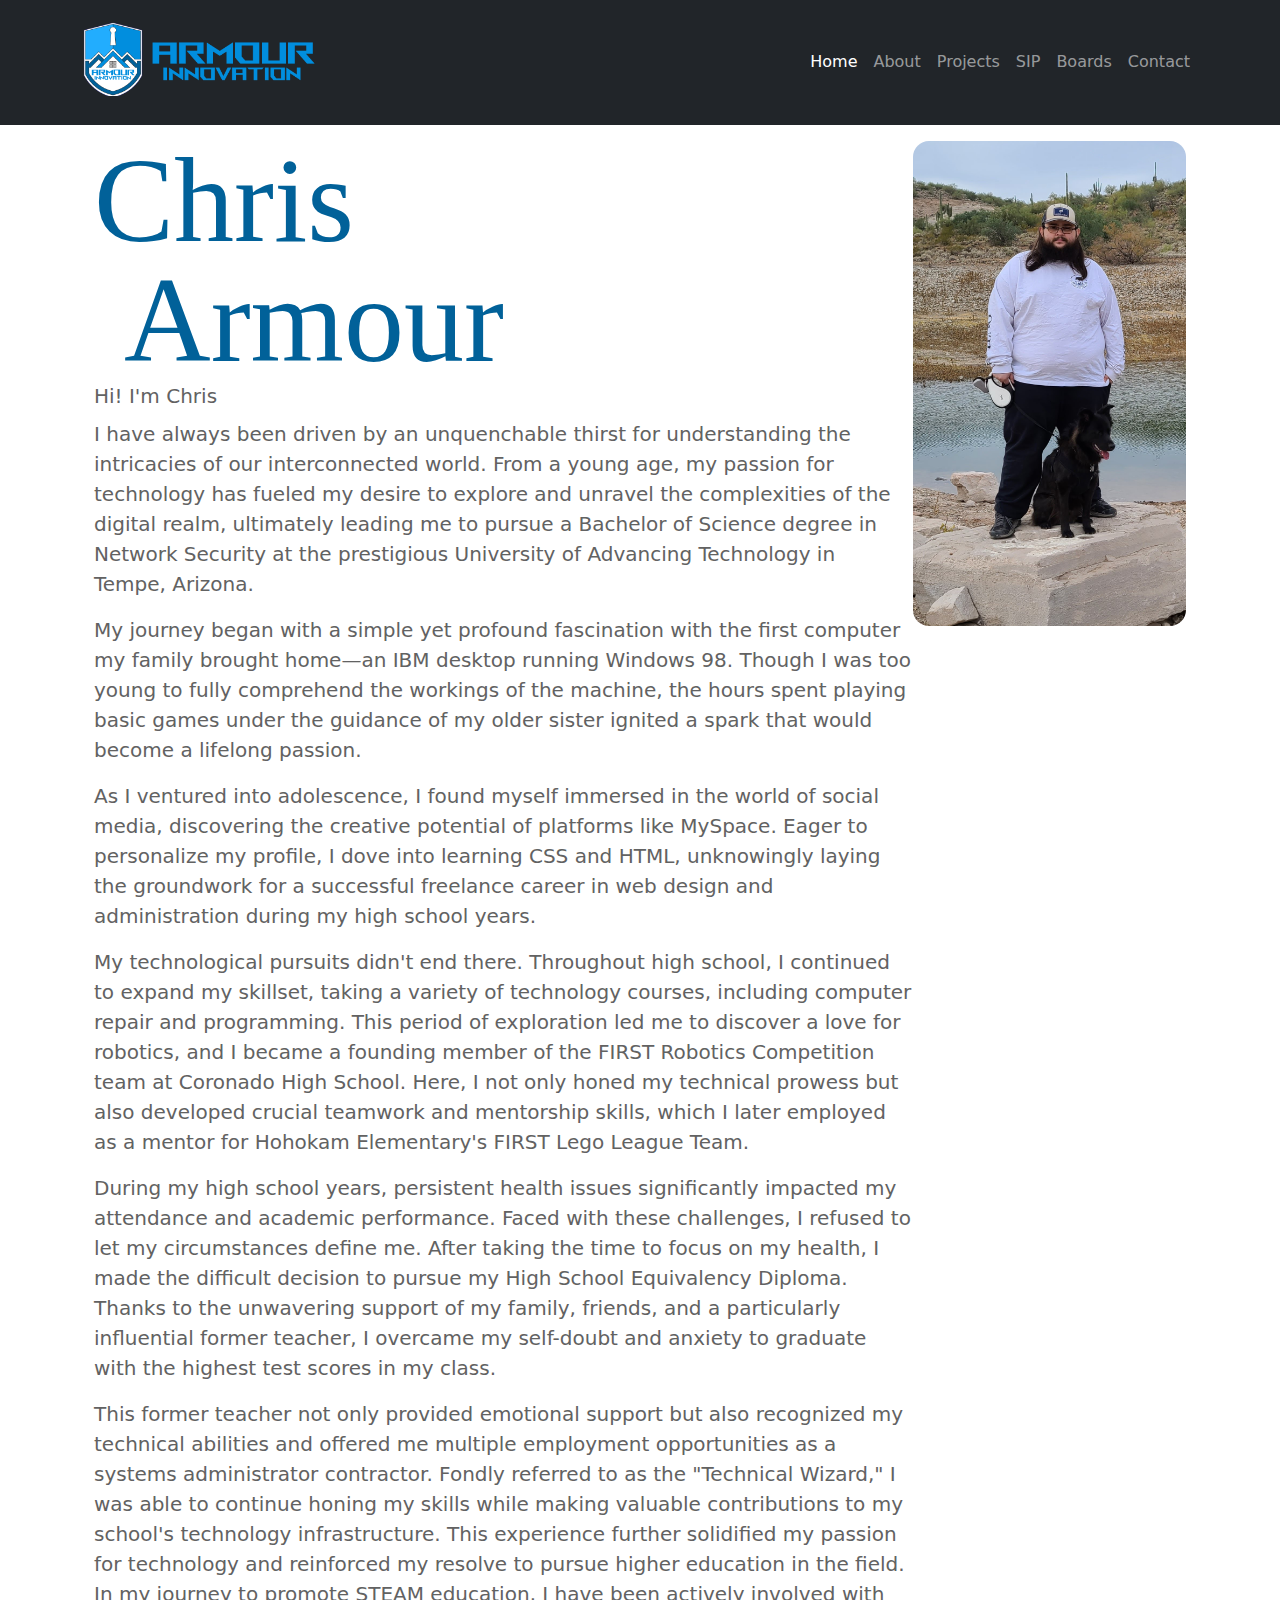
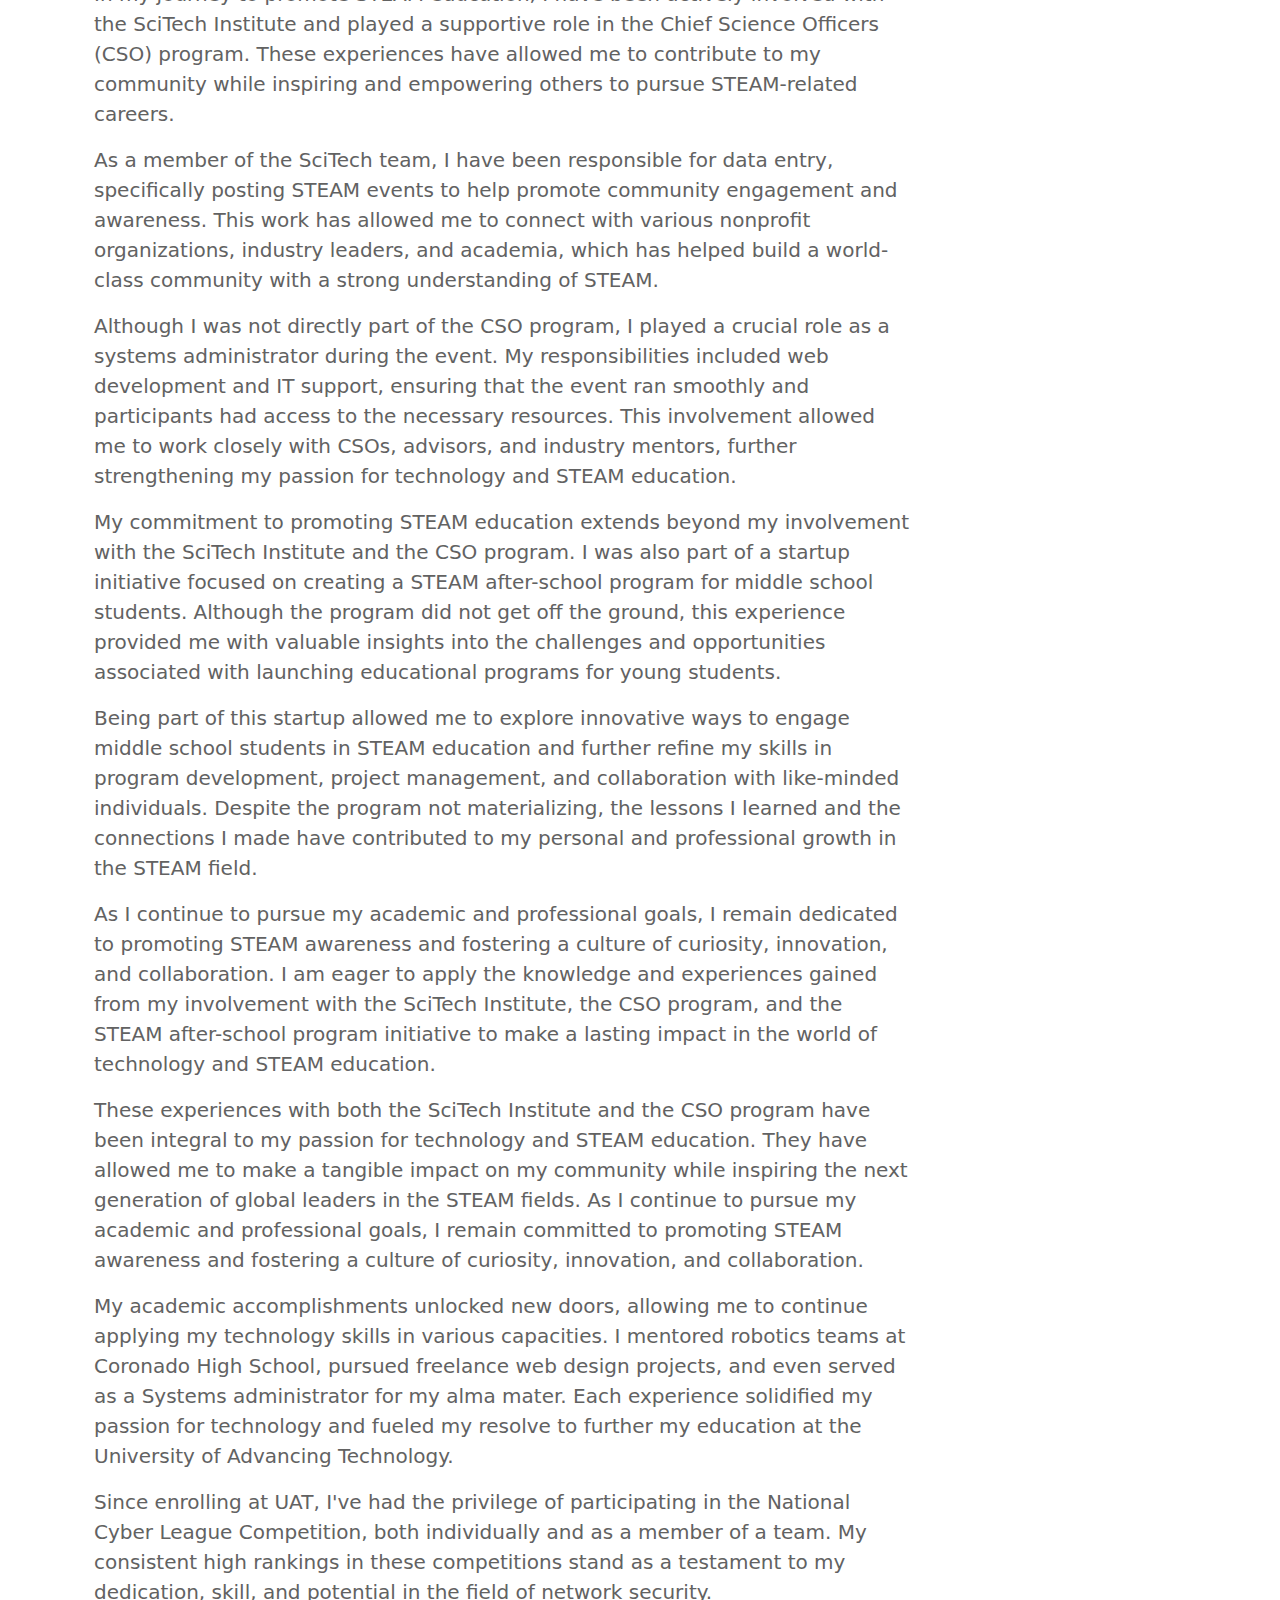
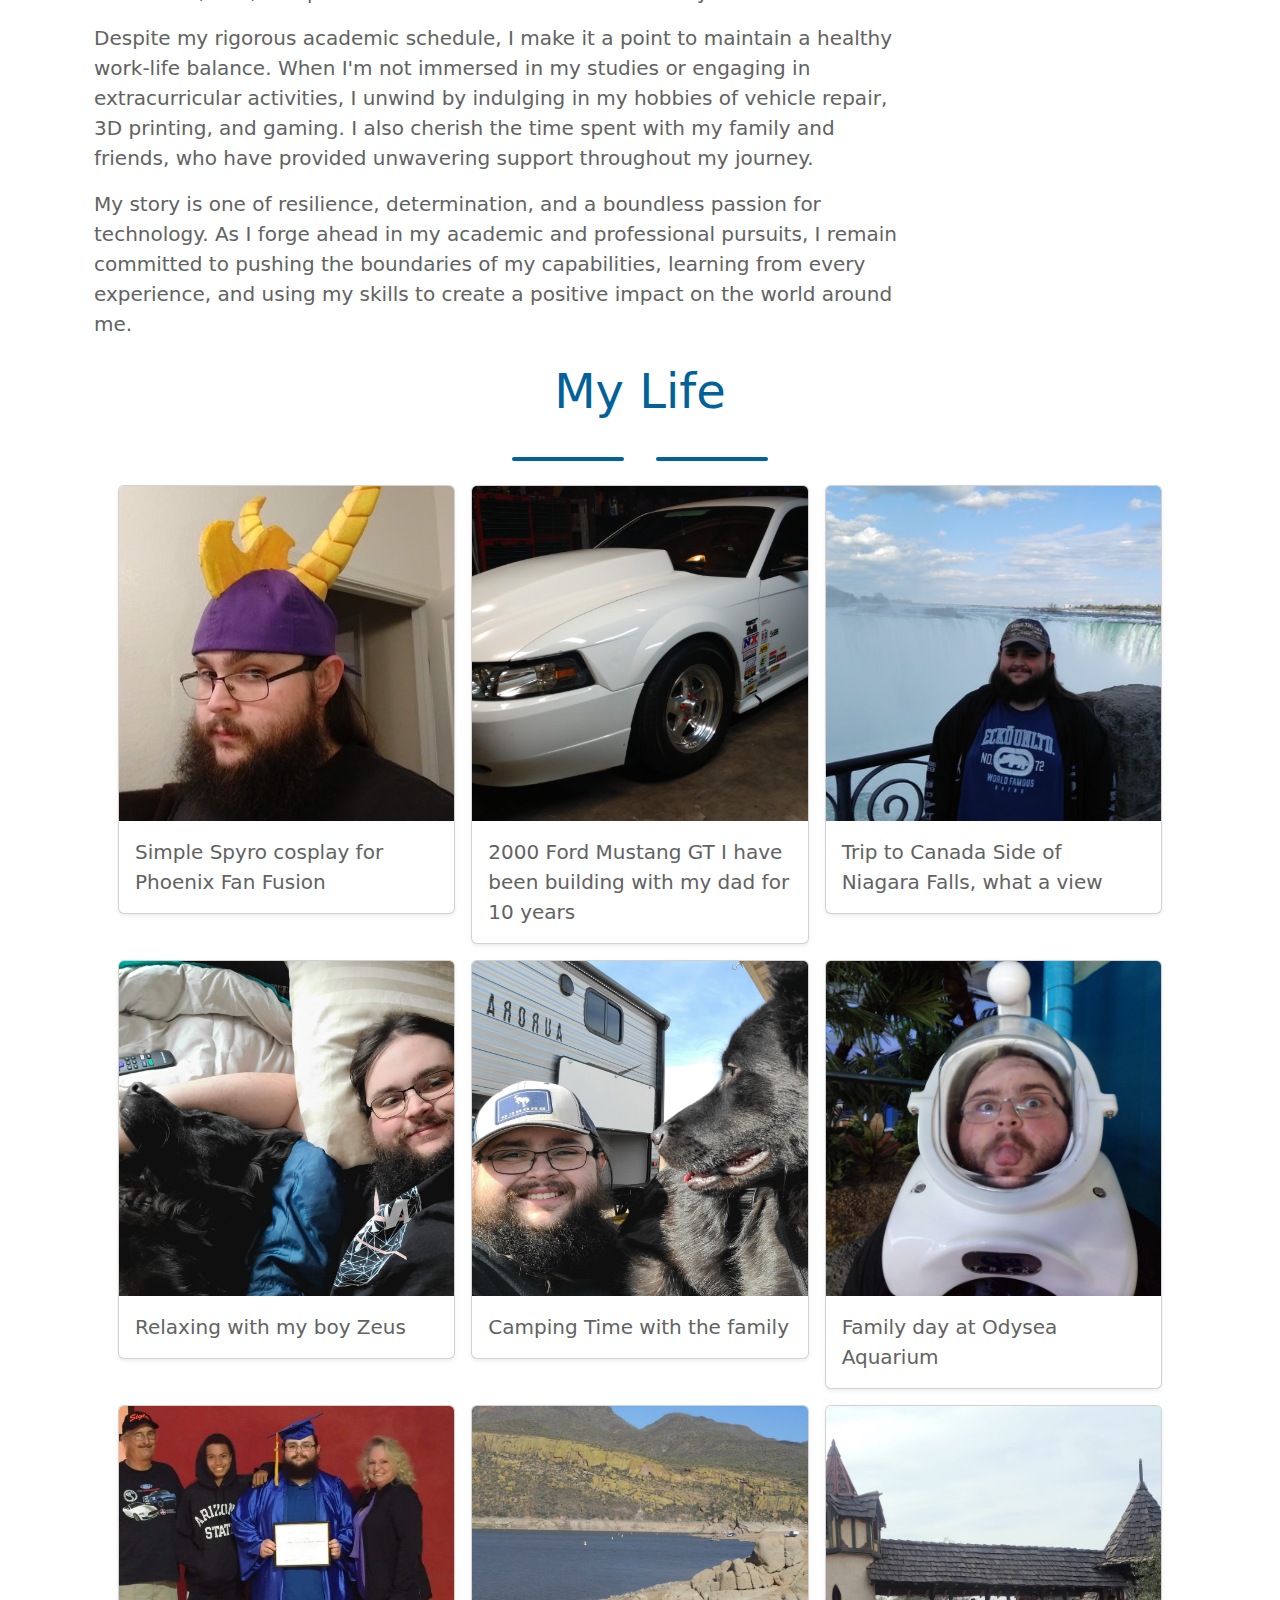
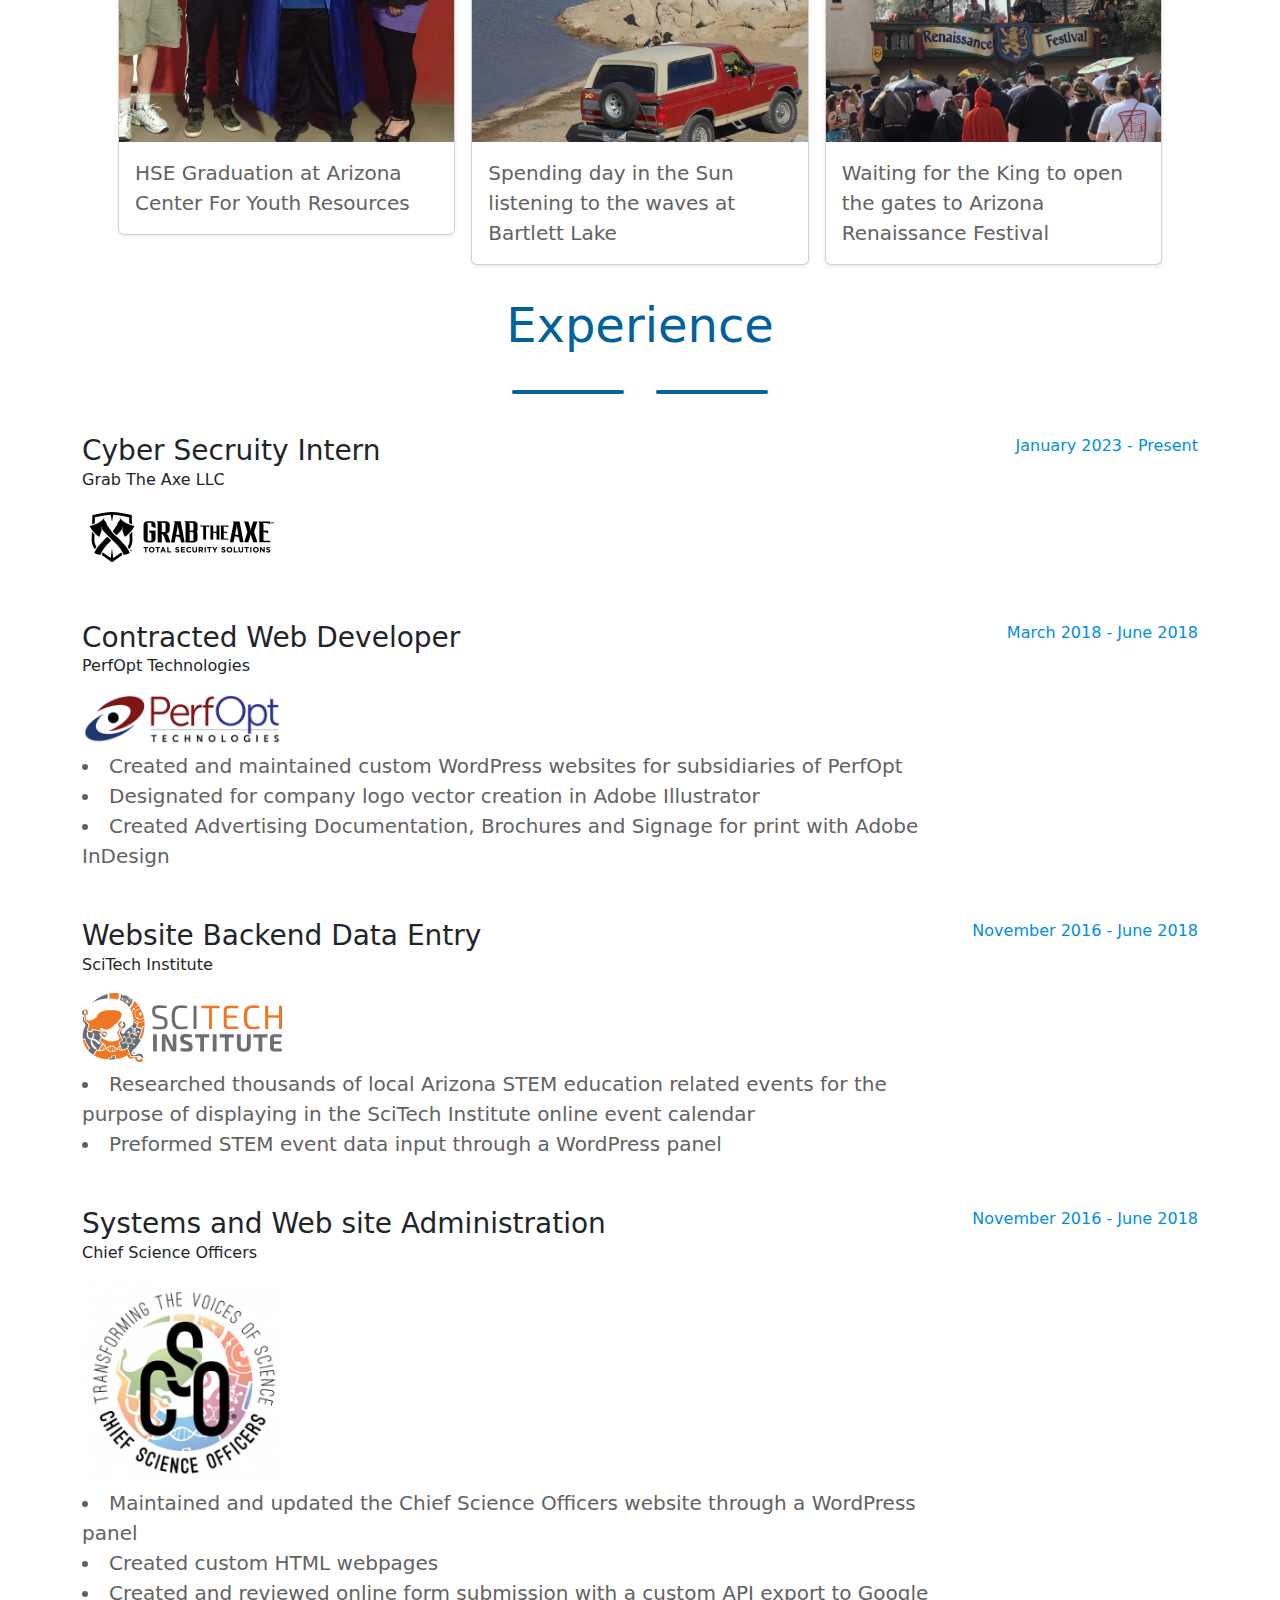
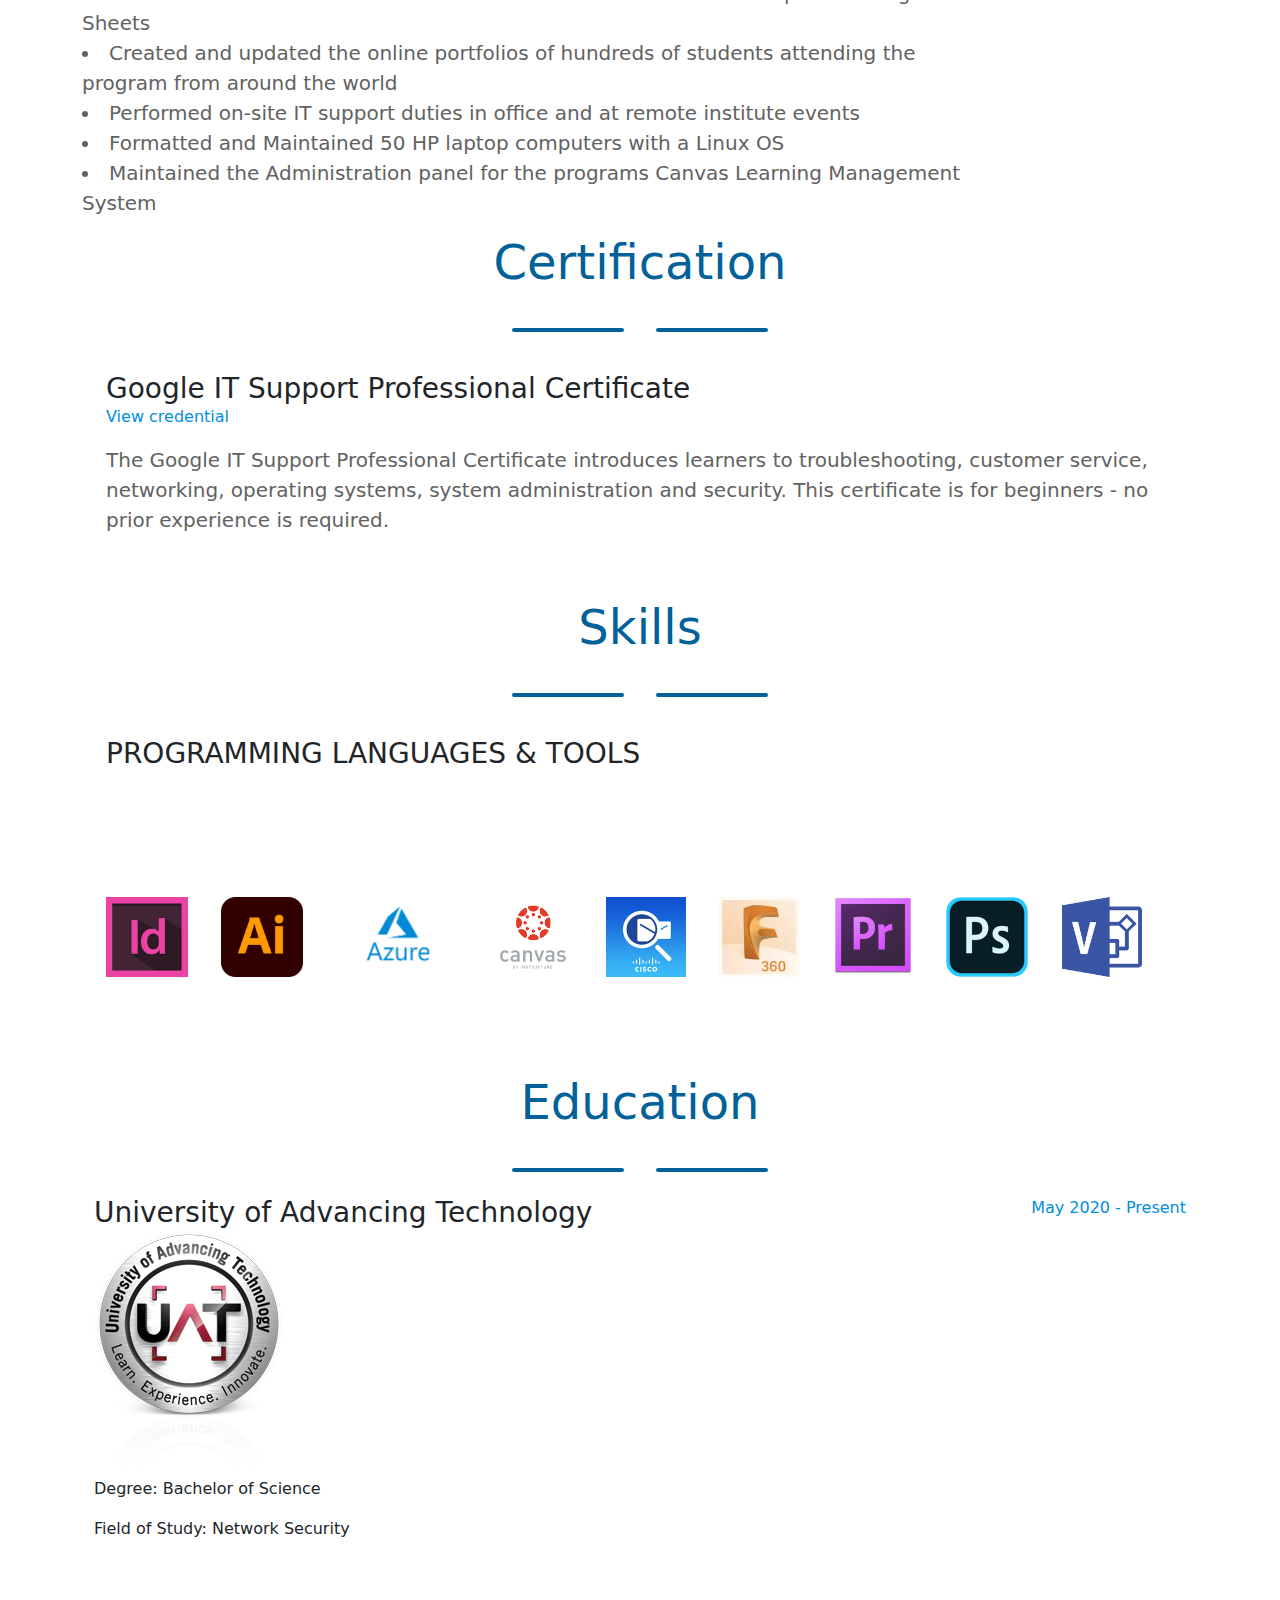
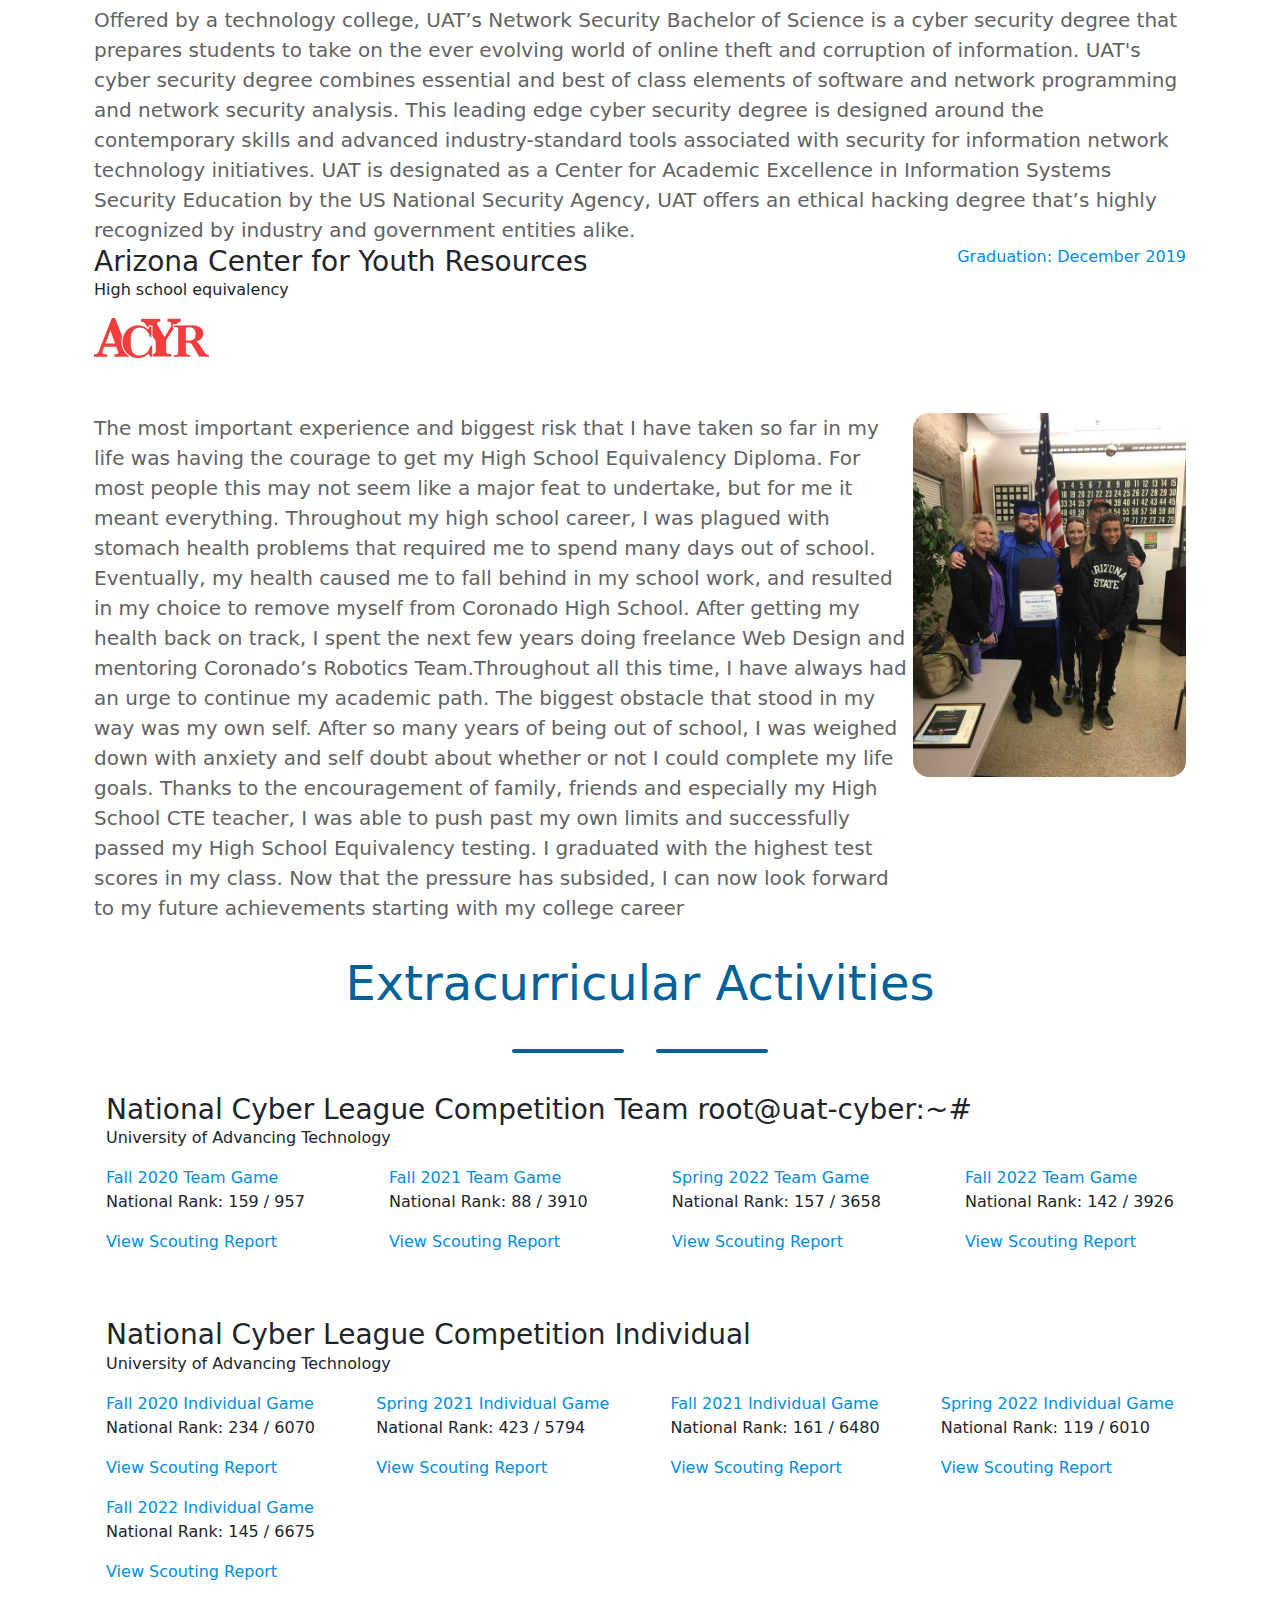
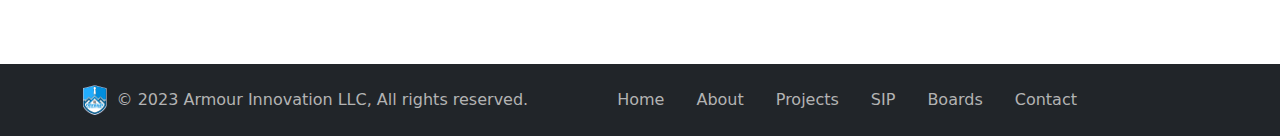
==== commit bf5d4059: "update" ====
--- a/about.html
+++ b/about.html
@@ -66,9 +66,57 @@
             <div class="text-name-about">Armour</div>
           </div>
             <p>Hi! I'm Chris</p>
-            <p>
+            <!-- <p>
             Ever since I was a young boy, I was fascinated with the way that the world had been built and interconnected. Throughout my life, my obsession with figuring out how everything works has grown and reinforced my passion for technology. This is why I am currently attending the University of Advancing Technology in Tempe, Arizona. I have decided on majoring in Network Security for my Bachelor of Science degree. UAT is designated as a Center for Academic Excellence in Information Systems Security Education by the US National Security Agency and is highly recognized by industry and government entities alike. While my education keeps me busy most days, I still make time to spend with my family and friends. When I have extra free time, I spend it working on my hobbies: vehicle repair, 3D printing and gaming. I am a technology enthusiast with a passion for learning.
-            </p>
+            </p> -->
+<p class="py-2">
+            I have always been driven by an unquenchable thirst for understanding the intricacies of our interconnected world. From a young age, my passion for technology has fueled my desire to explore and unravel the complexities of the digital realm, ultimately leading me to pursue a Bachelor of Science degree in Network Security at the prestigious University of Advancing Technology in Tempe, Arizona.
+            <p class="py-2">
+My journey began with a simple yet profound fascination with the first computer my family brought home—an IBM desktop running Windows 98. Though I was too young to fully comprehend the workings of the machine, the hours spent playing basic games under the guidance of my older sister ignited a spark that would become a lifelong passion.
+</p>
+<p class="py-2">
+As I ventured into adolescence, I found myself immersed in the world of social media, discovering the creative potential of platforms like MySpace. Eager to personalize my profile, I dove into learning CSS and HTML, unknowingly laying the groundwork for a successful freelance career in web design and administration during my high school years.
+</p>
+<p class="py-2">
+My technological pursuits didn't end there. Throughout high school, I continued to expand my skillset, taking a variety of technology courses, including computer repair and programming. This period of exploration led me to discover a love for robotics, and I became a founding member of the FIRST Robotics Competition team at Coronado High School. Here, I not only honed my technical prowess but also developed crucial teamwork and mentorship skills, which I later employed as a mentor for Hohokam Elementary's FIRST Lego League Team.
+</p>
+<p class="py-2">
+During my high school years, persistent health issues significantly impacted my attendance and academic performance. Faced with these challenges, I refused to let my circumstances define me. After taking the time to focus on my health, I made the difficult decision to pursue my High School Equivalency Diploma. Thanks to the unwavering support of my family, friends, and a particularly influential former teacher, I overcame my self-doubt and anxiety to graduate with the highest test scores in my class.
+</p>
+<p class="py-2">
+This former teacher not only provided emotional support but also recognized my technical abilities and offered me multiple employment opportunities as a systems administrator contractor. Fondly referred to as the "Technical Wizard," I was able to continue honing my skills while making valuable contributions to my school's technology infrastructure. This experience further solidified my passion for technology and reinforced my resolve to pursue higher education in the field.
+In my journey to promote STEAM education, I have been actively involved with the SciTech Institute and played a supportive role in the Chief Science Officers (CSO) program. These experiences have allowed me to contribute to my community while inspiring and empowering others to pursue STEAM-related careers.
+</p>
+<p class="py-2">
+As a member of the SciTech team, I have been responsible for data entry, specifically posting STEAM events to help promote community engagement and awareness. This work has allowed me to connect with various nonprofit organizations, industry leaders, and academia, which has helped build a world-class community with a strong understanding of STEAM.
+</p>
+<p class="py-2">
+Although I was not directly part of the CSO program, I played a crucial role as a systems administrator during the event. My responsibilities included web development and IT support, ensuring that the event ran smoothly and participants had access to the necessary resources. This involvement allowed me to work closely with CSOs, advisors, and industry mentors, further strengthening my passion for technology and STEAM education.
+</p>
+<p class="py-2">
+My commitment to promoting STEAM education extends beyond my involvement with the SciTech Institute and the CSO program. I was also part of a startup initiative focused on creating a STEAM after-school program for middle school students. Although the program did not get off the ground, this experience provided me with valuable insights into the challenges and opportunities associated with launching educational programs for young students.
+</p>
+<p class="py-2">
+Being part of this startup allowed me to explore innovative ways to engage middle school students in STEAM education and further refine my skills in program development, project management, and collaboration with like-minded individuals. Despite the program not materializing, the lessons I learned and the connections I made have contributed to my personal and professional growth in the STEAM field.
+</p>
+<p class="py-2">
+As I continue to pursue my academic and professional goals, I remain dedicated to promoting STEAM awareness and fostering a culture of curiosity, innovation, and collaboration. I am eager to apply the knowledge and experiences gained from my involvement with the SciTech Institute, the CSO program, and the STEAM after-school program initiative to make a lasting impact in the world of technology and STEAM education.
+</p>
+<p class="py-2">
+These experiences with both the SciTech Institute and the CSO program have been integral to my passion for technology and STEAM education. They have allowed me to make a tangible impact on my community while inspiring the next generation of global leaders in the STEAM fields. As I continue to pursue my academic and professional goals, I remain committed to promoting STEAM awareness and fostering a culture of curiosity, innovation, and collaboration.
+</p>
+<p class="py-2">
+My academic accomplishments unlocked new doors, allowing me to continue applying my technology skills in various capacities. I mentored robotics teams at Coronado High School, pursued freelance web design projects, and even served as a Systems administrator for my alma mater. Each experience solidified my passion for technology and fueled my resolve to further my education at the University of Advancing Technology.
+</p>
+<p class="py-2">
+Since enrolling at UAT, I've had the privilege of participating in the National Cyber League Competition, both individually and as a member of a team. My consistent high rankings in these competitions stand as a testament to my dedication, skill, and potential in the field of network security.
+</p>
+<p class="py-2">
+Despite my rigorous academic schedule, I make it a point to maintain a healthy work-life balance. When I'm not immersed in my studies or engaging in extracurricular activities, I unwind by indulging in my hobbies of vehicle repair, 3D printing, and gaming. I also cherish the time spent with my family and friends, who have provided unwavering support throughout my journey.
+</p>
+<p class="py-2">
+My story is one of resilience, determination, and a boundless passion for technology. As I forge ahead in my academic and professional pursuits, I remain committed to pushing the boundaries of my capabilities, learning from every experience, and using my skills to create a positive impact on the world around me.
+</p>
          </div>
          <div class="col-lg-3">
           <img src="assets/img/profile-about.jpg" class="img-profile-about" />
@@ -207,7 +255,7 @@
                         <img src="assets/img/logo-GTA.png" alt="Grab The Axe Logo" class="img-fluid" style="max-width: 200px; height: auto;"/>
                       </a>
                     </div>
-                    <p>Bring to the table win-win survival strategies to ensure proactive domination. At the end of the day, going forward, a new normal that has evolved from generation X is on the runway heading towards a streamlined cloud solution. User generated content in real-time will have multiple touchpoints for offshoring.</p>
+                    <p></p>
                 </div>
                 <div class="flex-shrink-0 clr-lightblue"><span >​January 2023 - Present</span></div>
             </div>
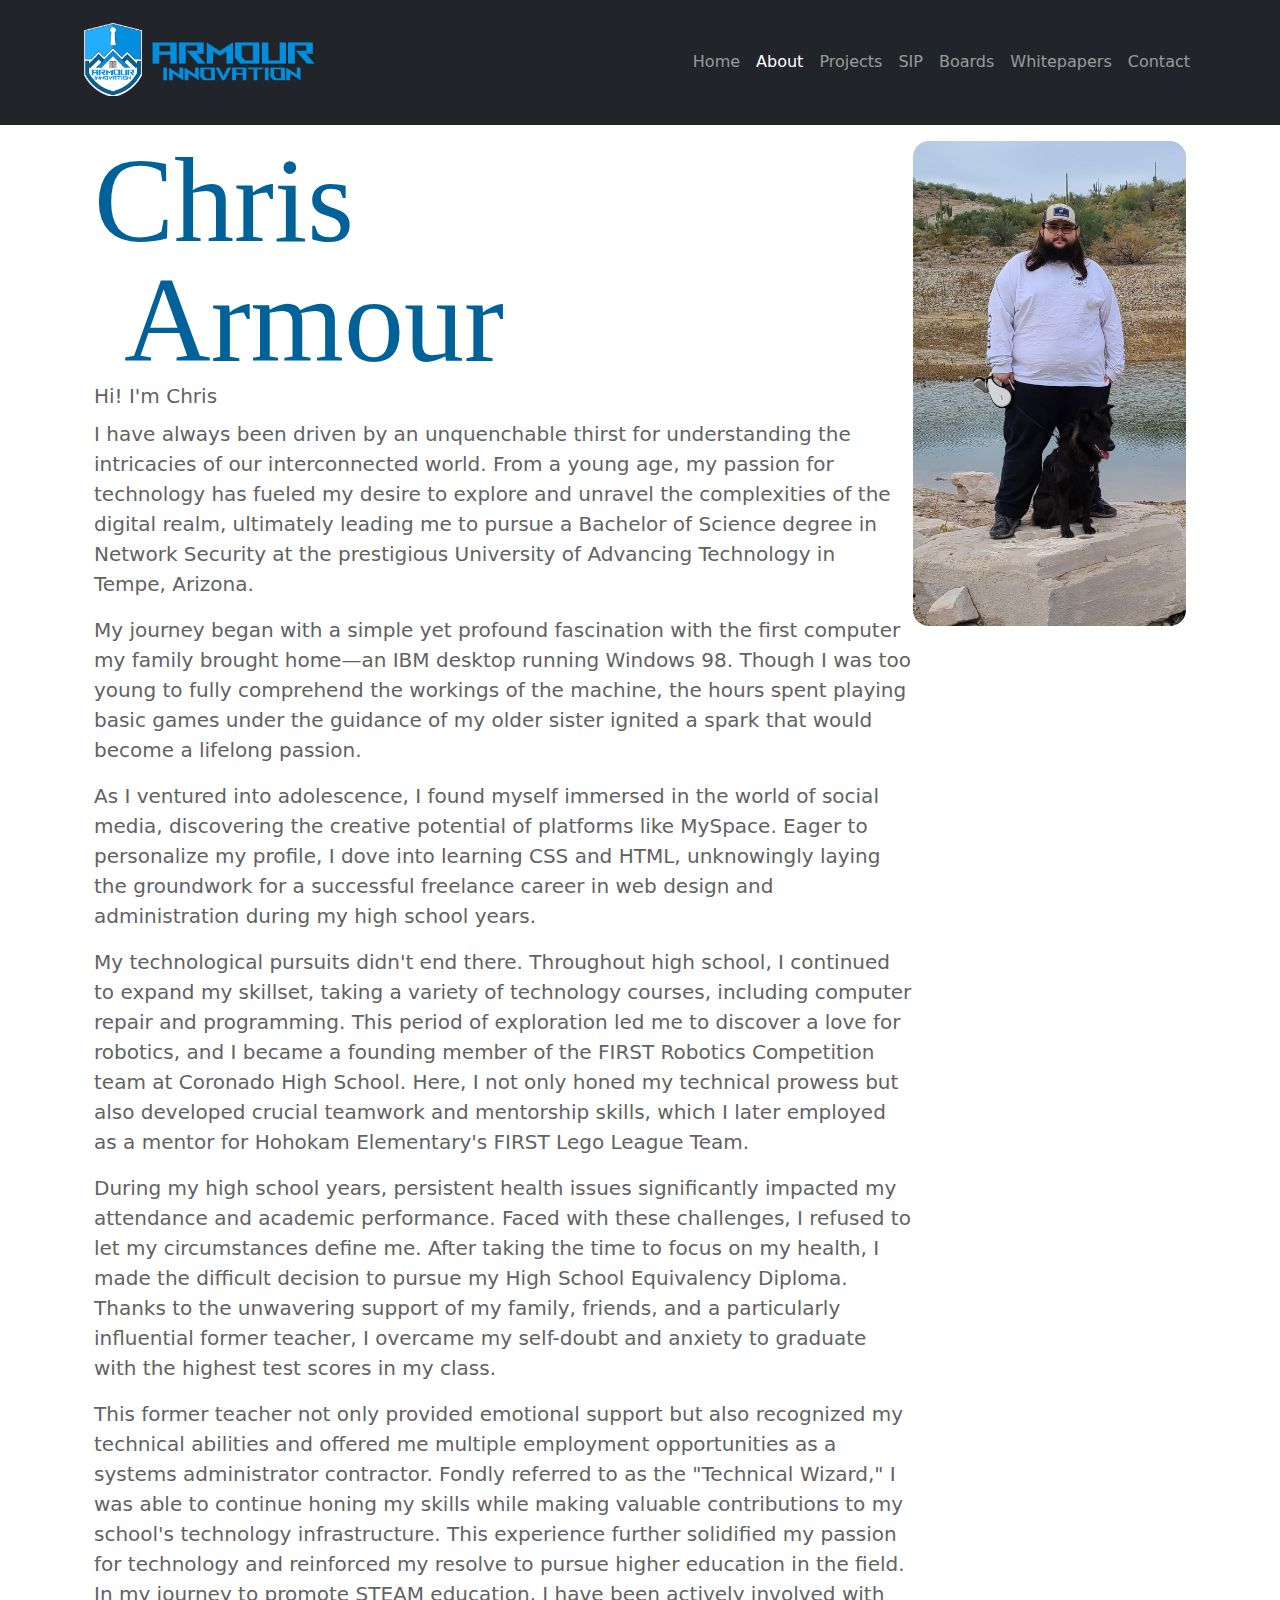
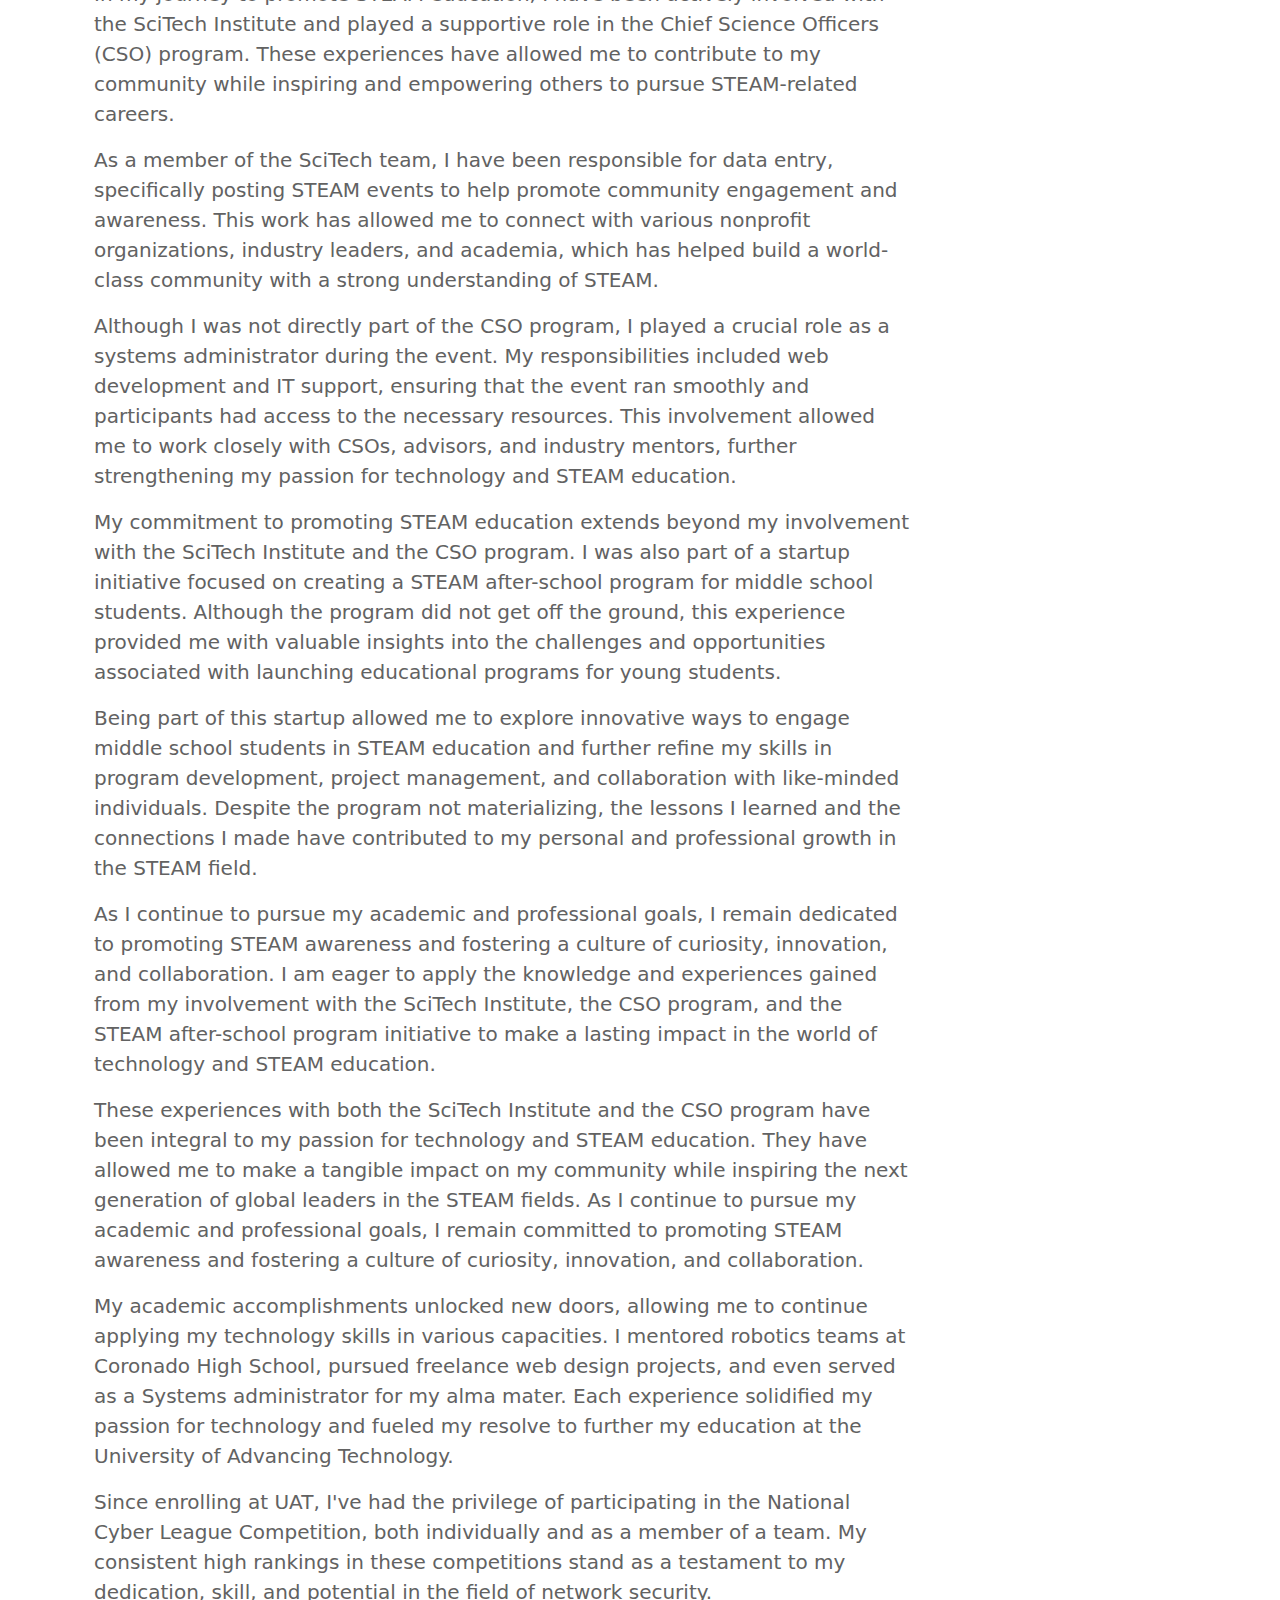
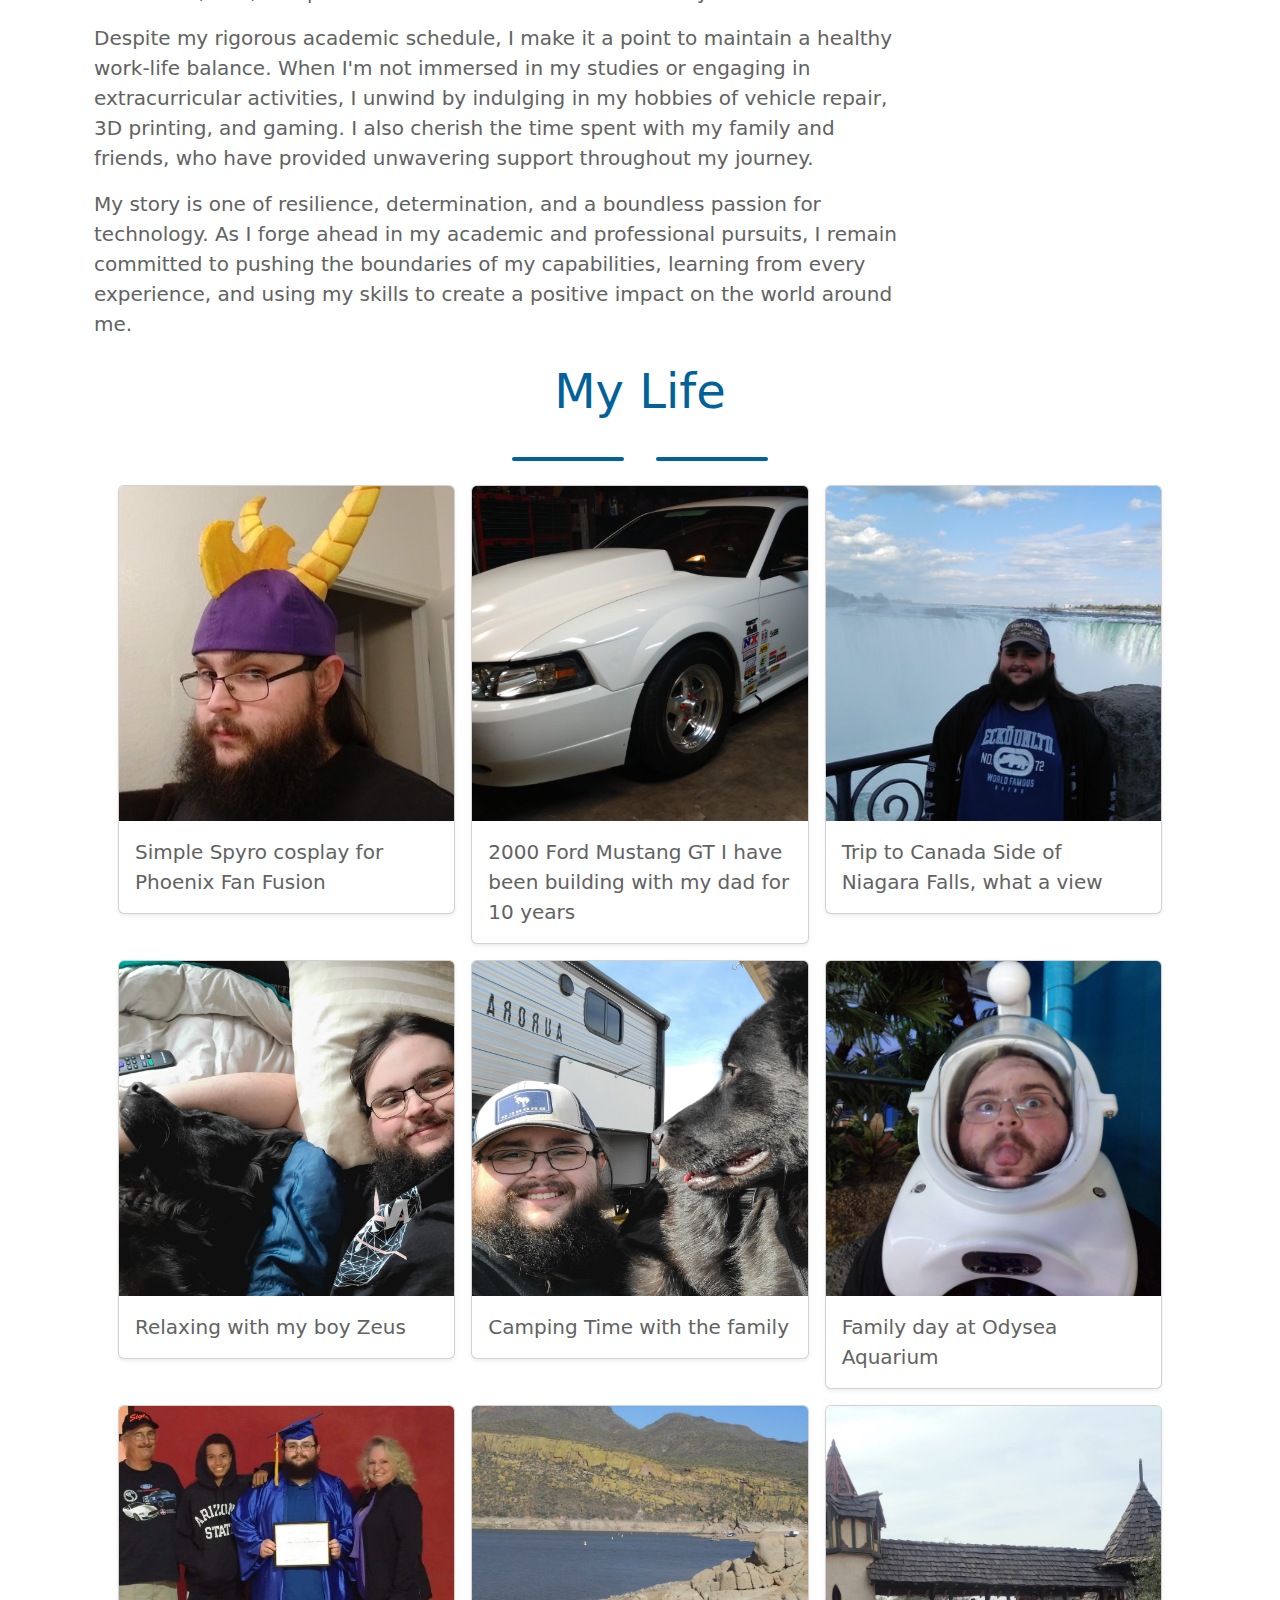
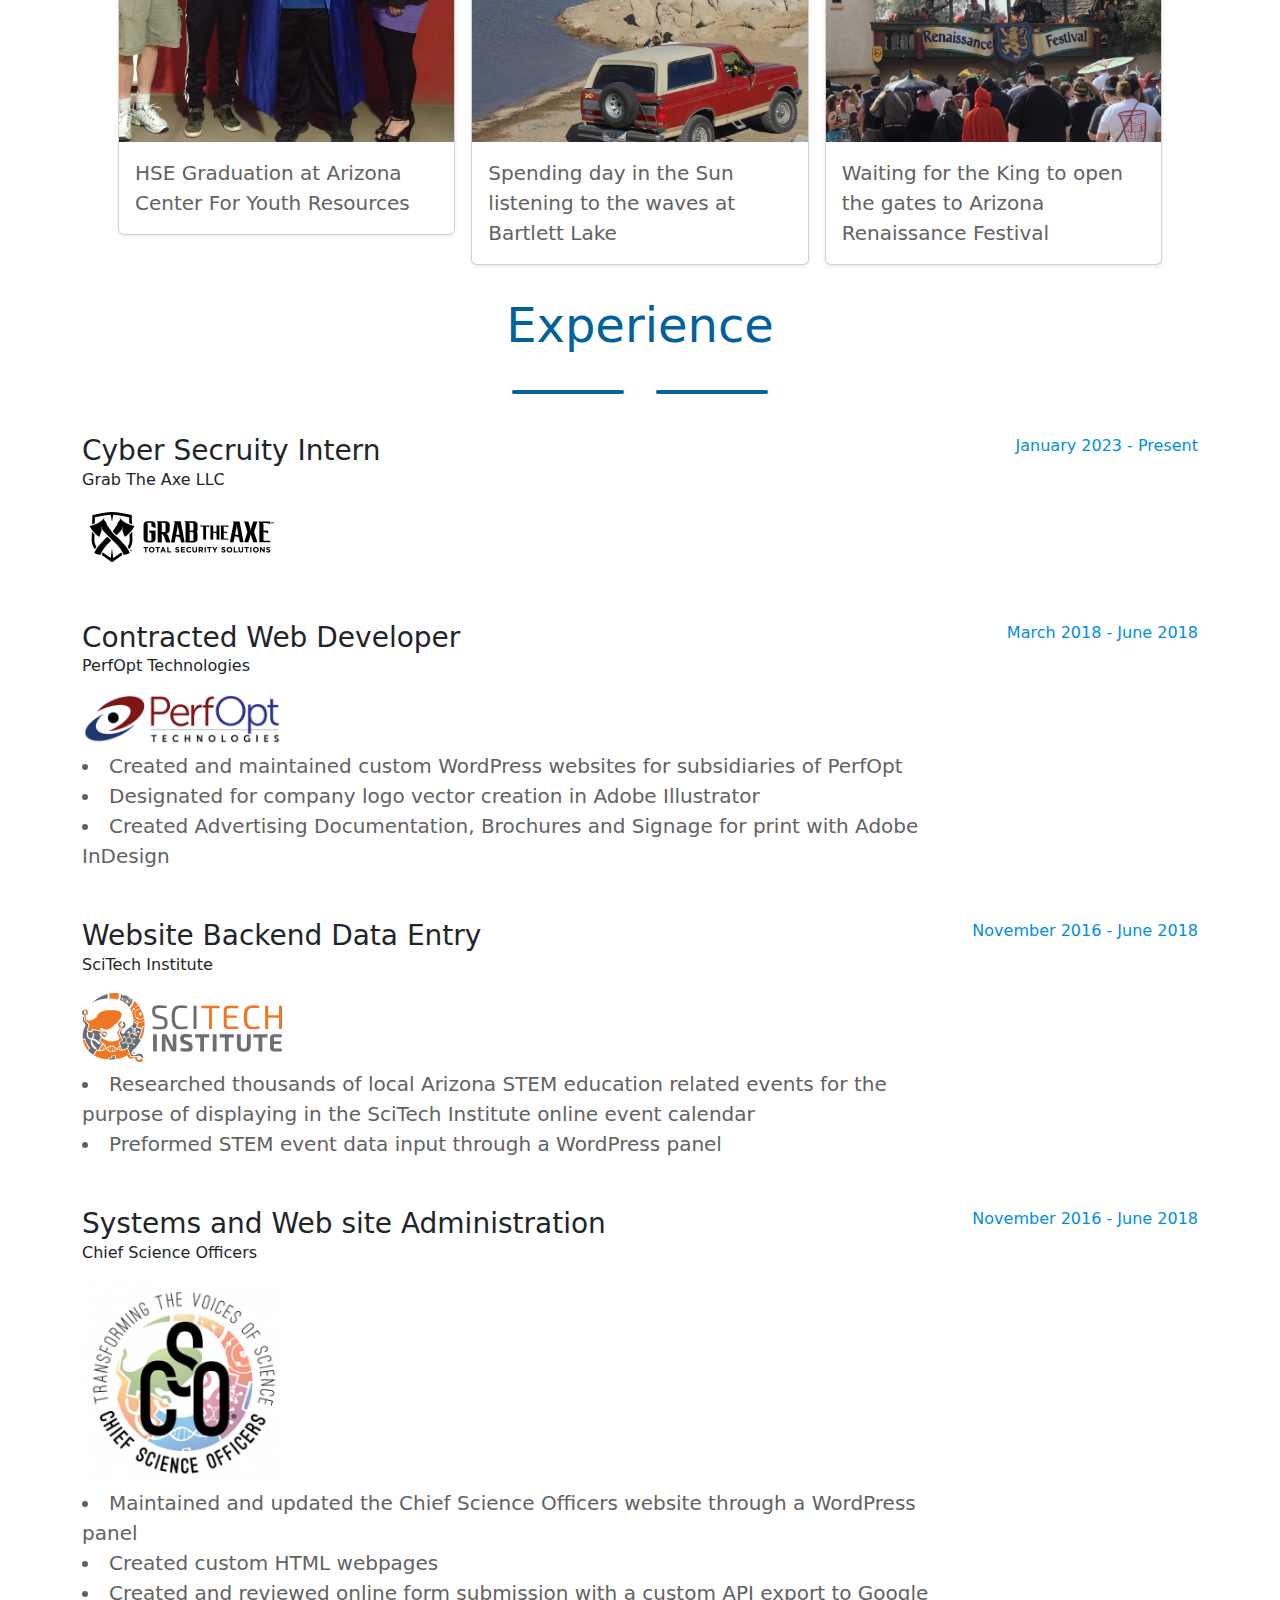
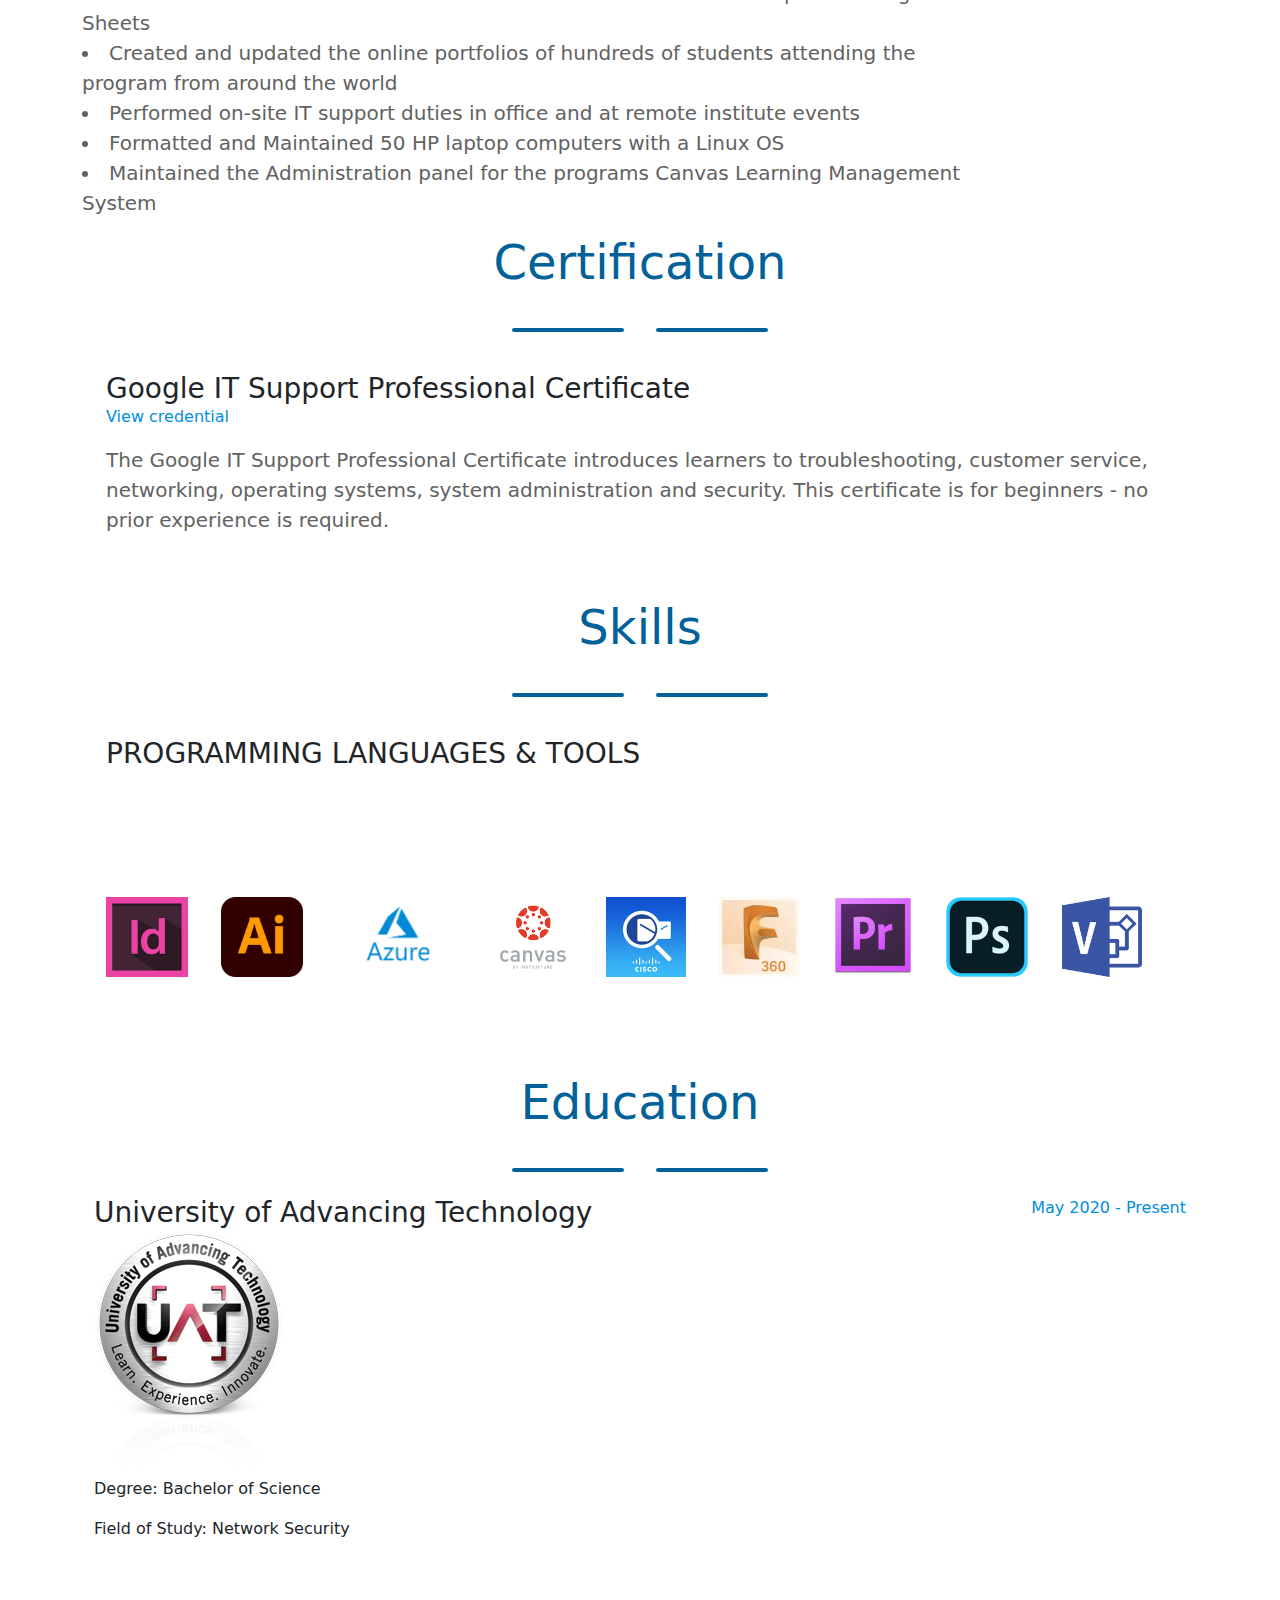
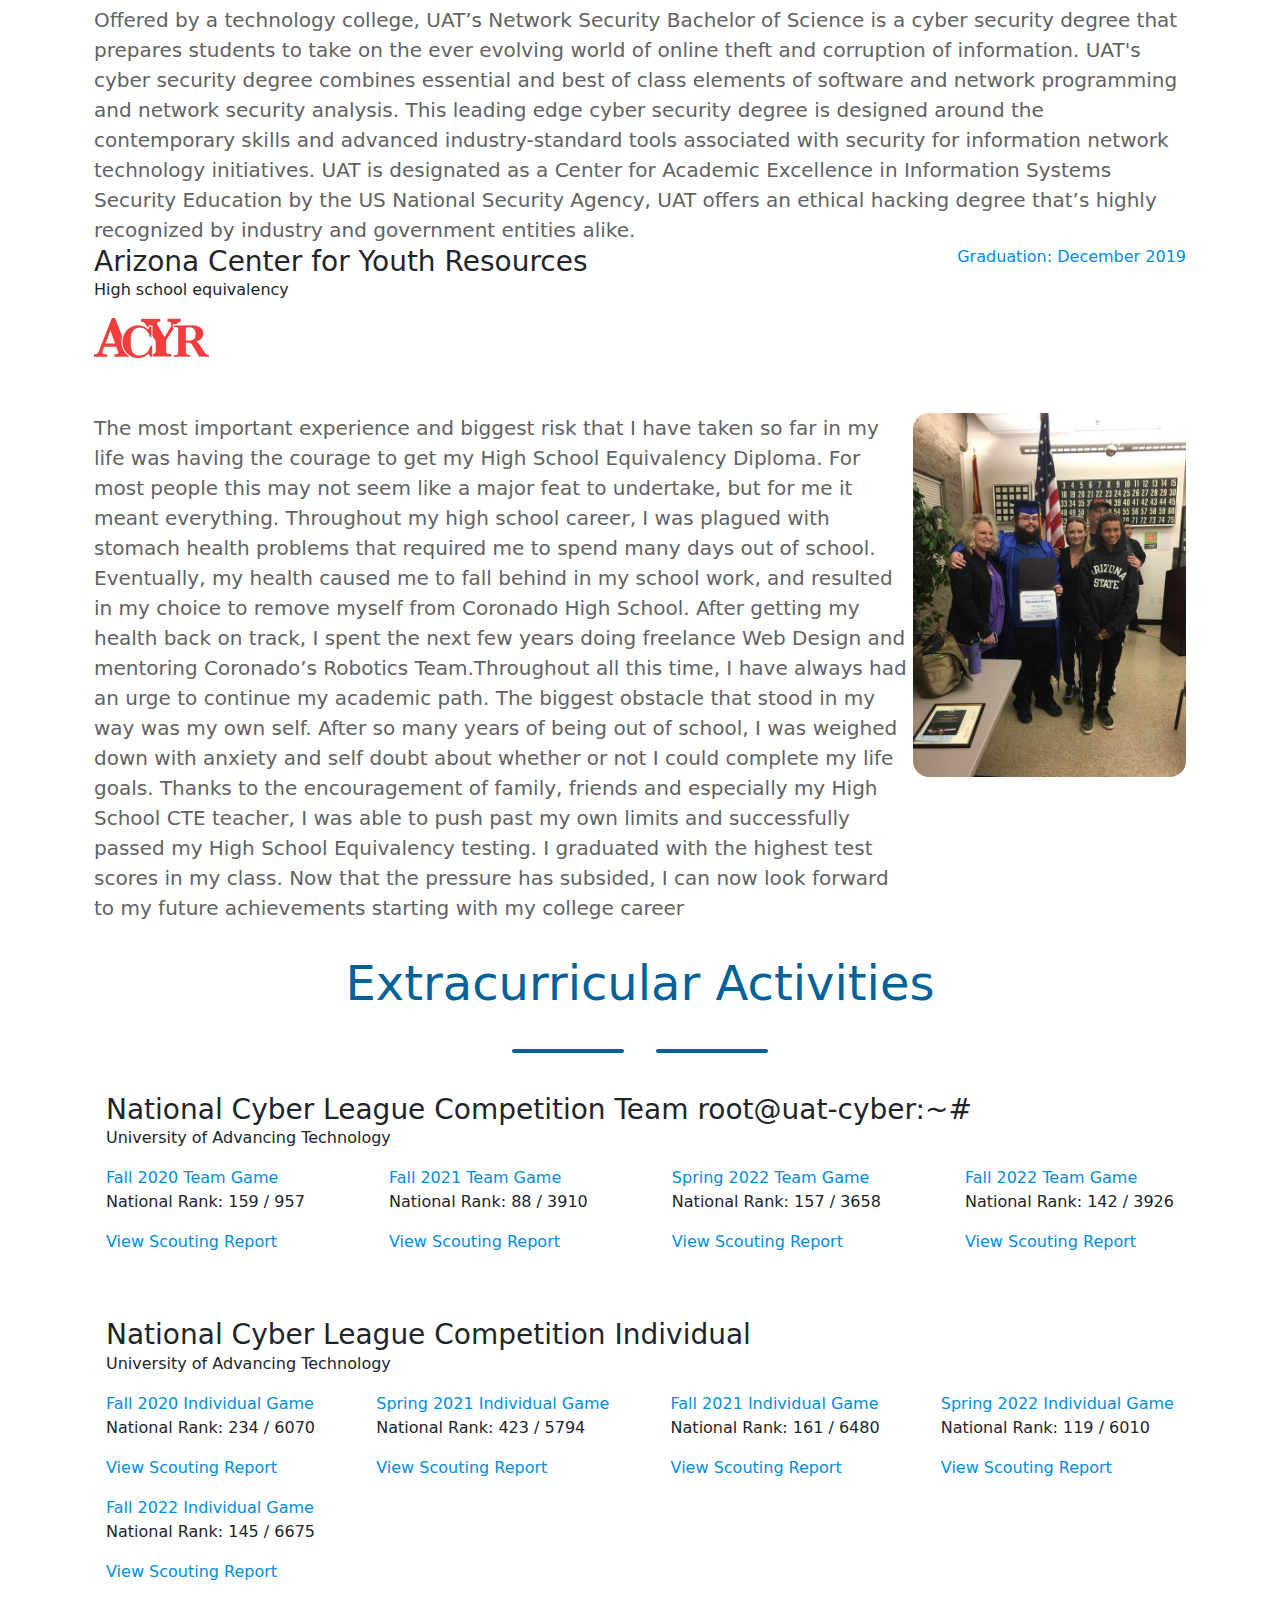
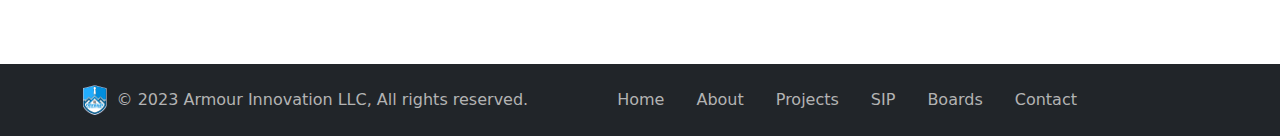
==== commit 5b4da1a0: "update" ====
--- a/about.html
+++ b/about.html
@@ -24,10 +24,10 @@
           <div class="collapse navbar-collapse" id="navbarNav">
             <ul class="ms-auto navbar-nav">
               <li class="nav-item">
-                <a class="nav-link active" aria-current="page" href="/">Home</a>
+                <a class="nav-link" href="/">Home</a>
               </li>
               <li class="nav-item dropdown">
-                <a class="nav-link" href="/about.html">
+                <a class="nav-link active" aria-current="page" href="/about.html">
                   About
                 </a>
                 <ul class="dropdown-menu" aria-labelledby="navbarDropdown">
@@ -46,6 +46,9 @@
               </li>
               <li class="nav-item">
                 <a class="nav-link" href="/boards.html">Boards</a>
+              </li>
+              <li class="nav-item">
+                <a class="nav-link" href="/whitepapers.html">Whitepapers</a>
               </li>
               <li class="nav-item">
                 <a class="nav-link" href="/contact.html">Contact</a>
--- a/assets/css/style.css
+++ b/assets/css/style.css
@@ -330,4 +330,92 @@
 
   .dropdown:hover .dropdown-menu{
     display: block;
+  }
+
+  /* Swiper */
+  .swiper {
+    user-select: none;
+    box-sizing: border-box;
+    overflow: hidden;
+    width: 100%;
+
+    height: 400px;
+
+    padding-top: 0px;
+    padding-bottom: 0px;
+  }
+
+  .swiper-slide {
+    display: flex;
+    align-items: center;
+    justify-content: center;
+    width: 100%;
+    height: 100%;
+    color: #fff;
+    overflow: hidden;
+    position: relative;
+    box-sizing: border-box;
+
+    background-color: rgba(51, 51, 51, 1);
+
+    border-radius: 0px;
+  }
+
+  .swiper-slide-content {
+    width: 100%;
+    height: 100%;
+    display: flex;
+    flex-direction: column;
+    position: relative;
+    z-index: 1;
+    box-sizing: border-box;
+    padding: 48px 48px;
+
+    align-items: center;
+    justify-content: flex-end;
+    text-align: center;
+  }
+
+  .swiper-slide-title {
+    font-size: 21px;
+    font-weight: bold;
+    letter-spacing: 0.03em;
+    color: rgba(255, 255, 255, 1);
+  }
+
+  .swiper-slide-text {
+    max-width: 640px;
+    font-size: 14px;
+    line-height: 1.4;
+    color: rgba(255, 255, 255, 1);
+  }
+
+  .swiper-slide-title + .swiper-slide-text {
+    margin-top: 8px;
+  }
+
+  .swiper-zoom-container {
+    position: absolute;
+    left: 0;
+    top: 0;
+    width: 100%;
+    height: 100%;
+  }
+
+  .swiper-slide-image {
+    position: absolute;
+    object-fit: cover;
+
+    left: 0%;
+    top: 0%;
+    width: 100%;
+    height: 100%;
+
+    z-index: 0;
+  }
+
+  .video-thumbnail {
+    width: 100%;
+    aspect-ratio: 16/9;
+    cursor: pointer;
   }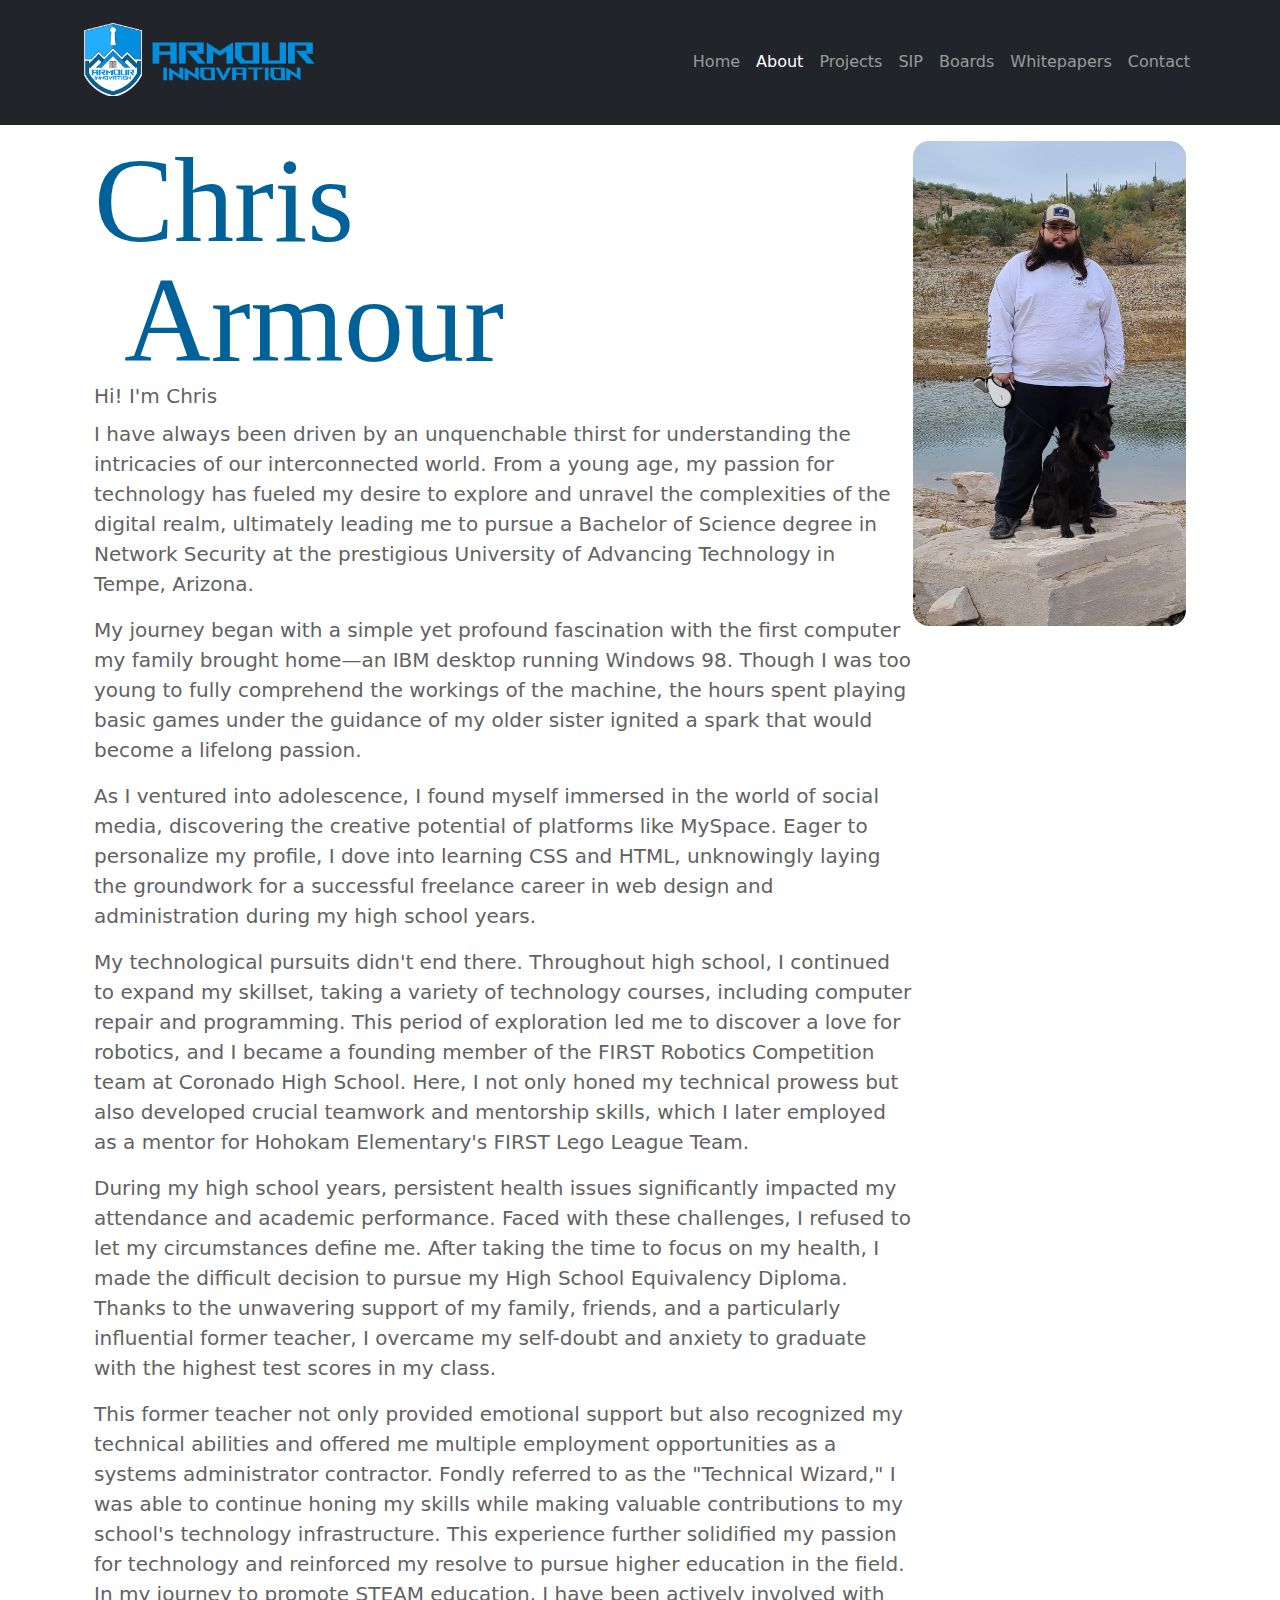
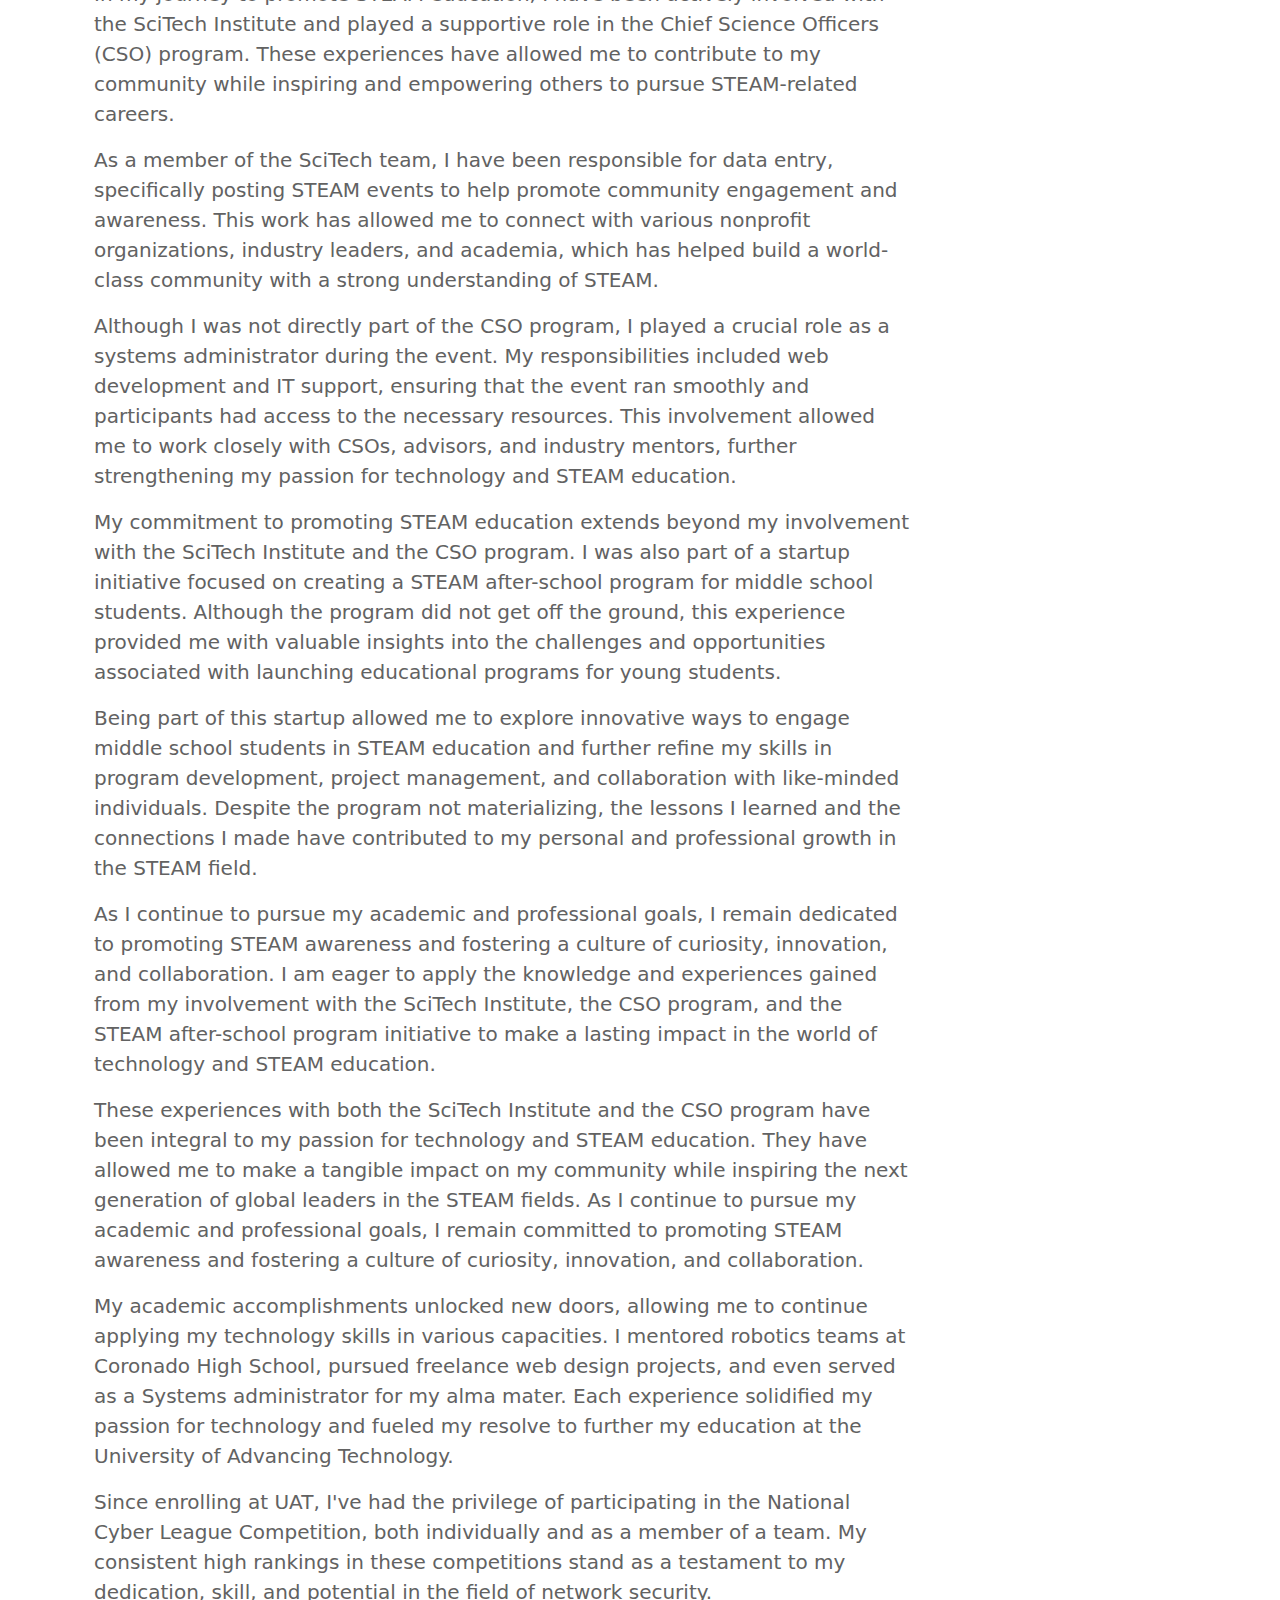
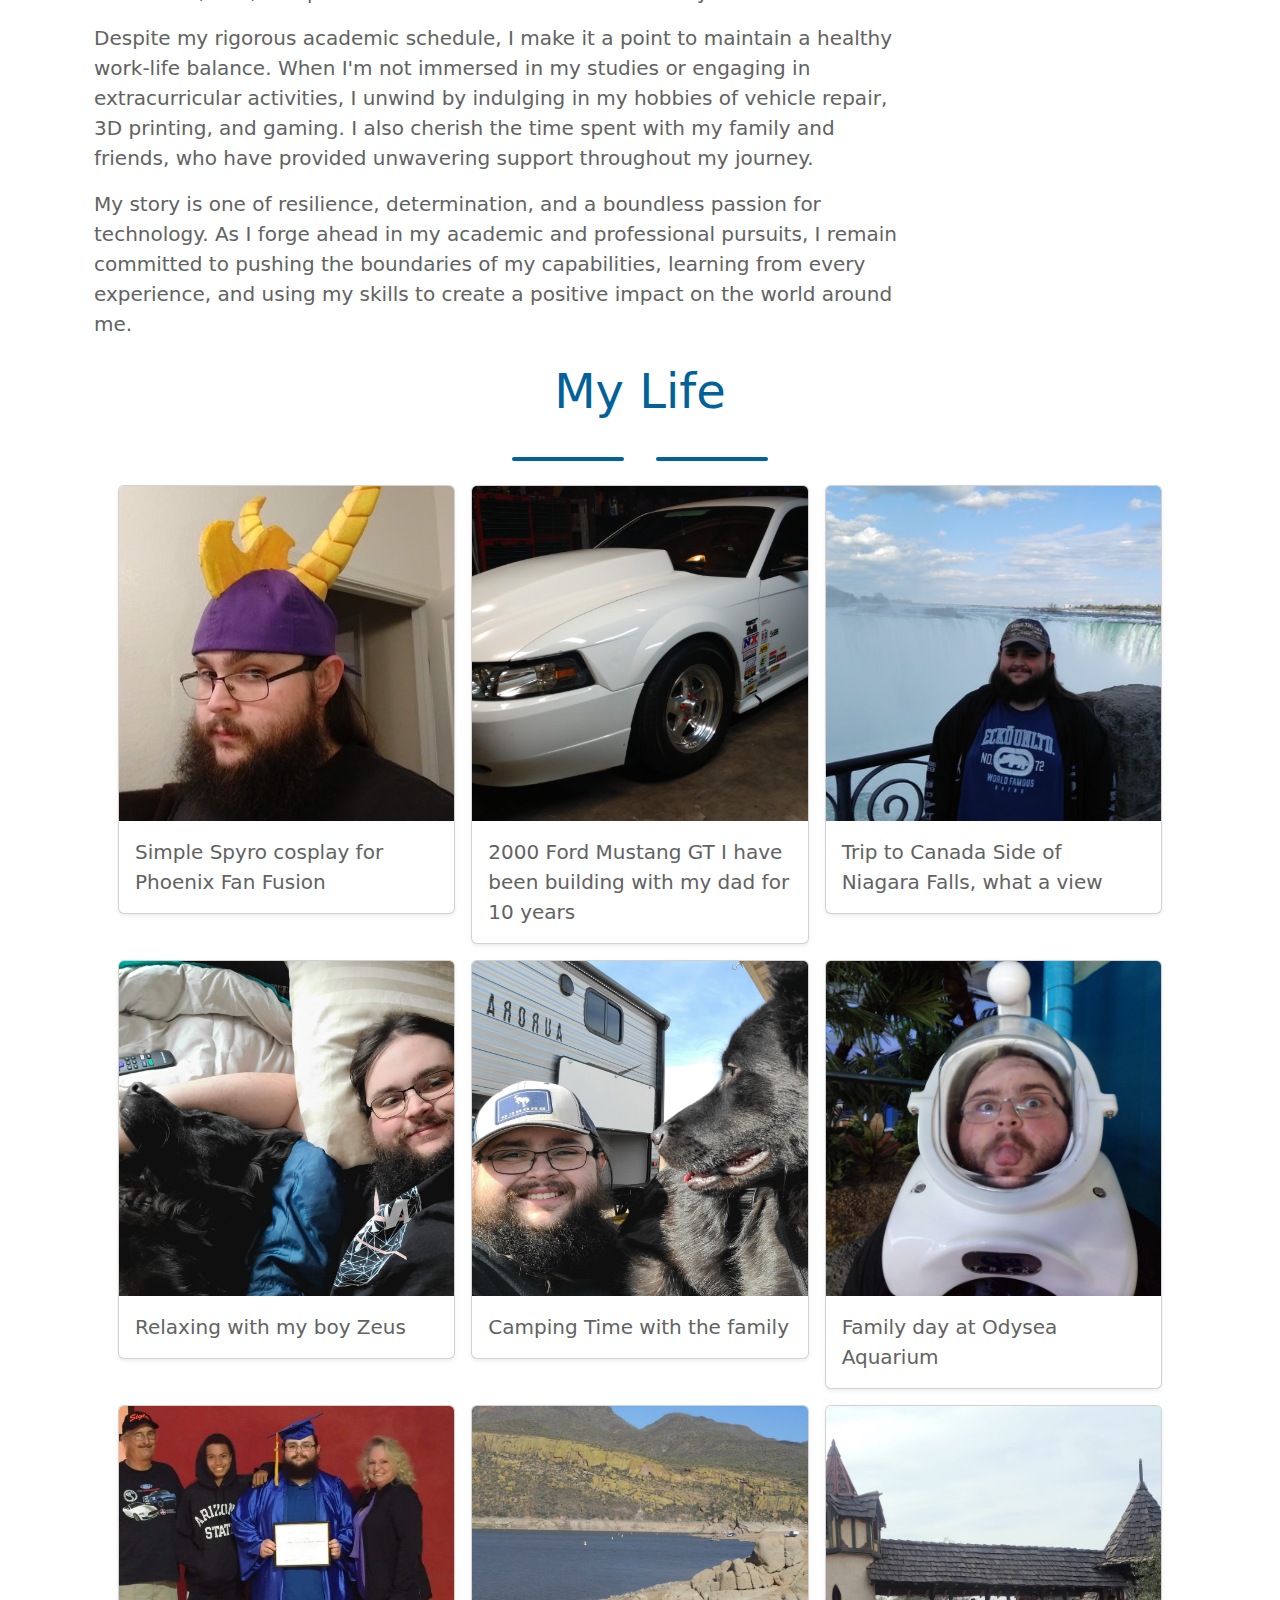
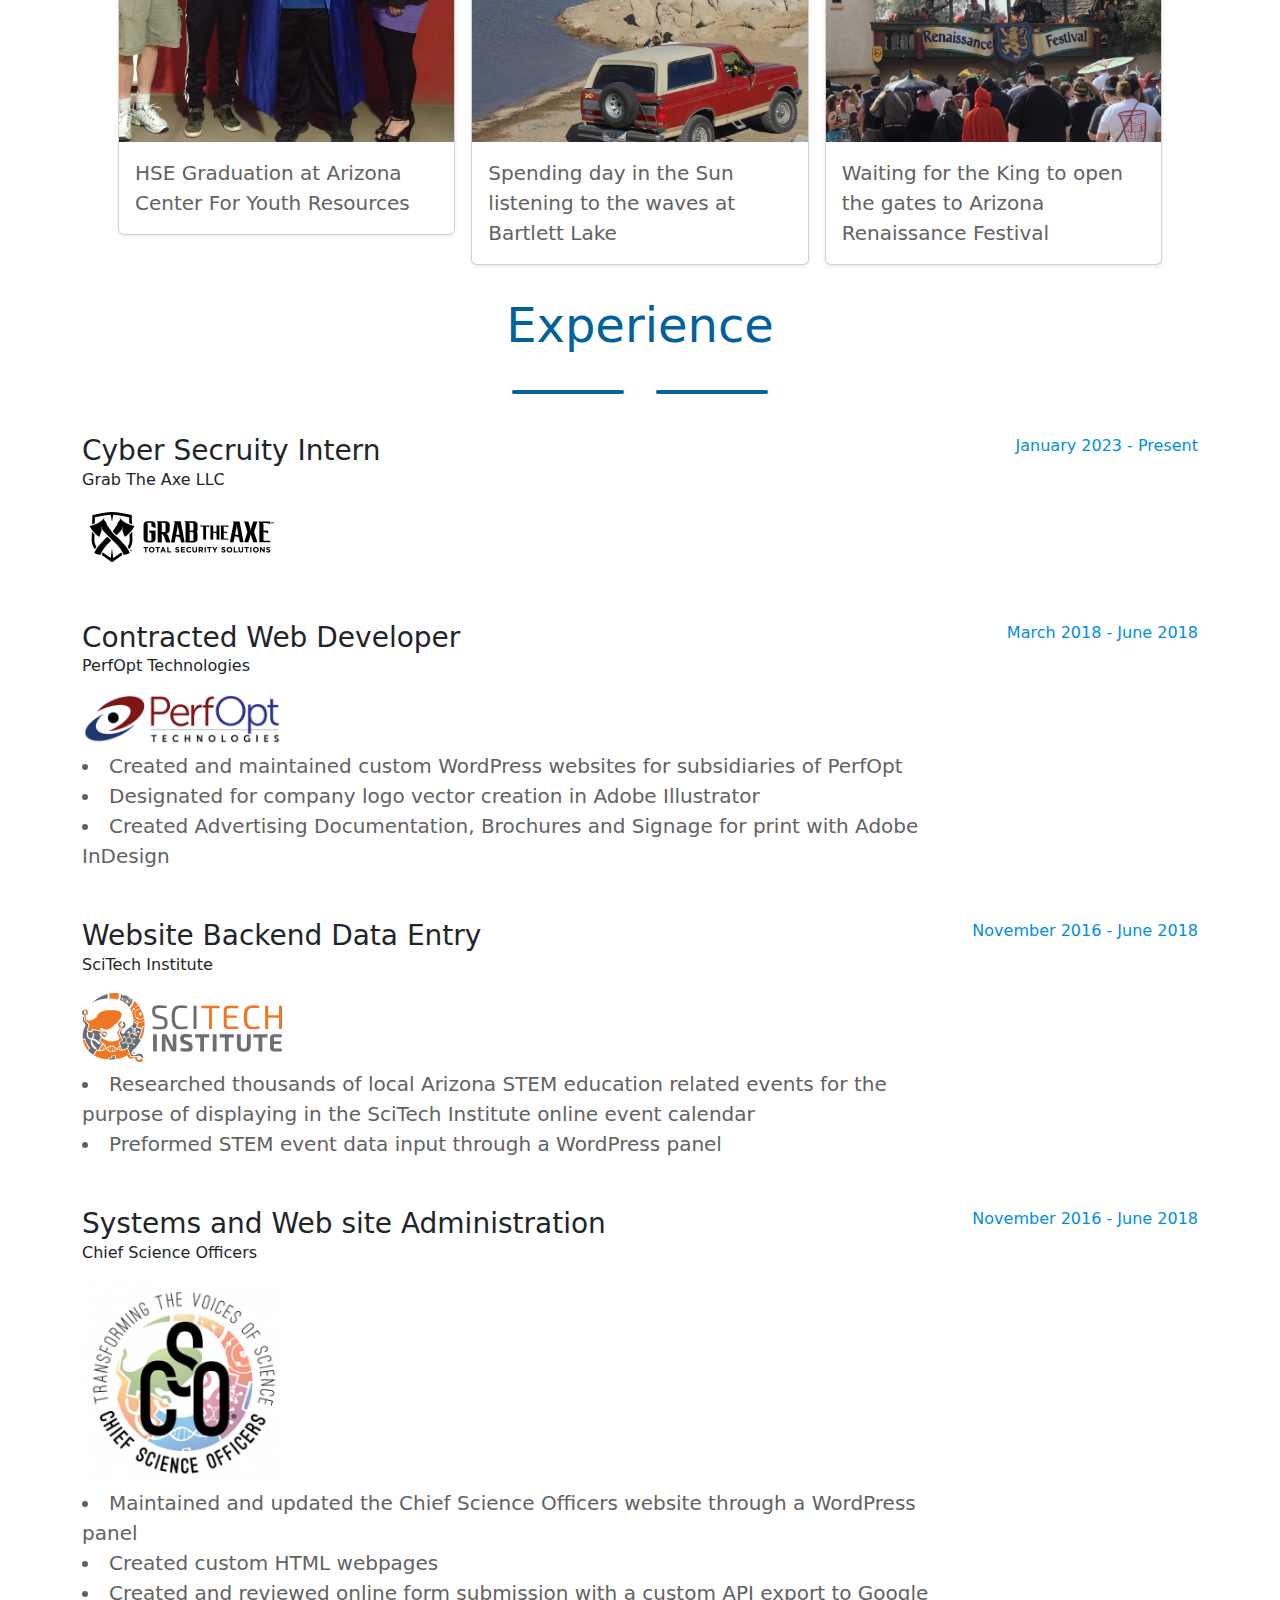
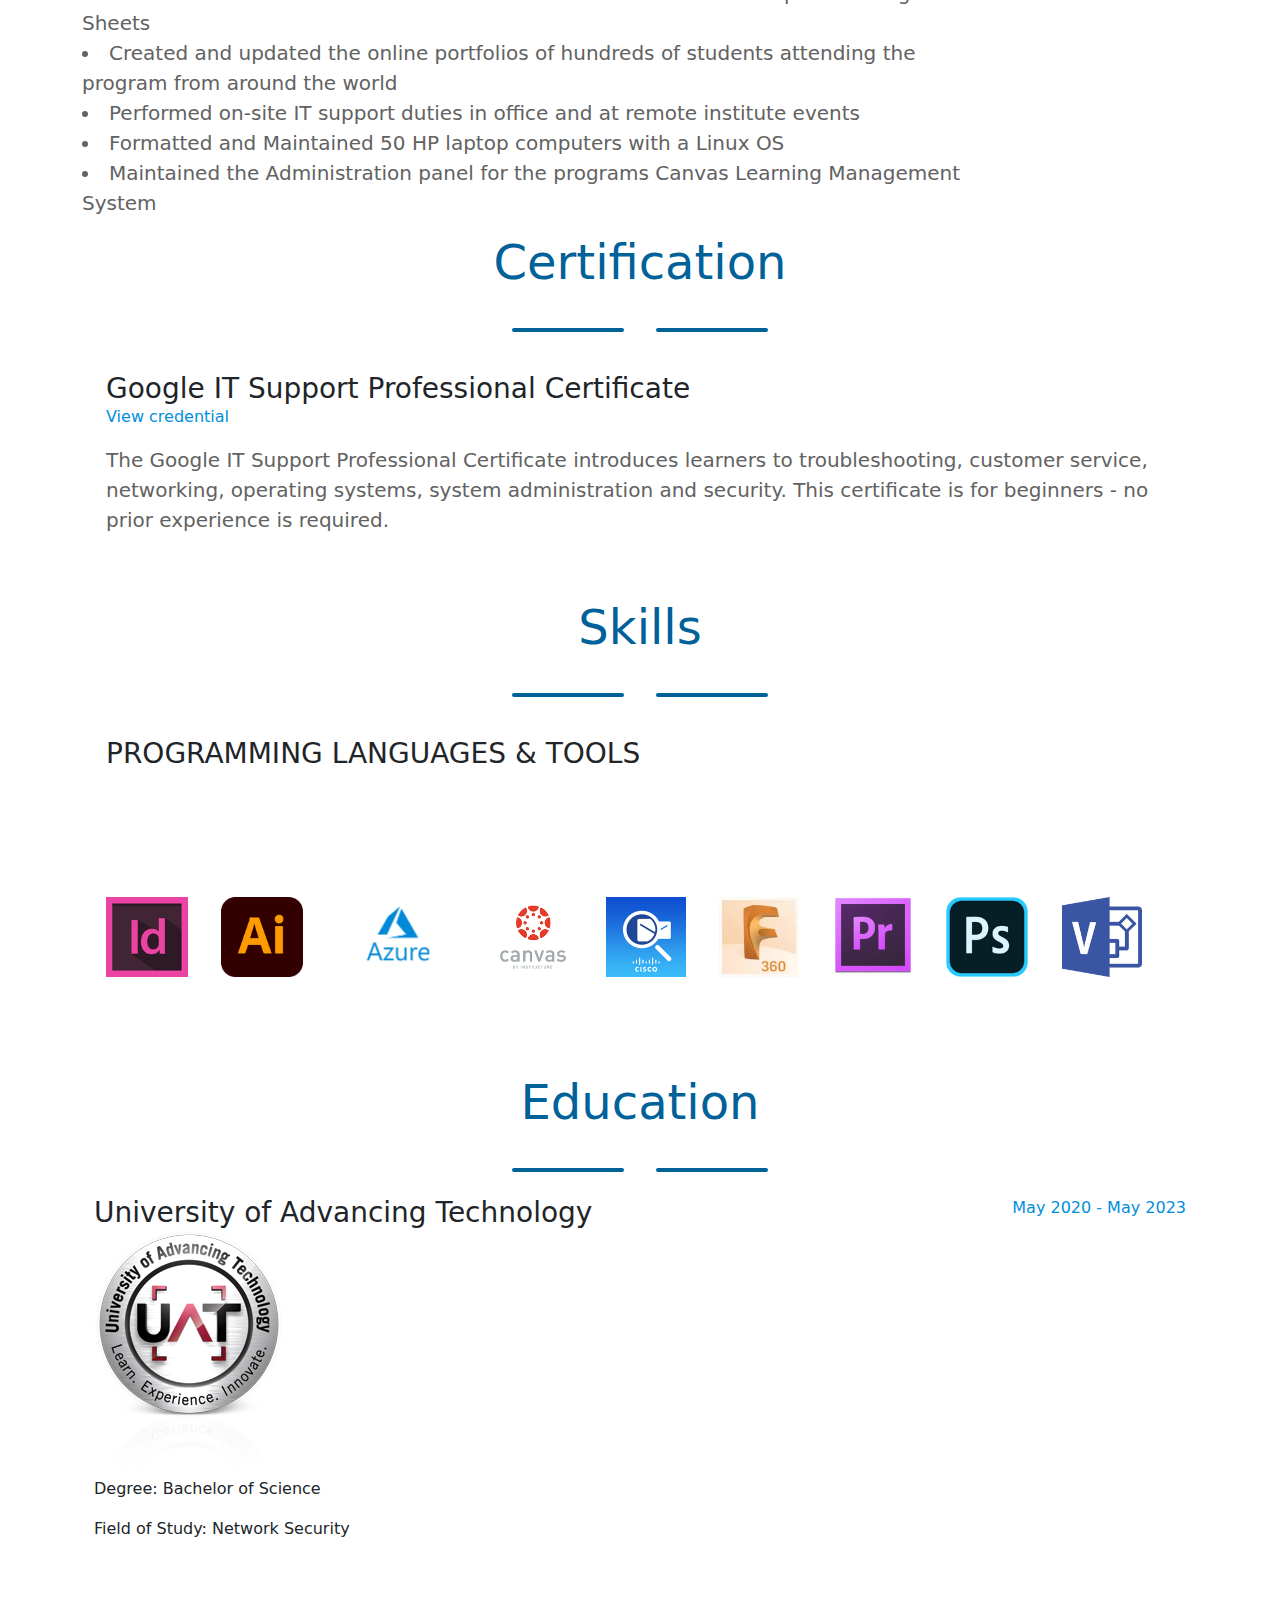
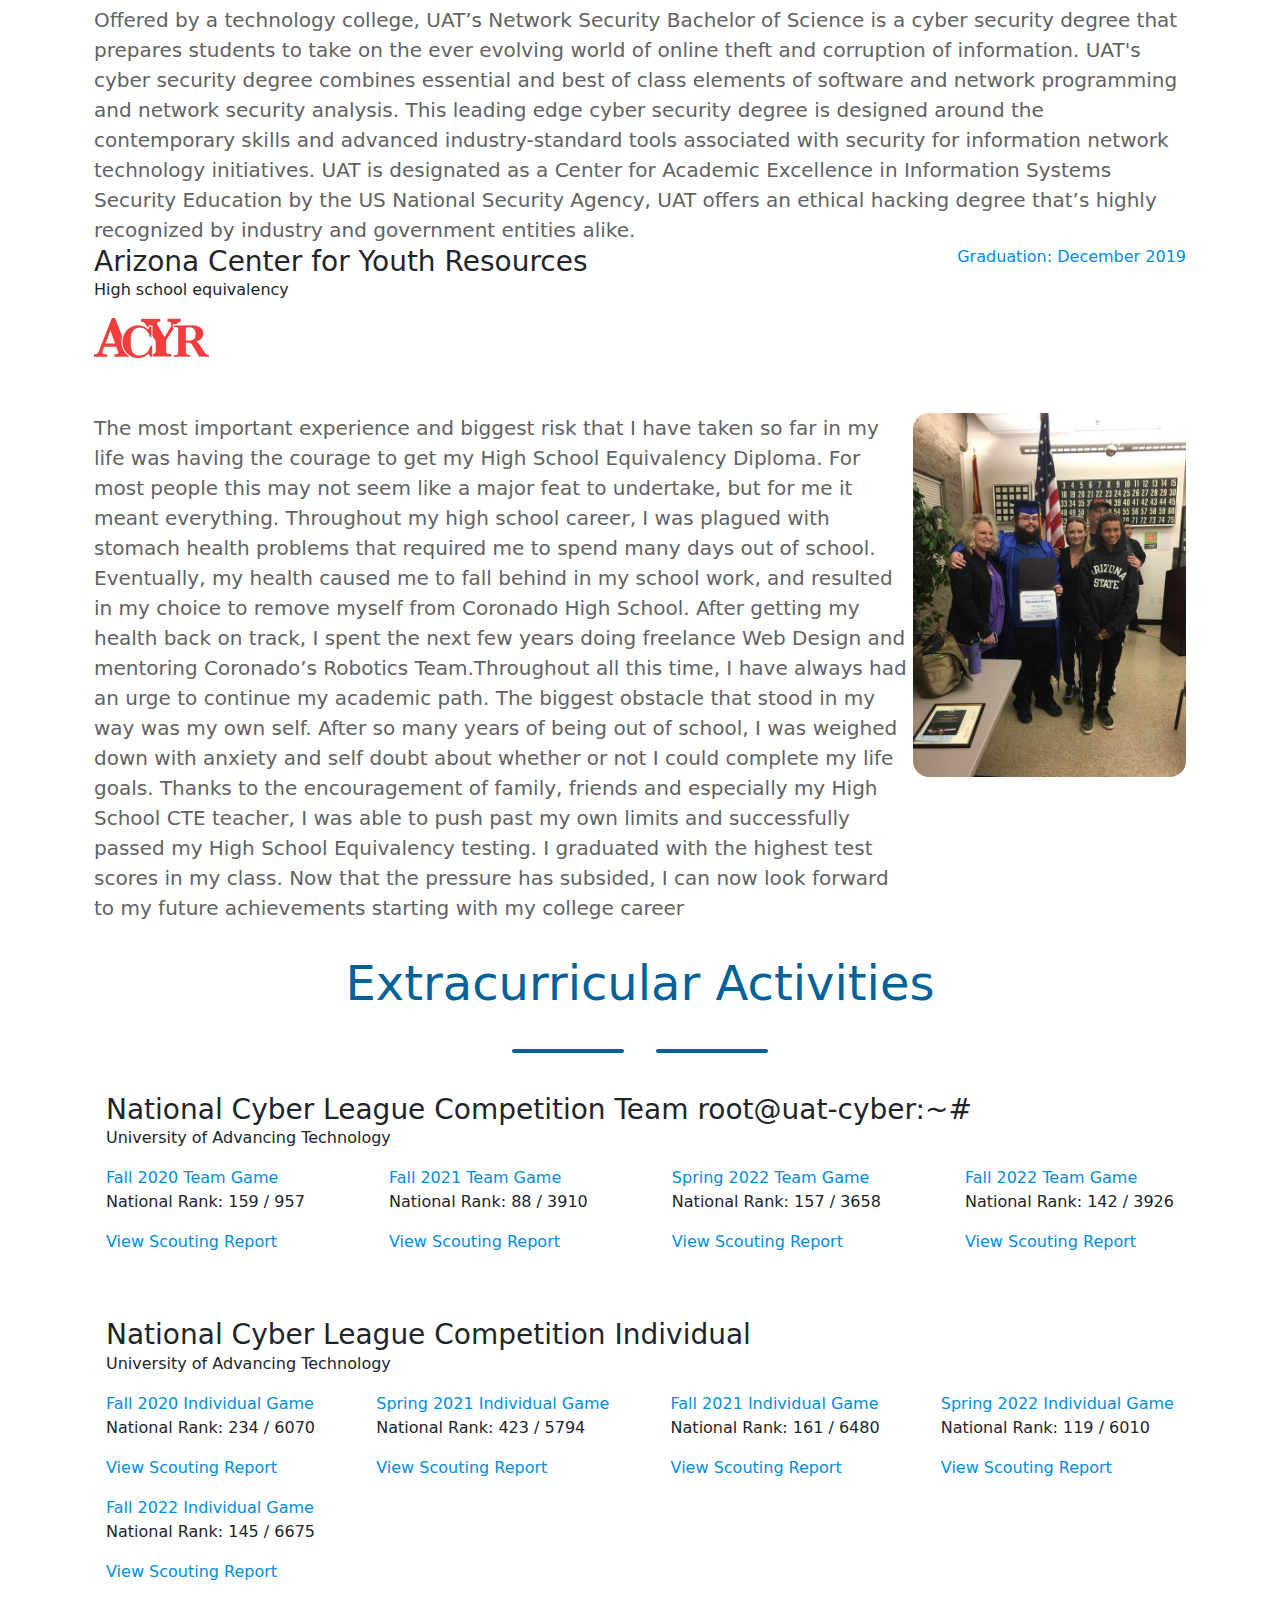
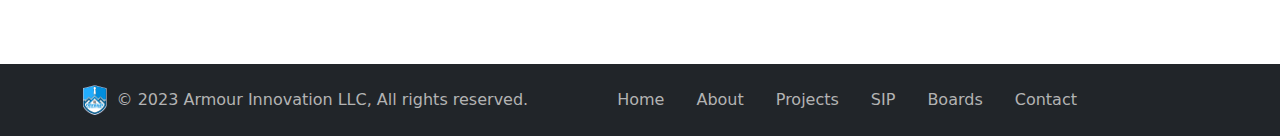
==== commit 438ec1a1: "update" ====
--- a/about.html
+++ b/about.html
@@ -447,7 +447,7 @@
                   <div class="subheading mb-3">Field of Study: Network Security</div>
 
               </div>
-              <div class="flex-shrink-0 clr-lightblue"><span >May 2020 - Present</span></div>
+              <div class="flex-shrink-0 clr-lightblue"><span >May 2020 - May 2023</span></div>
           </div>
           <p>​Offered by a technology college, UAT’s Network Security Bachelor of Science is a cyber security degree that prepares students to take on the ever evolving world of online theft and corruption of information. UAT's cyber security degree combines essential and best of class elements of software and network programming and network security analysis. This leading edge cyber security degree is designed around the contemporary skills and advanced industry-standard tools associated with security for information network technology initiatives.
 
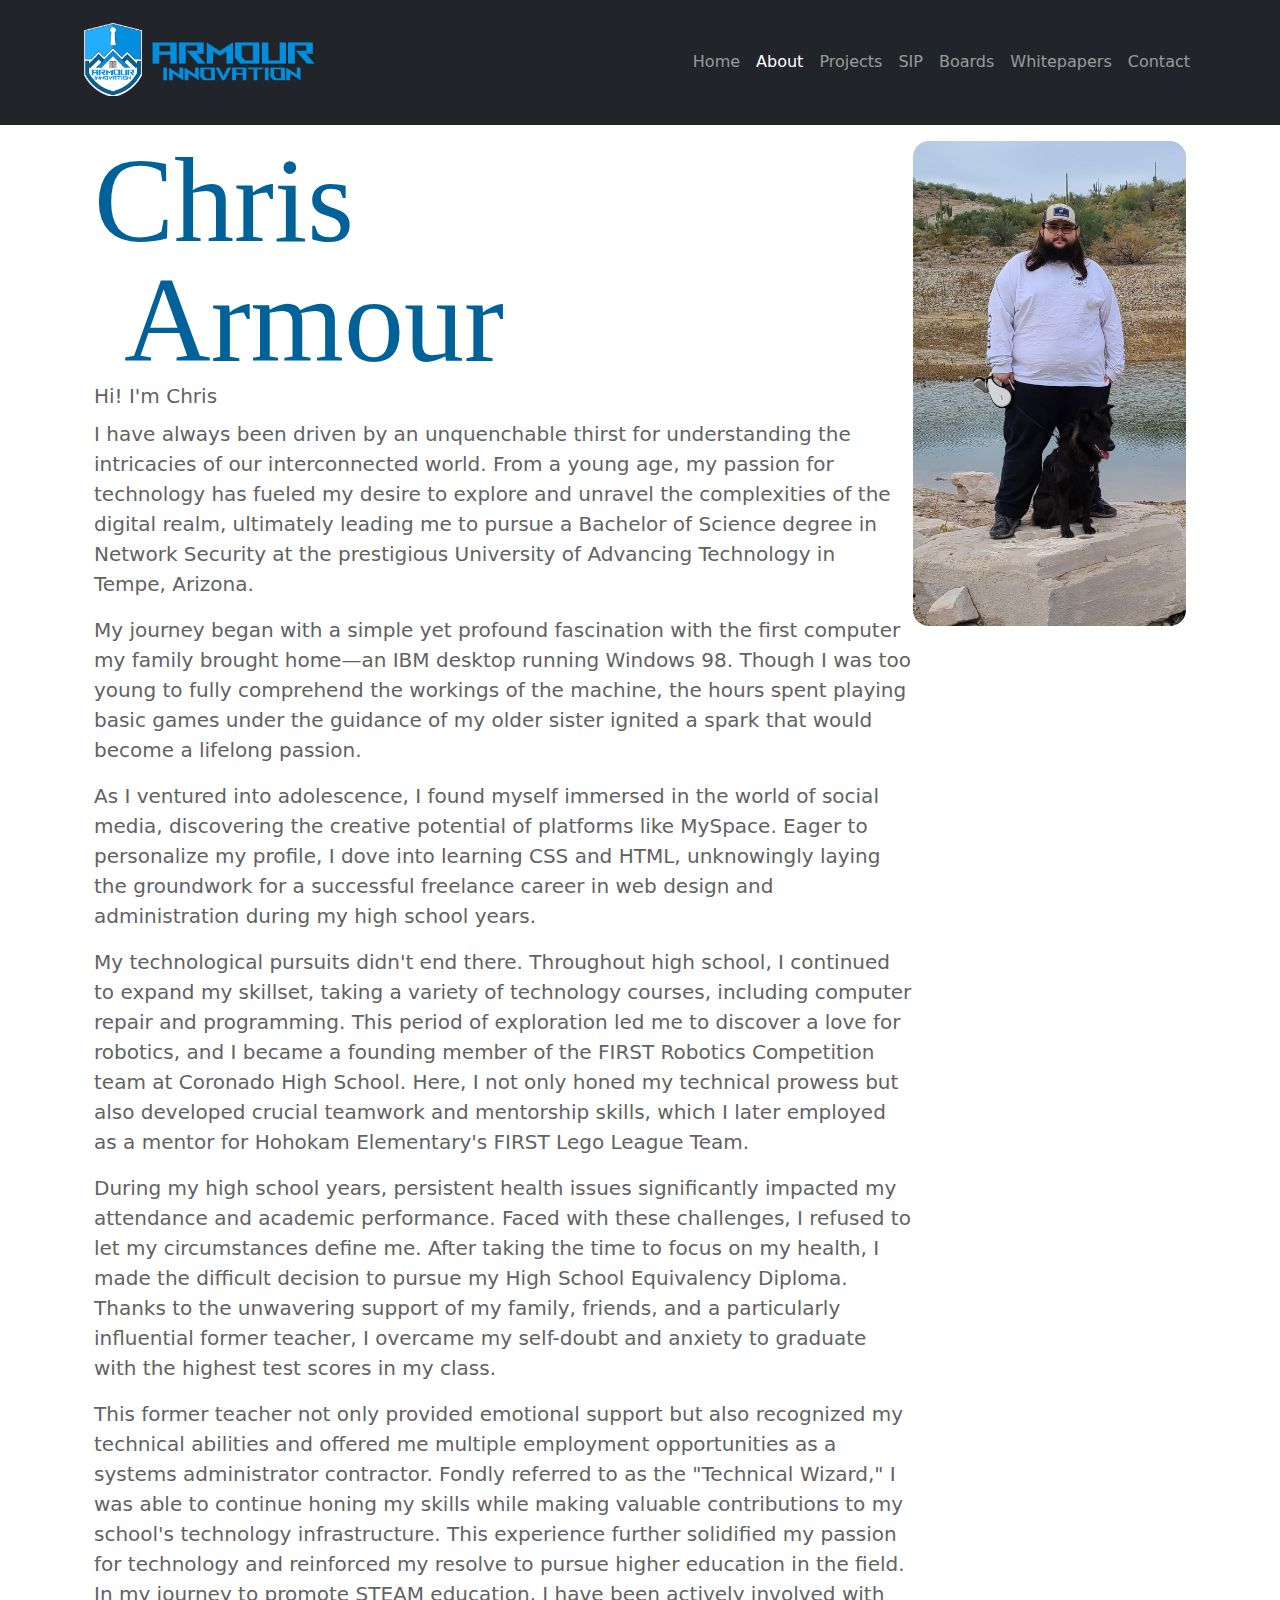
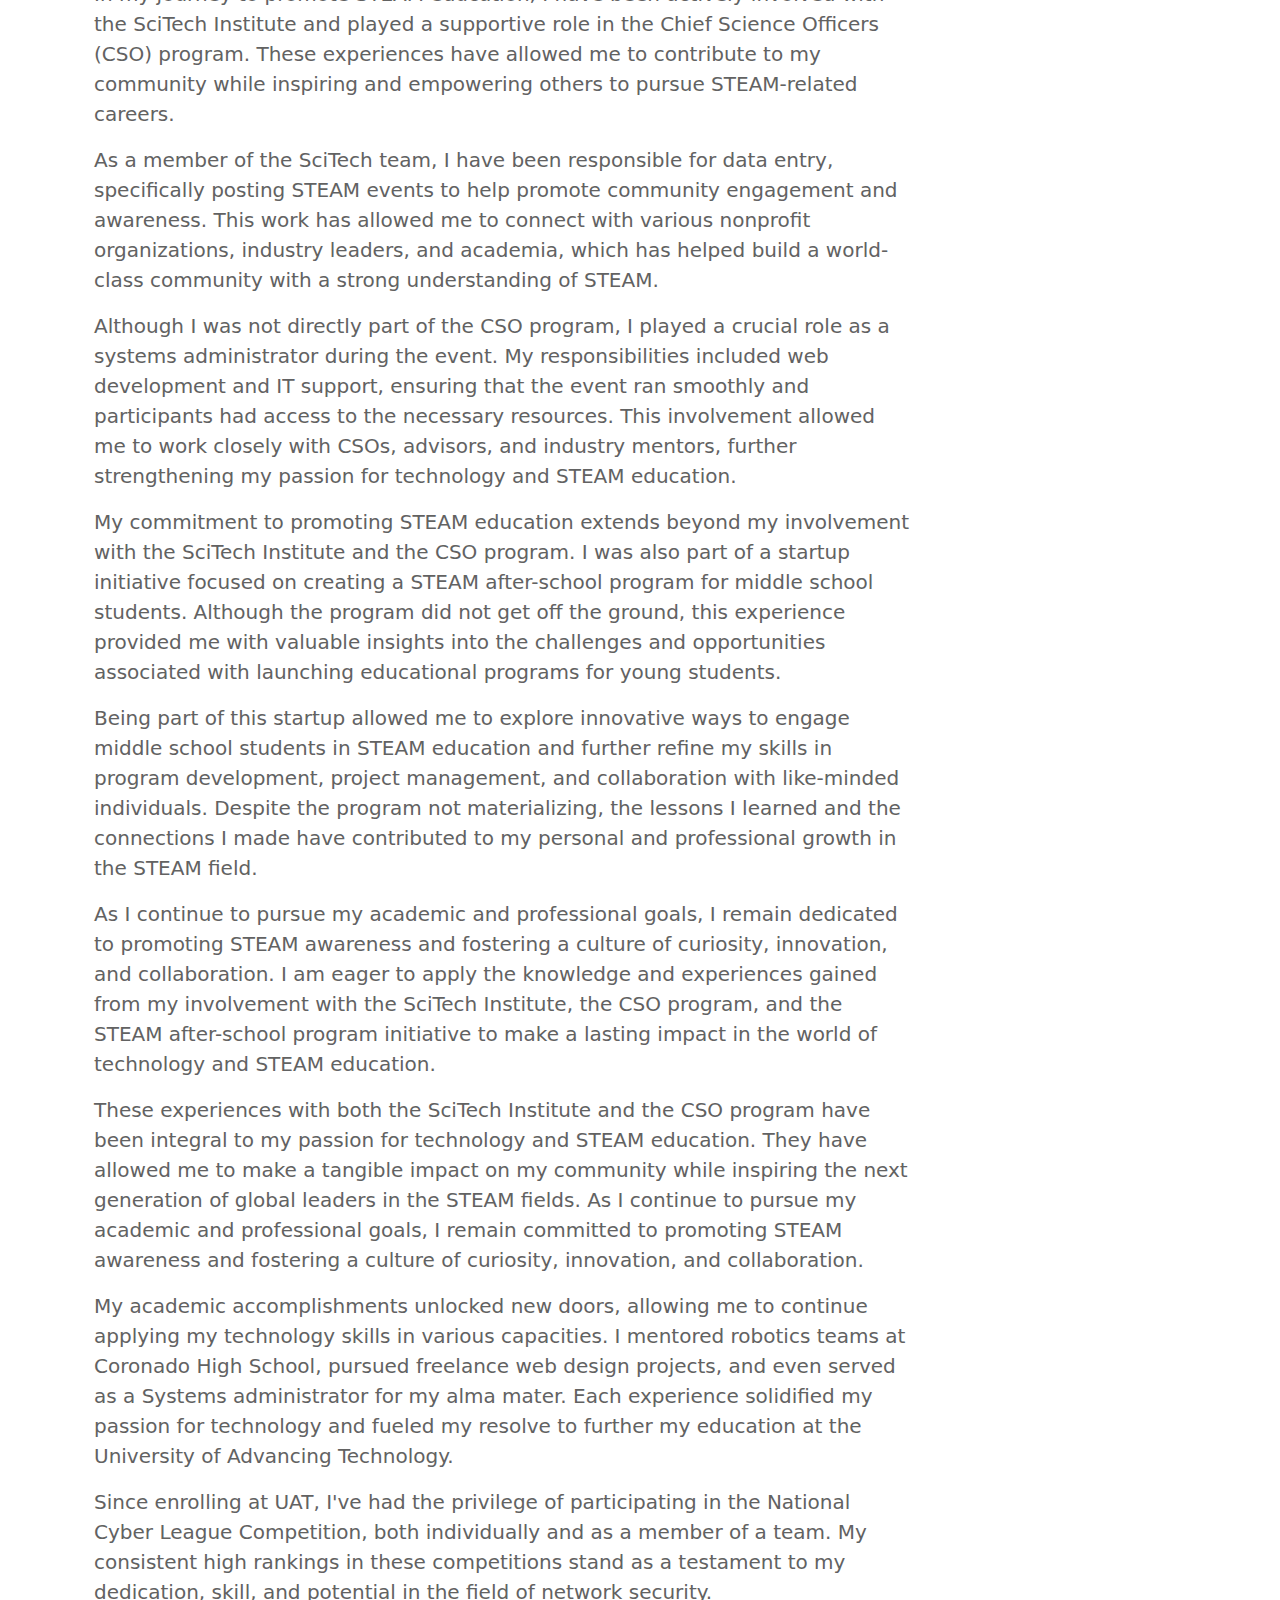
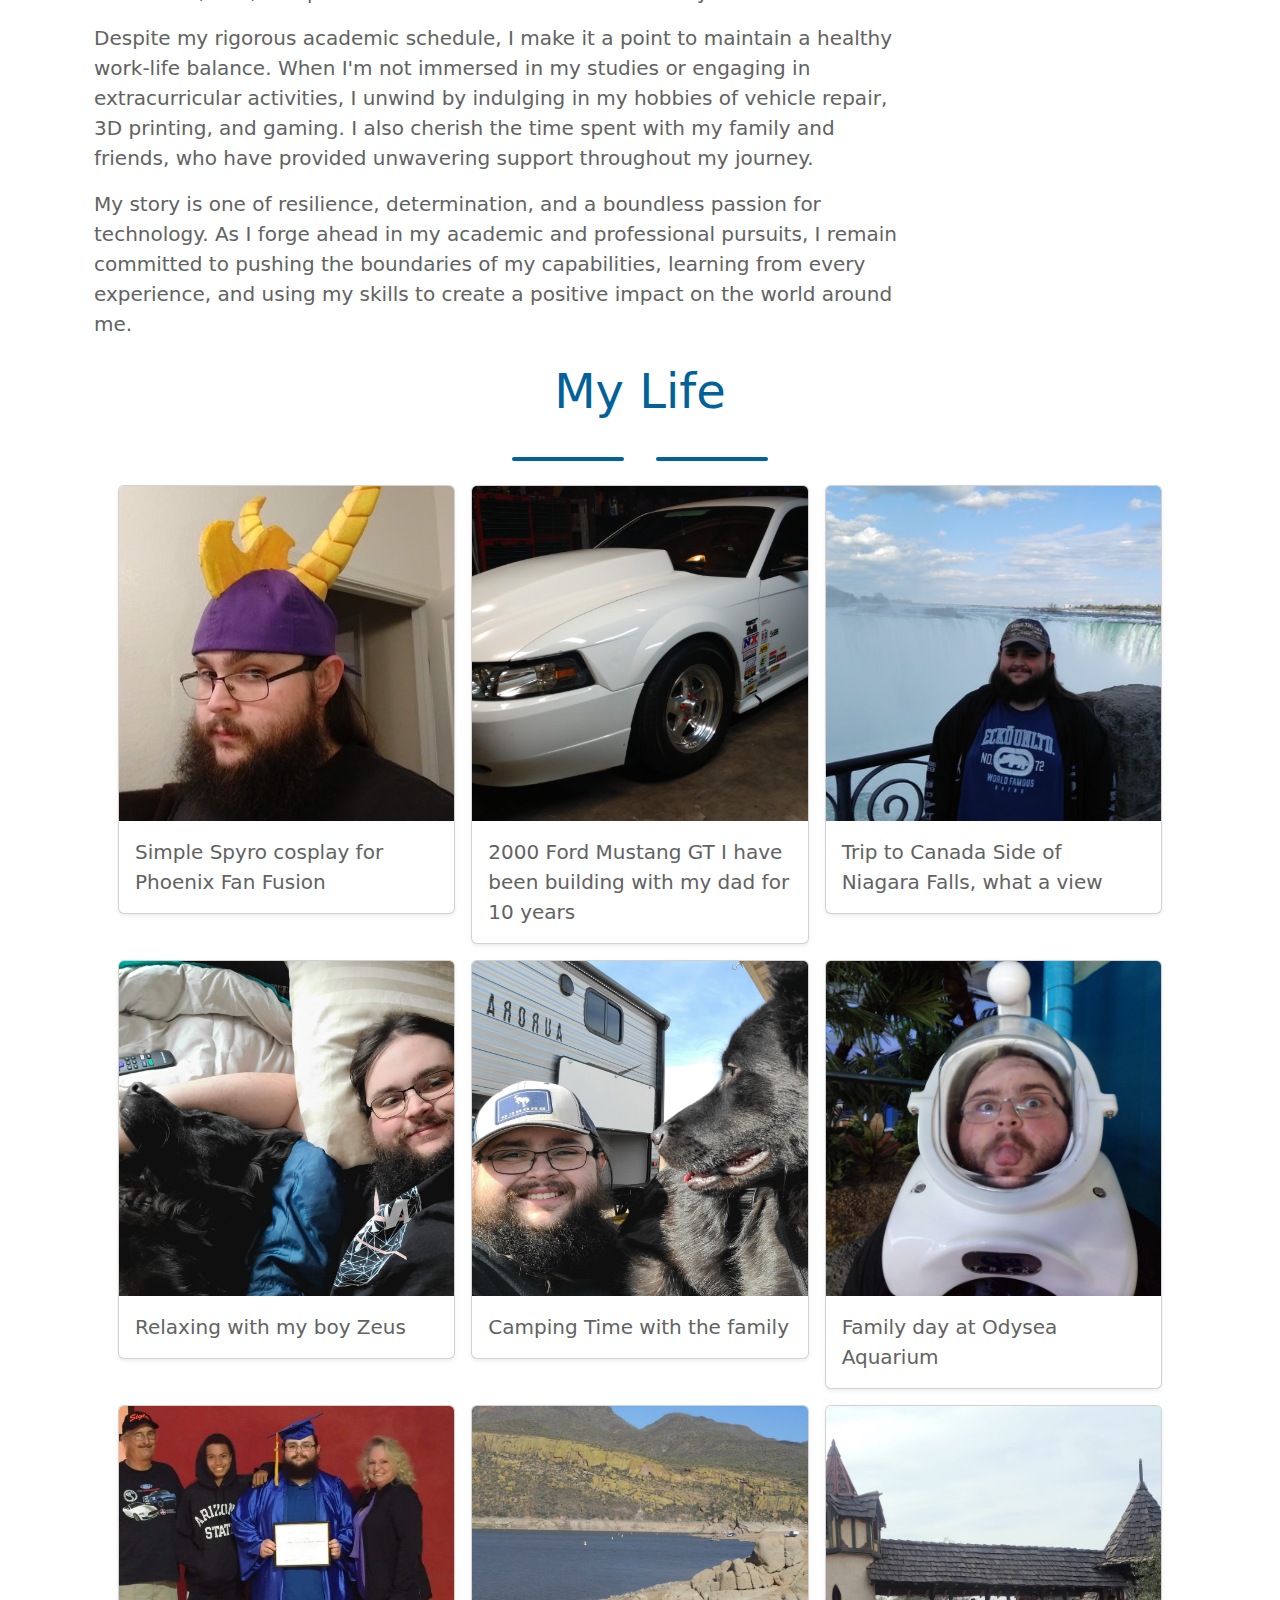
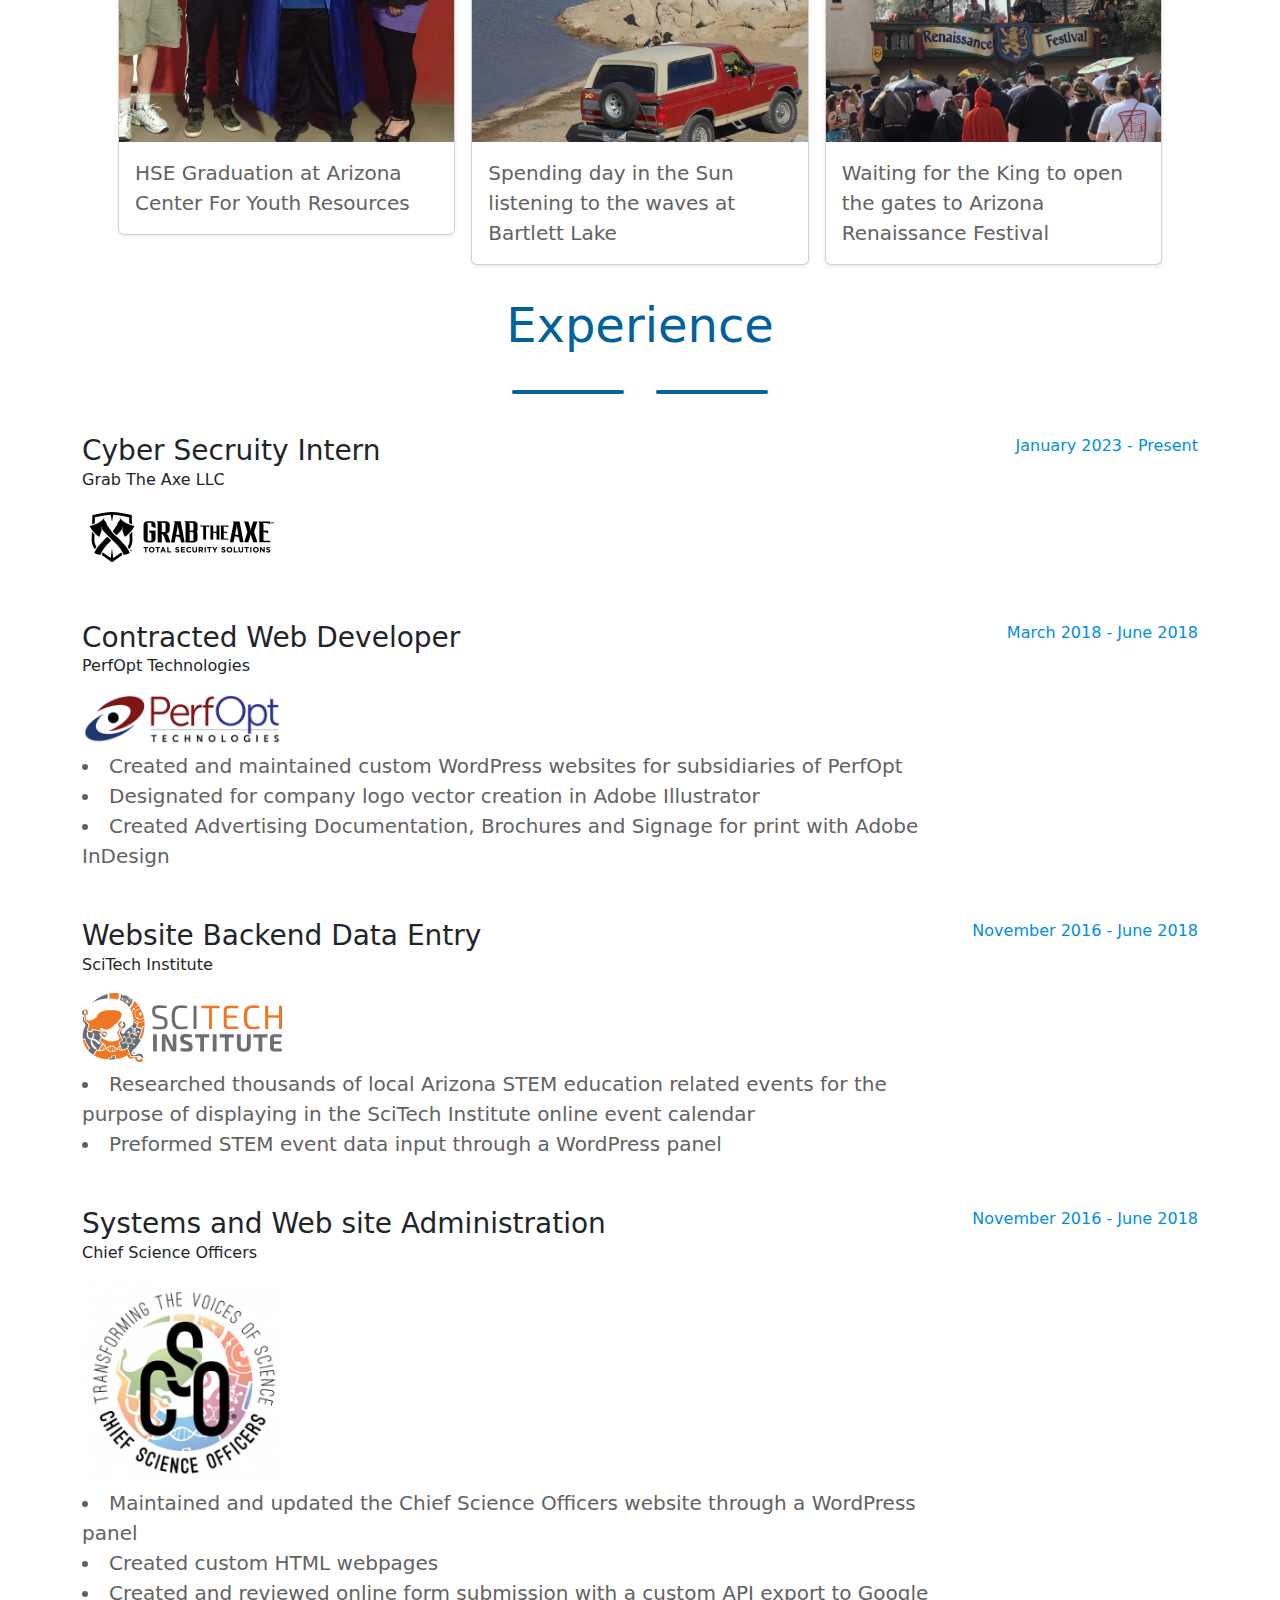
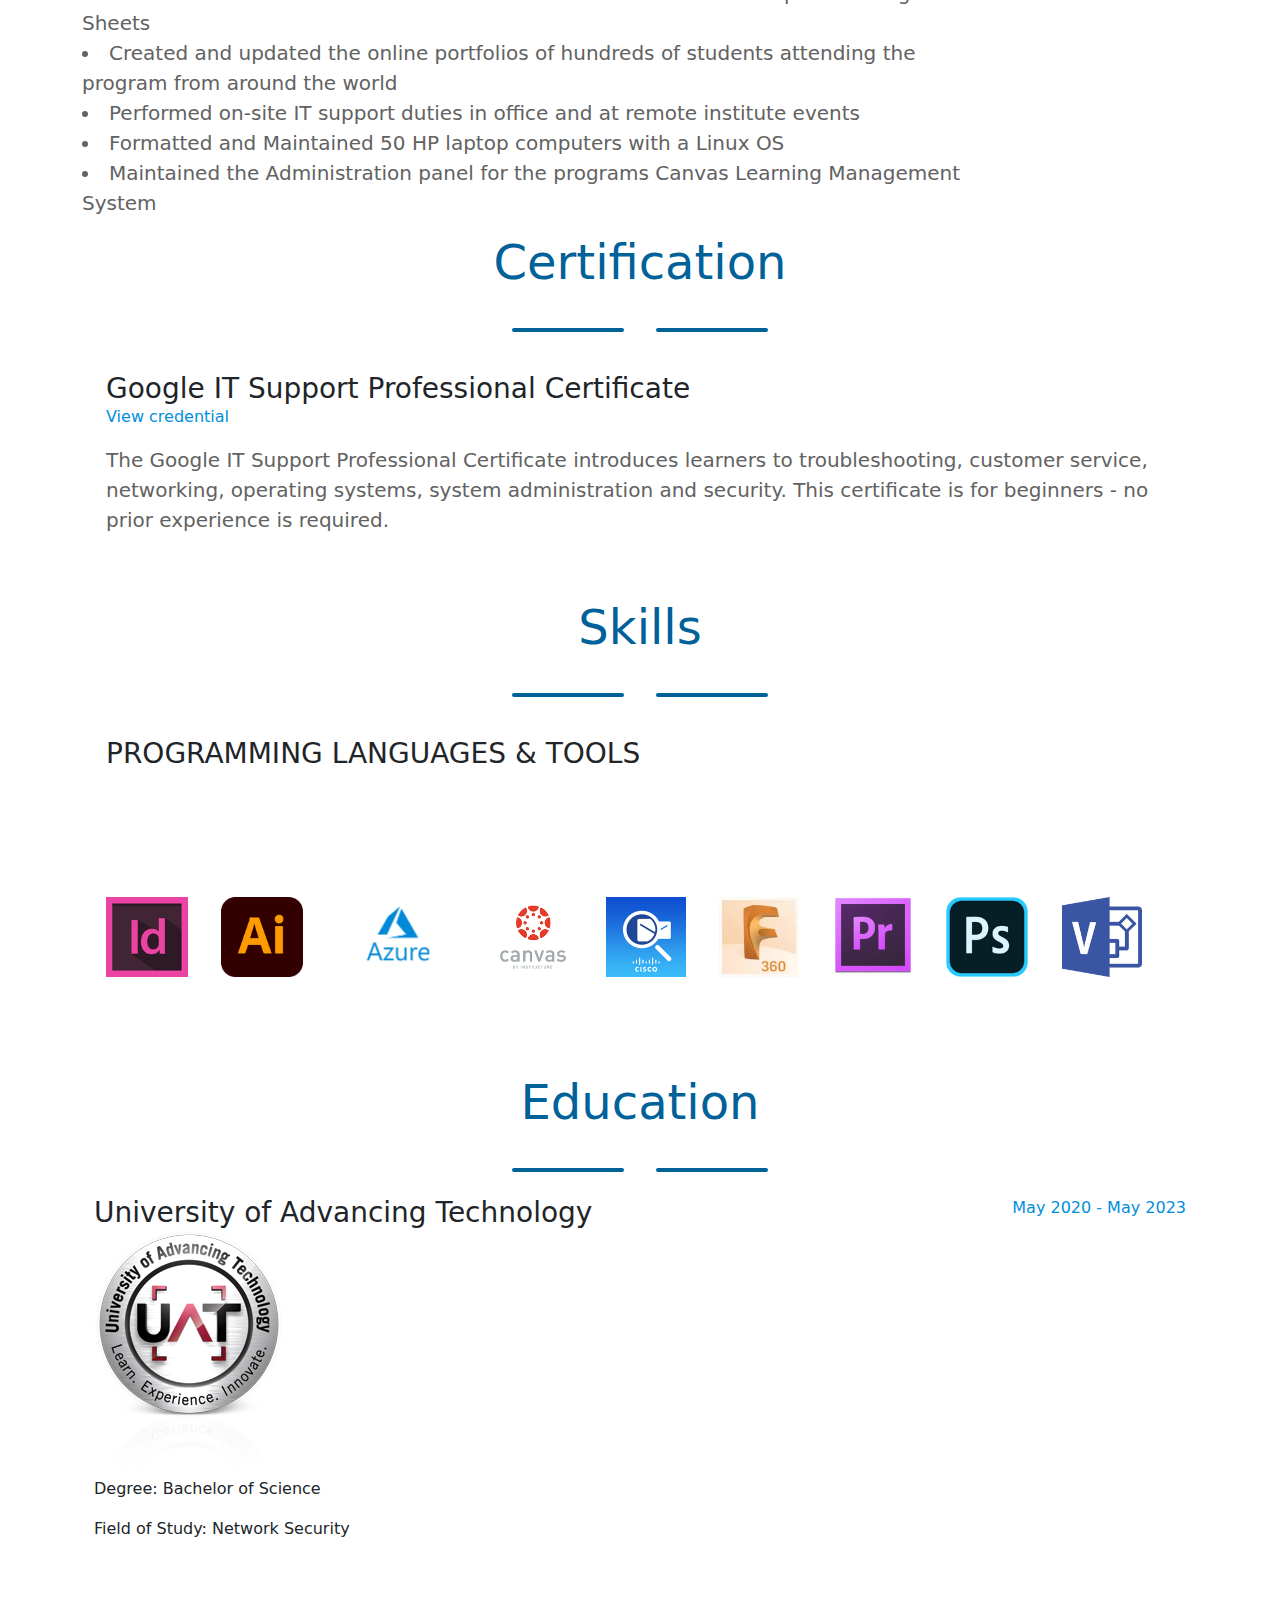
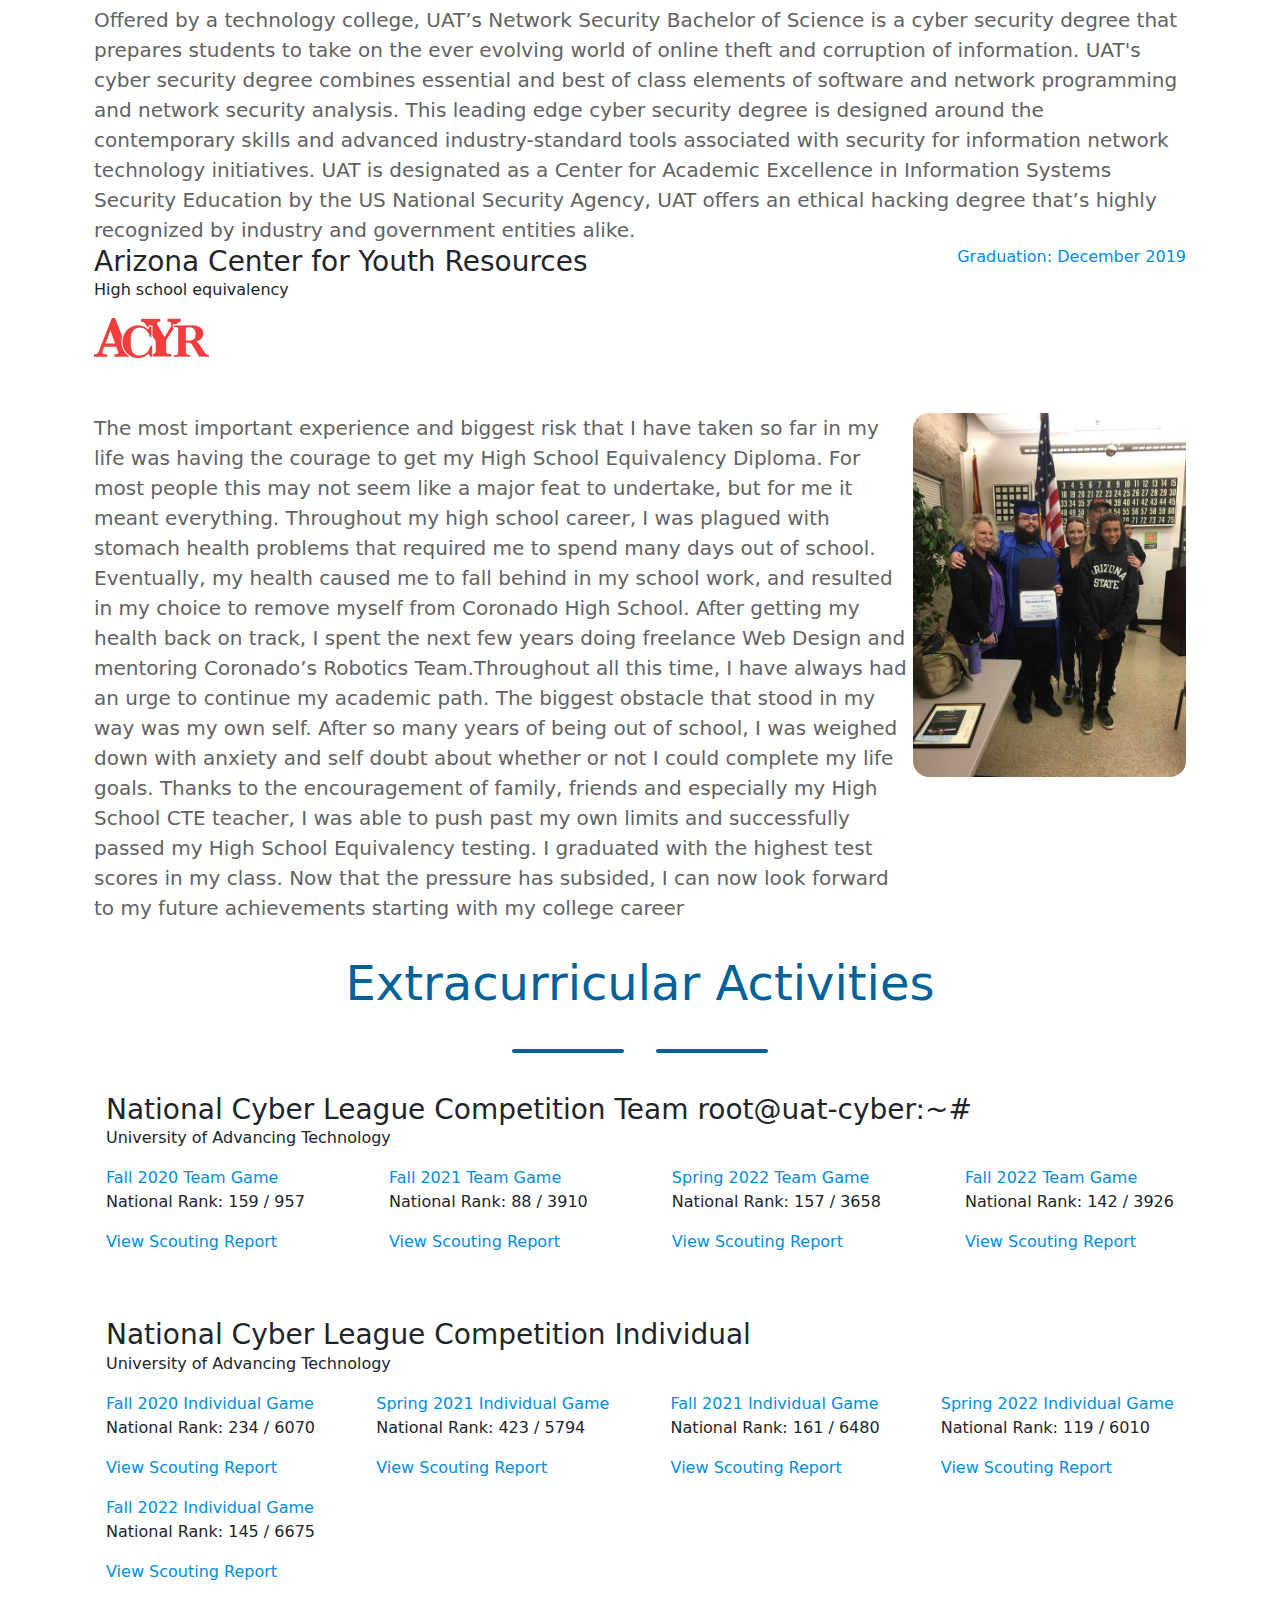
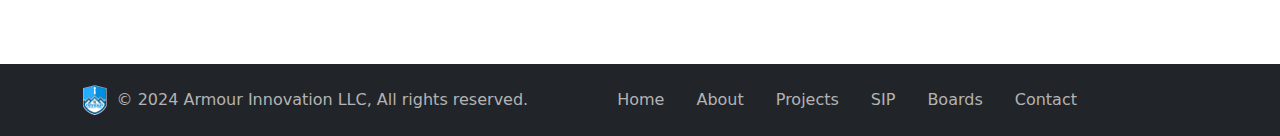
==== commit 167a28fe: "update" ====
--- a/about.html
+++ b/about.html
@@ -608,7 +608,7 @@
                 <div class="d-flex flex-wrap justify-content-between">
                   <div  class="d-flex col-12 col-lg-auto justify-content-center align-items-center text-nowrap clr-gray">
                     <img class="img-logo-footer" src="assets/img/logo-reg.png" />
-                    <span >&copy; 2023 Armour Innovation LLC, All rights reserved.</span>
+                    <span >&copy; 2024 Armour Innovation LLC, All rights reserved.</span>
                   </div>
         
                   <ul class="nav col-12 col-lg-auto my-2 justify-content-center my-md-0 text-small nav-footer">
